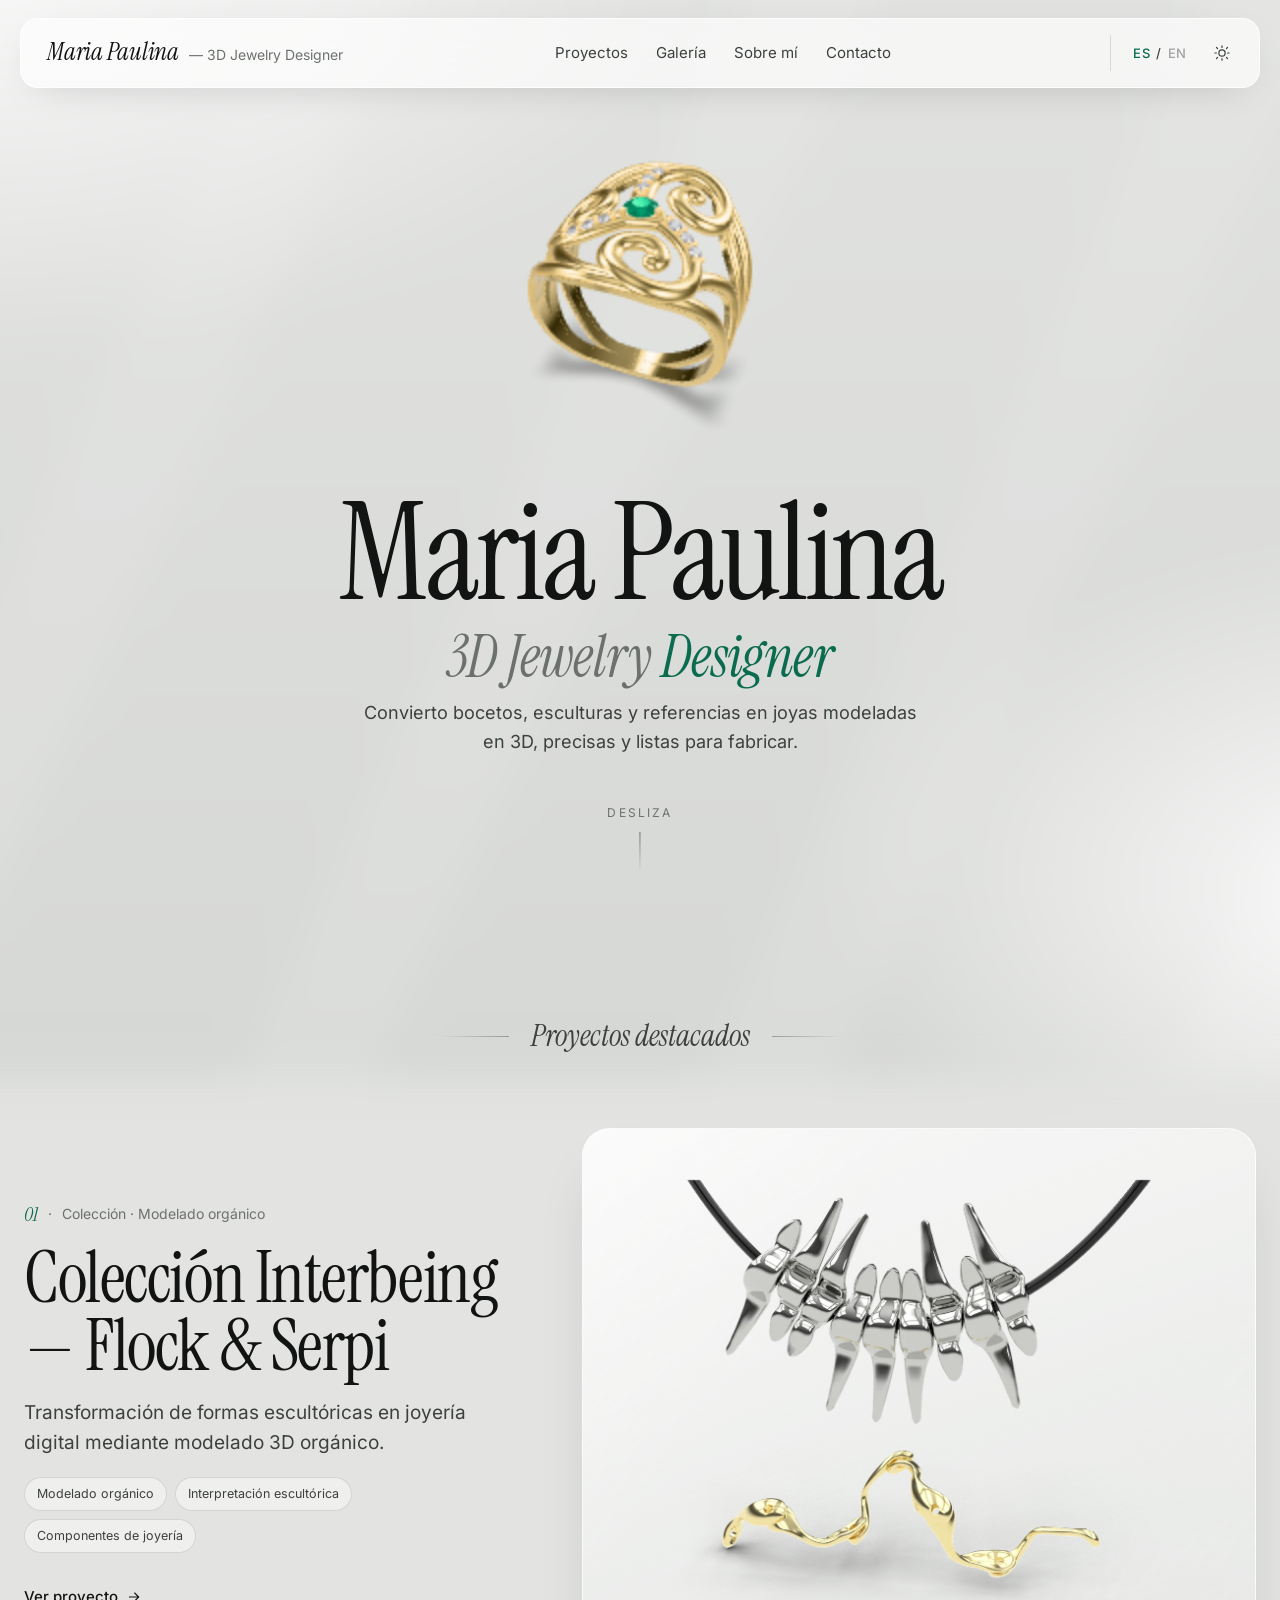
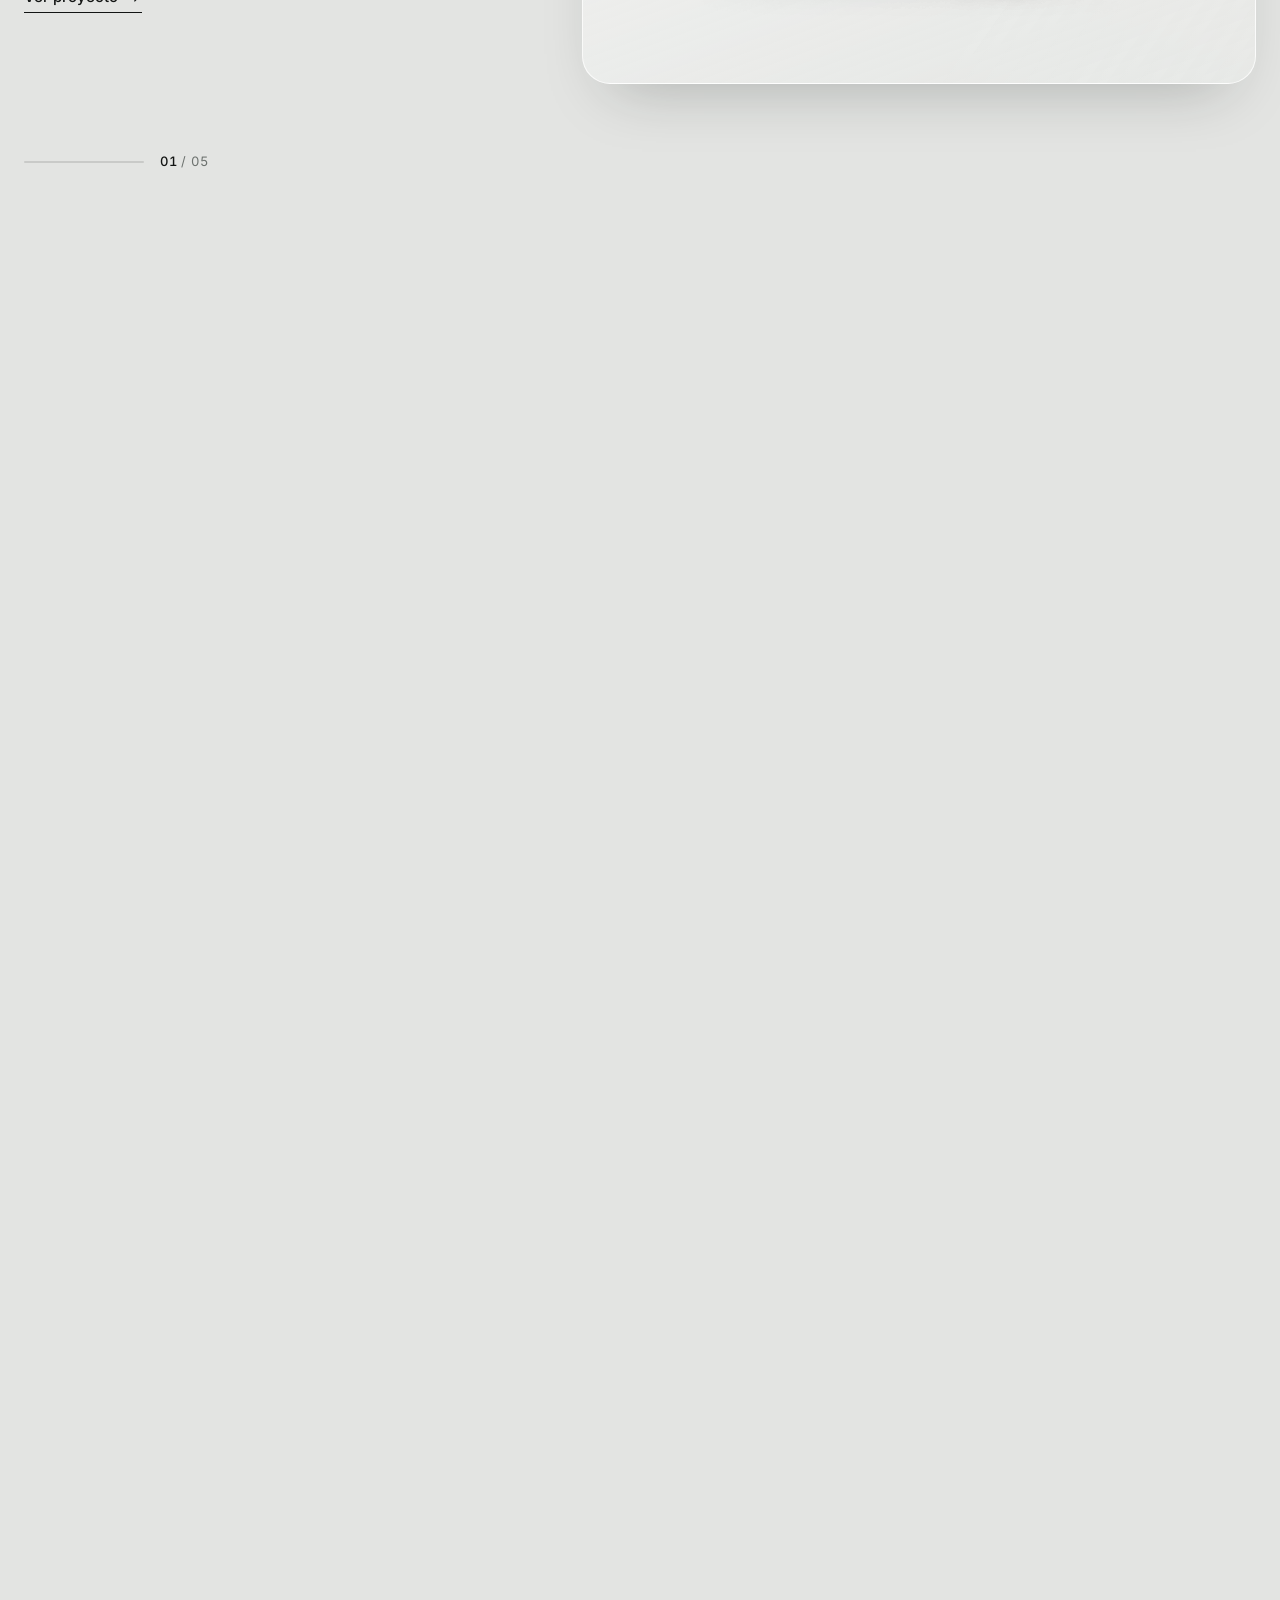
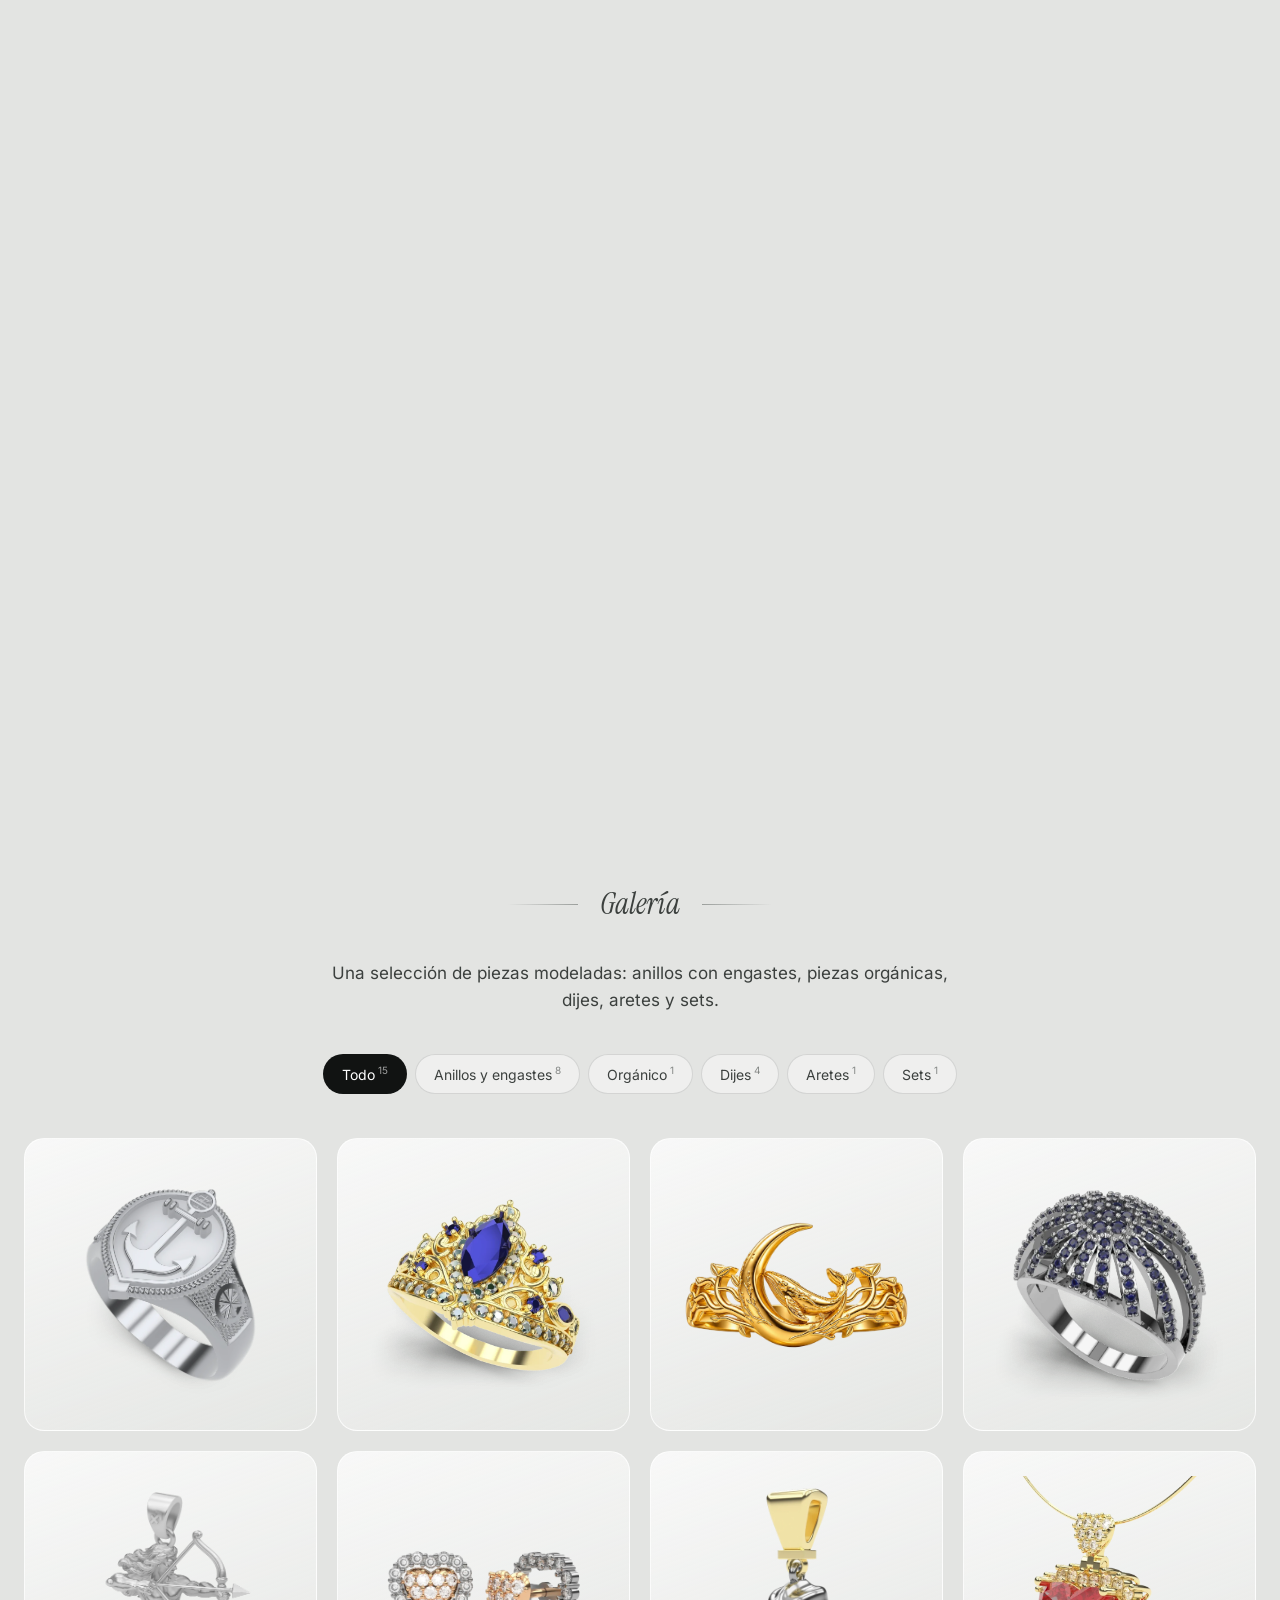
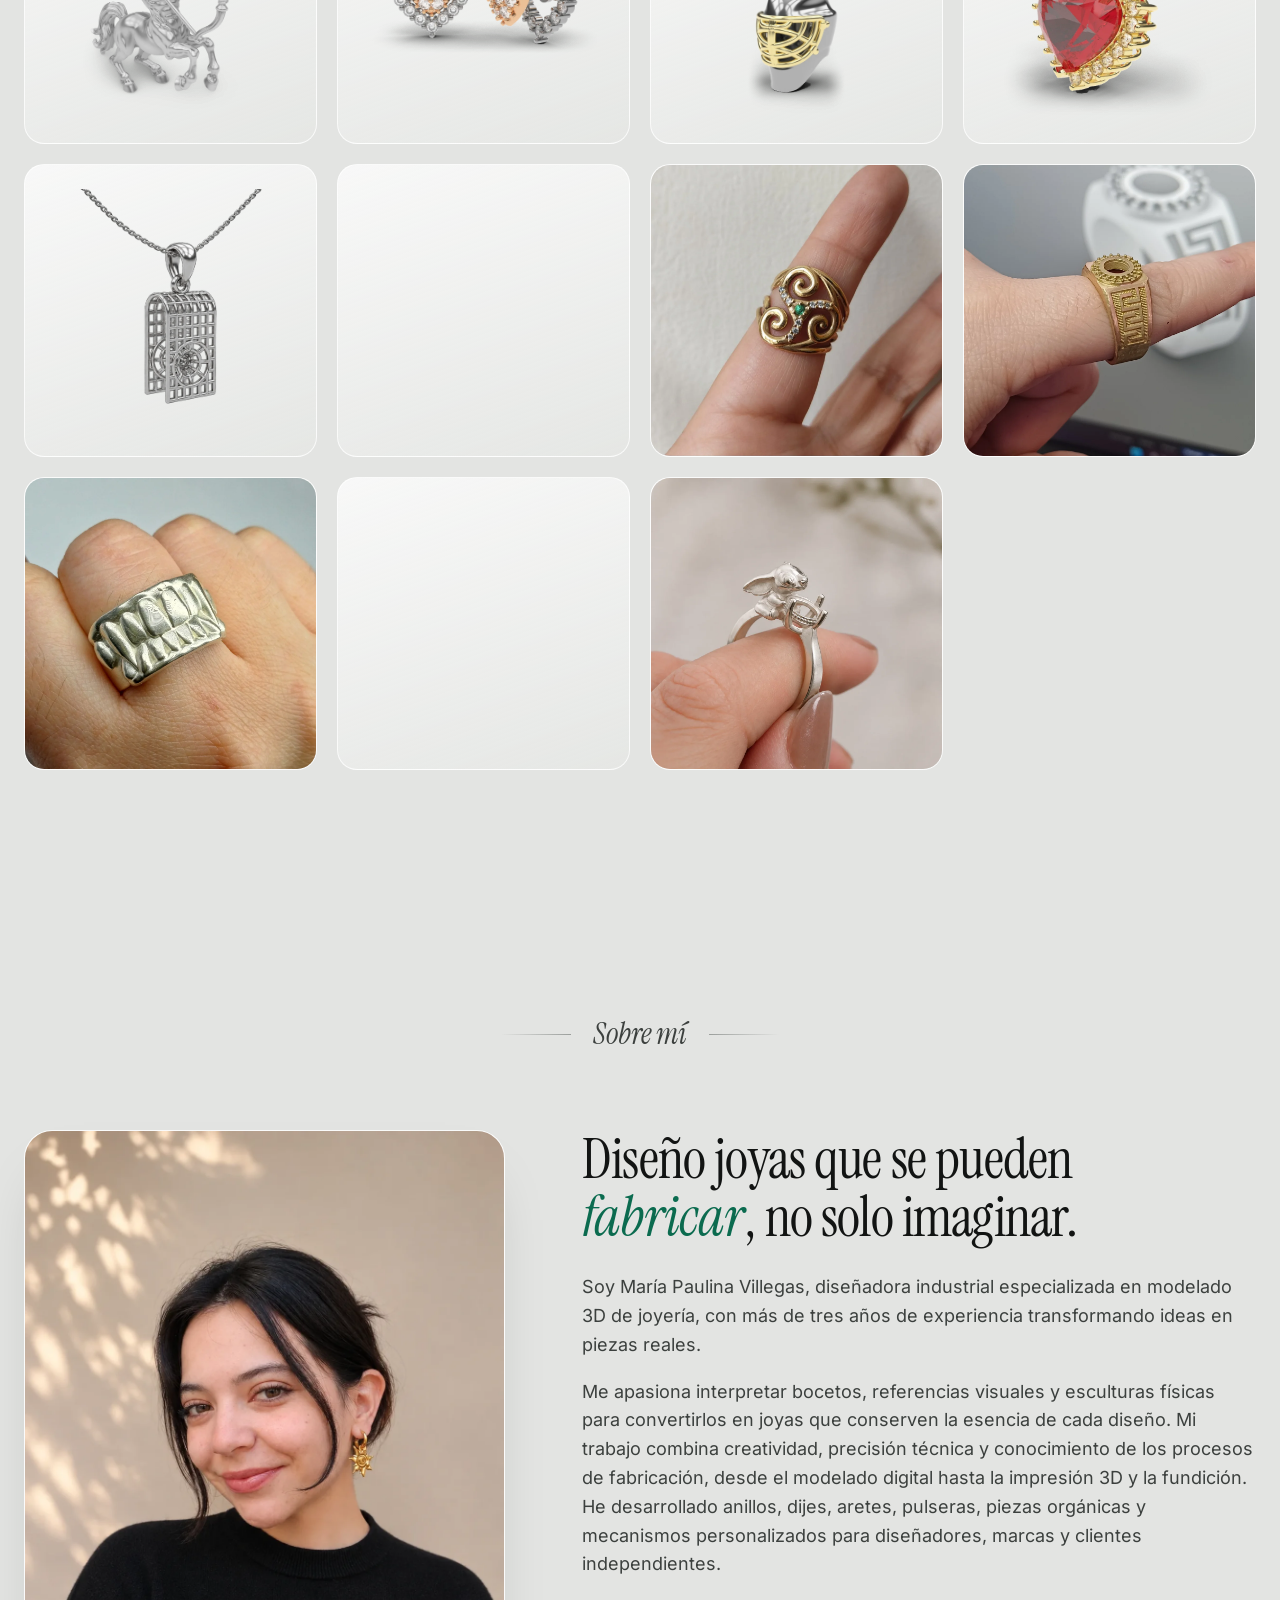
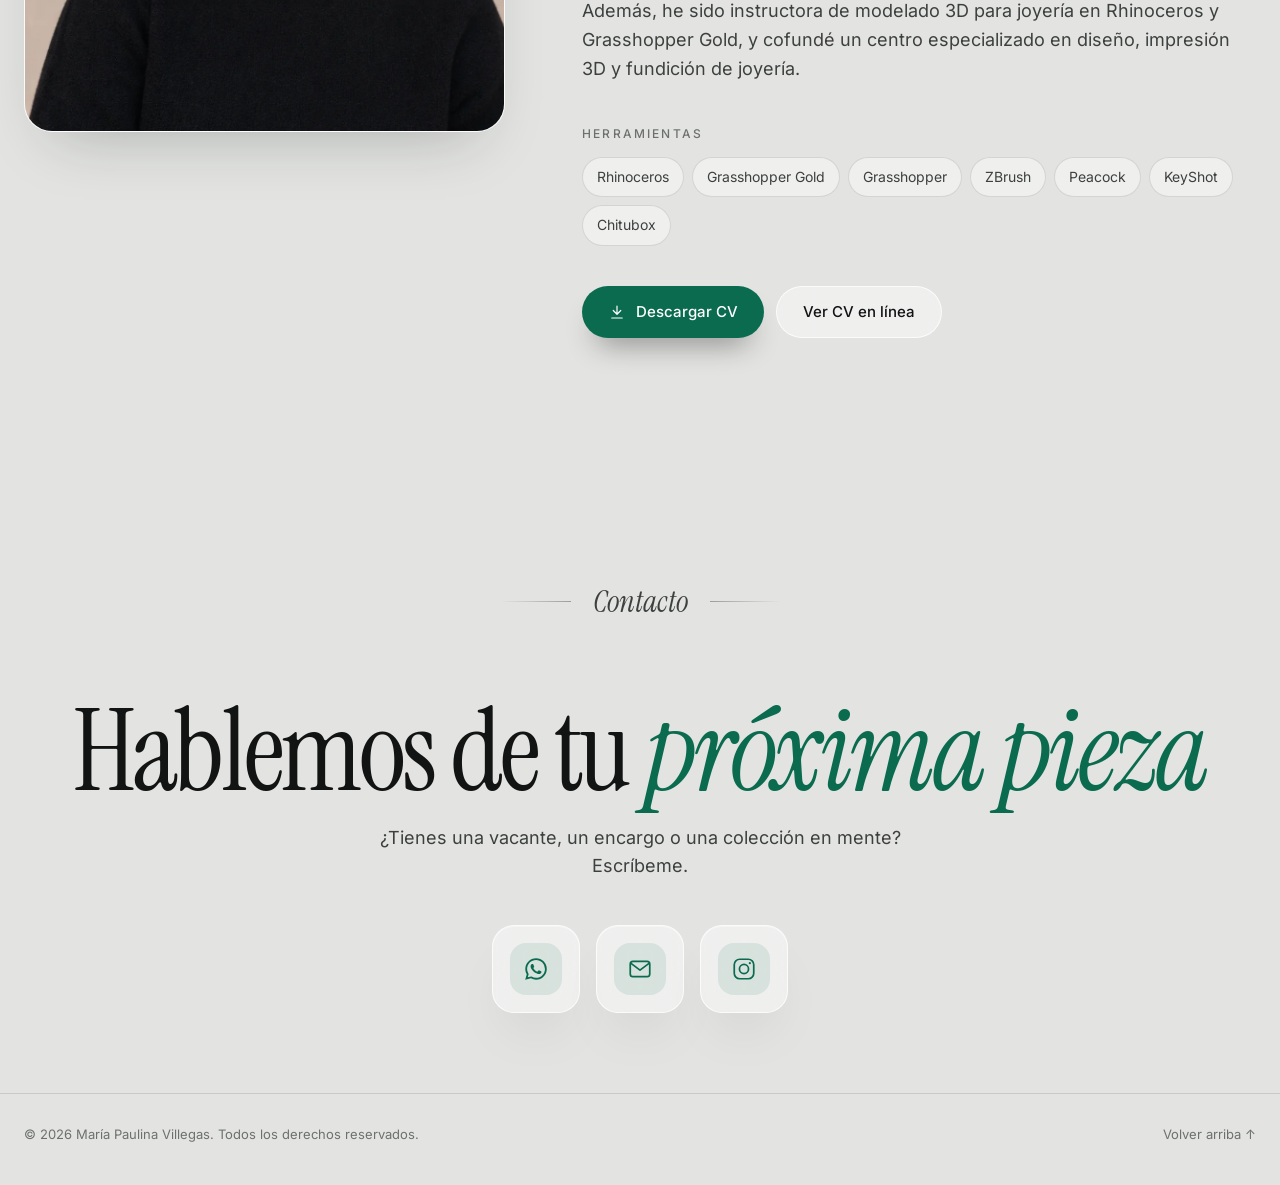
==== index.html @ 4523ab5e "Galería: 5 fotos de anillos fabricados e impresos (ocupan toda la tarjeta) Co-Authored-By: Claude Op" ====
<!doctype html>
<html lang="es" data-theme="light">
<head>
  <meta charset="utf-8">
  <meta name="viewport" content="width=device-width, initial-scale=1">
  <title>Maria Paulina — 3D Jewelry Designer</title>
  <meta name="description" content="Portafolio de Maria Paulina, diseñadora industrial y modeladora 3D de joyería.">
  <meta name="theme-color" content="#e3e4e2">
  <meta property="og:title" content="Maria Paulina — 3D Jewelry Designer">
  <meta property="og:description" content="Portafolio de modelado 3D de joyería: anillos, engastes, piezas orgánicas, pulseras y mecanismos.">
  <meta property="og:image" content="assets/img/projects/onyx-render-1.webp">
  <meta property="og:type" content="website">
  <link rel="icon" href="assets/favicon.svg" type="image/svg+xml">
  <link rel="preload" href="fonts/instrument-serif-latin-400-normal.woff2" as="font" type="font/woff2" crossorigin>
  <link rel="preload" href="fonts/inter-latin-wght-normal.woff2" as="font" type="font/woff2" crossorigin>
  <script>try{var t=localStorage.getItem("mp-theme");if(t)document.documentElement.dataset.theme=t}catch(e){}</script>
  <link rel="stylesheet" href="css/style.css?v=20261113135402">
  <script>self.ModelViewerElement = { meshoptDecoderLocation: "js/vendor/meshopt_decoder.js" };</script>
  <script type="module" src="js/vendor/model-viewer.min.js"></script>
</head>
<body data-page="home" id="top">
  <header class="nav" id="site-nav"></header>

  <main>
    <!-- HERO -->
    <section class="hero">
      <div class="hero-inner wrap">
        <model-viewer class="hero-object reveal d1" src="assets/models/hero-trisquel.glb?v=20261110170421" alt="Anillo Trisquel en oro con esmeralda central y diamantes, modelado en 3D por Maria Paulina" auto-rotate auto-rotate-delay="2500" rotation-per-second="-16deg" camera-orbit="20deg 47deg 112%" camera-target="0m -0.002m 0m" field-of-view="27deg" shadow-intensity="0.9" shadow-softness="1" exposure="1.25" environment-image="neutral" interaction-prompt="none" disable-zoom disable-pan camera-controls touch-action="pan-y"></model-viewer>
        <h1 class="reveal d2">Maria Paulina<span class="sub">3D Jewelry <em>Designer</em></span></h1>
        <p class="lead reveal d3" data-i18n="hero.lead"></p>
      </div>
      <a class="scroll-cue" href="#work"><span data-i18n="hero.scroll"></span><i></i></a>
    </section>

    <!-- PROYECTOS DESTACADOS -->
    <!-- Al hacer scroll vertical, la sección queda fija y los proyectos se desplazan en horizontal -->
    <section class="hscroll" id="work">
      <div class="hscroll-sticky">
        <div class="section-head"><h2 data-i18n="featured.title"></h2></div>
        <div class="hscroll-viewport">
          <div class="hscroll-track" id="featured-list"></div>
        </div>
        <div class="hprogress wrap" aria-hidden="true">
          <span class="hbar"><i id="h-bar"></i></span>
          <span class="hcount"><b id="h-current">01</b> / <span id="h-total">05</span></span>
          <span class="hhint" data-i18n="featured.swipe"></span>
        </div>
      </div>
    </section>

    <!-- GALERÍA -->
    <section class="section" id="gallery">
      <div class="wrap">
        <div class="section-head reveal"><h2 data-i18n="gallery.title"></h2></div>
        <p class="gallery-intro reveal" data-i18n="gallery.intro"></p>
        <div class="filters reveal" id="filters" role="group"></div>
        <div class="masonry" id="masonry"></div>
      </div>
    </section>

    <!-- SOBRE MÍ -->
    <section class="section about" id="about">
      <div class="wrap">
        <div class="section-head reveal"><h2 data-i18n="about.title"></h2></div>
        <div class="about-grid">
          <div class="portrait reveal" id="portrait"></div>
          <div>
            <h3 class="reveal" data-i18n="about.h"></h3>
            <p class="reveal" data-i18n="about.p1"></p>
            <p class="reveal" data-i18n="about.p2"></p>
            <p class="reveal" data-i18n="about.p3"></p>
            <p class="tools-title reveal" style="margin-top:40px" data-i18n="about.tools"></p>
            <div class="tools reveal">
              <span class="tag">Rhinoceros</span><span class="tag">Grasshopper Gold</span><span class="tag">Grasshopper</span>
              <span class="tag">ZBrush</span><span class="tag">Peacock</span><span class="tag">KeyShot</span><span class="tag">Chitubox</span>
            </div>
            <div class="cv-actions reveal">
              <a class="btn accent" id="cv-download" href="#"><svg viewBox="0 0 24 24" fill="none" stroke="currentColor" stroke-width="1.6" stroke-linecap="round" stroke-linejoin="round"><path d="M12 4v11M7 10l5 5 5-5M5 20h14"/></svg><span data-i18n="about.cv"></span></a>
              <a class="btn ghost" id="cv-view" href="cv.html" target="_blank" rel="noopener"><span data-i18n="about.cvView"></span></a>
            </div>
          </div>
        </div>
      </div>
    </section>

    <!-- CONTACTO -->
    <section class="section contact" id="contact">
      <div class="wrap">
        <div class="section-head reveal"><h2 data-i18n="contact.title"></h2></div>
        <h2 class="big reveal" data-i18n="contact.h"></h2>
        <p class="reveal" data-i18n="contact.p"></p>
        <div class="contact-cards">
          <a class="contact-card glass reveal" id="c-wa" href="#" target="_blank" rel="noopener">
            <span class="ic"><svg viewBox="0 0 24 24" fill="currentColor"><path d="M19.05 4.91A9.82 9.82 0 0 0 12.04 2C6.58 2 2.13 6.45 2.13 11.91c0 1.75.46 3.45 1.32 4.95L2.05 22l5.25-1.38a9.9 9.9 0 0 0 4.74 1.21c5.46 0 9.91-4.45 9.91-9.91 0-2.65-1.030-5.14-2.9-7.01Zm-7.01 15.24a8.23 8.23 0 0 1-4.19-1.15l-.3-.18-3.12.82.83-3.040-.2-.31a8.2 8.2 0 0 1-1.26-4.38c0-4.54 3.7-8.24 8.24-8.24 2.2 0 4.27.86 5.82 2.42a8.18 8.18 0 0 1 2.41 5.83c.01 4.54-3.69 8.23-8.23 8.23Zm4.52-6.16c-.25-.12-1.47-.72-1.69-.81-.23-.08-.39-.12-.56.12-.17.25-.64.81-.78.97-.14.17-.29.19-.54.06-.25-.12-1.05-.39-1.99-1.23-.74-.66-1.23-1.47-1.38-1.72-.14-.25-.02-.38.11-.51.11-.11.25-.29.37-.43.12-.14.17-.25.25-.41.08-.17.04-.31-.02-.43-.06-.12-.56-1.34-.76-1.84-.2-.48-.41-.42-.56-.43h-.48c-.17 0-.43.06-.66.31-.23.25-.86.85-.86 2.07 0 1.22.89 2.4 1.01 2.56.12.17 1.75 2.67 4.23 3.74.59.26 1.050.41 1.41.52.59.19 1.13.16 1.56.1.48-.07 1.47-.6 1.67-1.18.21-.58.21-1.07.14-1.18-.06-.11-.22-.17-.47-.29Z"/></svg></span>
            <div><b data-i18n="contact.wa"></b><span id="c-wa-num"></span></div>
          </a>
          <a class="contact-card glass reveal d1" id="c-mail" href="#">
            <span class="ic"><svg viewBox="0 0 24 24" fill="none" stroke="currentColor" stroke-width="1.6" stroke-linecap="round" stroke-linejoin="round"><rect x="3" y="5" width="18" height="14" rx="2.5"/><path d="m4 7 8 6 8-6"/></svg></span>
            <div><b data-i18n="contact.mail"></b><span id="c-mail-txt"></span></div>
          </a>
          <a class="contact-card glass reveal d2" id="c-ig" href="#" target="_blank" rel="noopener">
            <span class="ic"><svg viewBox="0 0 24 24" fill="none" stroke="currentColor" stroke-width="1.6"><rect x="3" y="3" width="18" height="18" rx="5"/><circle cx="12" cy="12" r="4.2"/><circle cx="17.4" cy="6.6" r="1" fill="currentColor" stroke="none"/></svg></span>
            <div><b data-i18n="contact.ig"></b><span id="c-ig-txt"></span></div>
          </a>
        </div>
      </div>
    </section>
  </main>

  <footer id="site-footer"></footer>

  <!-- Visor de la galería -->
  <div class="lightbox" id="lightbox" role="dialog" aria-modal="true" aria-hidden="true" aria-labelledby="lb-title">
    <div class="lb-card">
      <div class="lb-img"><img id="lb-img" alt=""></div>
      <div class="lb-bar">
        <div><h4 id="lb-title"></h4><p id="lb-cat"></p></div>
        <div class="lb-nav">
          <button class="round" id="lb-prev" data-i18n-aria="lb.prev"></button>
          <button class="round" id="lb-next" data-i18n-aria="lb.next"></button>
          <button class="round" id="lb-close" data-i18n-aria="lb.close"></button>
        </div>
      </div>
    </div>
  </div>

  <script src="js/i18n.js?v=20261113135402"></script>
  <script src="js/data.js?v=20261113135402"></script>
  <script src="js/app.js?v=20261113135402"></script>
</body>
</html>
---- css/style.css ----
/* ==========================================================================
   Maria Paulina — Portfolio
   Estética: plateado / gris claro, vidrio translúcido, acento esmeralda.
   ========================================================================== */

@font-face { font-family: "Instrument Serif"; src: url("../fonts/instrument-serif-latin-400-normal.woff2") format("woff2"); font-weight: 400; font-style: normal; font-display: swap; }
@font-face { font-family: "Instrument Serif"; src: url("../fonts/instrument-serif-latin-400-italic.woff2") format("woff2"); font-weight: 400; font-style: italic; font-display: swap; }
@font-face { font-family: "Inter"; src: url("../fonts/inter-latin-wght-normal.woff2") format("woff2"); font-weight: 100 900; font-style: normal; font-display: swap; }

:root {
  --bg: #e3e4e2;
  --bg-2: #d6d8d5;
  --light: rgba(255, 255, 255, 0.85);
  --text: #121413;
  --text-2: #3c403e;
  --muted: #6c716e;
  --line: rgba(18, 20, 19, 0.12);
  --glass: rgba(255, 255, 255, 0.42);
  --glass-strong: rgba(255, 255, 255, 0.66);
  --glass-border: rgba(255, 255, 255, 0.75);
  --shadow: 0 30px 60px -30px rgba(20, 30, 25, 0.28);
  --accent: #0b6b4f;
  --accent-2: #0f8a66;
  --accent-soft: rgba(11, 107, 79, 0.1);
  --on-accent: #ffffff;
  --btn: #111312;
  --on-btn: #ffffff;
  --card-bg: linear-gradient(160deg, rgba(255,255,255,0.75), rgba(232,234,231,0.45));

  --serif: "Instrument Serif", "Times New Roman", serif;
  --sans: "Inter", -apple-system, BlinkMacSystemFont, "Helvetica Neue", Arial, sans-serif;
  --radius: 28px;
  --radius-sm: 16px;
  --max: 1240px;
  --ease: cubic-bezier(0.22, 1, 0.36, 1);
  color-scheme: light;
}

[data-theme="dark"] {
  --bg: #0b0d0c;
  --bg-2: #121513;
  --light: rgba(120, 140, 130, 0.16);
  --text: #eceeed;
  --text-2: #c3c8c5;
  --muted: #8f9692;
  --line: rgba(255, 255, 255, 0.1);
  --glass: rgba(255, 255, 255, 0.04);
  --glass-strong: rgba(22, 26, 24, 0.72);
  --glass-border: rgba(255, 255, 255, 0.09);
  --shadow: 0 30px 70px -30px rgba(0, 0, 0, 0.7);
  --accent: #3cc293;
  --accent-2: #5fd6ab;
  --accent-soft: rgba(60, 194, 147, 0.12);
  --on-accent: #06120d;
  --btn: #eceeed;
  --on-btn: #0b0d0c;
  --card-bg: linear-gradient(160deg, rgba(255,255,255,0.07), rgba(255,255,255,0.015));
  color-scheme: dark;
}

*, *::before, *::after { box-sizing: border-box; }
html { scroll-behavior: smooth; -webkit-text-size-adjust: 100%; }
body {
  margin: 0;
  font-family: var(--sans);
  font-size: 17px;
  line-height: 1.6;
  font-weight: 400;
  color: var(--text);
  background: var(--bg);
  -webkit-font-smoothing: antialiased;
  text-rendering: optimizeLegibility;
  transition: background-color .5s var(--ease), color .5s var(--ease);
  overflow-x: hidden;
}
/* Luz ambiental: haces diagonales suaves, como luz entrando por una ventana */
body::before {
  content: "";
  position: fixed; inset: -20%;
  z-index: -1;
  pointer-events: none;
  background:
    radial-gradient(60% 50% at 12% 8%, var(--light), transparent 70%),
    radial-gradient(45% 40% at 92% 85%, var(--light), transparent 70%),
    repeating-linear-gradient(115deg, transparent 0 140px, rgba(255,255,255,0.10) 140px 260px, transparent 260px 420px),
    linear-gradient(180deg, var(--bg), var(--bg-2));
  filter: blur(18px);
  transition: opacity .5s;
}
[data-theme="dark"] body::before { opacity: .9; }

img { max-width: 100%; display: block; }
a { color: inherit; text-decoration: none; }
button { font: inherit; color: inherit; background: none; border: 0; cursor: pointer; padding: 0; }
::selection { background: var(--accent); color: var(--on-accent); }
:focus-visible { outline: 2px solid var(--accent); outline-offset: 3px; border-radius: 6px; }

.wrap { width: min(100% - 48px, var(--max)); margin-inline: auto; }
.serif { font-family: var(--serif); font-weight: 400; }
.italic { font-style: italic; }
.muted { color: var(--muted); }
.accent { color: var(--accent); }
.sr-only { position: absolute; width: 1px; height: 1px; overflow: hidden; clip: rect(0 0 0 0); white-space: nowrap; }

/* ---------- Vidrio ---------- */
.glass {
  background: var(--glass);
  border: 1px solid var(--glass-border);
  -webkit-backdrop-filter: blur(22px) saturate(140%);
  backdrop-filter: blur(22px) saturate(140%);
  box-shadow: var(--shadow), inset 0 1px 0 rgba(255,255,255,0.35);
}

/* ---------- Navegación ---------- */
.nav {
  position: fixed; top: 18px; left: 50%; transform: translateX(-50%);
  width: min(100% - 32px, var(--max));
  z-index: 50;
  display: flex; align-items: center; justify-content: space-between; gap: 16px;
  padding: 14px 18px 14px 26px;
  border-radius: 18px;
  background: var(--glass-strong);
  border: 1px solid var(--glass-border);
  -webkit-backdrop-filter: blur(24px) saturate(150%);
  backdrop-filter: blur(24px) saturate(150%);
  box-shadow: 0 10px 40px -20px rgba(0,0,0,0.25);
  transition: padding .4s var(--ease), background .5s;
}
.brand { display: flex; align-items: baseline; gap: 10px; white-space: nowrap; }
.brand-name { font-family: var(--serif); font-style: italic; font-size: 25px; line-height: 1; letter-spacing: -0.01em; }
.brand-role { font-size: 14px; color: var(--muted); }
.nav-links { display: flex; align-items: center; gap: 4px; }
.nav-links a { font-size: 15px; white-space: nowrap; color: var(--text-2); padding: 8px 12px; border-radius: 10px; transition: color .2s, background .2s; }
.nav-links a:hover, .nav-links a.active { color: var(--text); background: var(--accent-soft); }
.nav-tools { display: flex; align-items: center; gap: 6px; margin-left: 8px; padding-left: 12px; border-left: 1px solid var(--line); }
.chip-btn {
  height: 36px; min-width: 36px; padding: 0 10px; border-radius: 10px;
  display: inline-flex; align-items: center; justify-content: center; gap: 6px;
  font-size: 13px; font-weight: 500; letter-spacing: 0.04em; color: var(--text-2);
  transition: background .2s, color .2s;
}
.chip-btn:hover { background: var(--accent-soft); color: var(--text); }
.lang-toggle span { opacity: .45; transition: opacity .2s; }
.lang-toggle span.on { opacity: 1; color: var(--accent); }
.theme-toggle svg { width: 18px; height: 18px; }
.theme-toggle .moon { display: none; }
[data-theme="dark"] .theme-toggle .sun { display: none; }
[data-theme="dark"] .theme-toggle .moon { display: block; }
.menu-btn { display: none; }

/* ---------- Botones ---------- */
.btn {
  display: inline-flex; align-items: center; gap: 10px;
  height: 52px; padding: 0 26px; border-radius: 999px;
  font-size: 15px; font-weight: 500;
  background: var(--btn); color: var(--on-btn);
  box-shadow: 0 18px 30px -14px rgba(0,0,0,0.45);
  transition: transform .35s var(--ease), box-shadow .35s var(--ease), background .3s;
}
.btn:hover { transform: translateY(-2px); box-shadow: 0 24px 36px -14px rgba(0,0,0,0.5); }
.btn.ghost { background: var(--glass); color: var(--text); border: 1px solid var(--glass-border); box-shadow: none; -webkit-backdrop-filter: blur(16px); backdrop-filter: blur(16px); }
.btn.accent { background: var(--accent); color: var(--on-accent); }
.btn svg { width: 18px; height: 18px; flex: none; }
.link-arrow { display: inline-flex; align-items: center; gap: 8px; font-size: 15px; font-weight: 500; padding-bottom: 3px; border-bottom: 1px solid currentColor; transition: gap .3s var(--ease), color .2s; }
.link-arrow:hover { gap: 14px; color: var(--accent); }

/* ---------- Encabezados de sección (estilo Austin) ---------- */
.section { padding: 120px 0; position: relative; }
.eyebrow { font-size: 12px; letter-spacing: 0.18em; text-transform: uppercase; color: var(--muted); font-weight: 500; }
.section-head { display: flex; align-items: center; justify-content: center; gap: 22px; margin-bottom: 72px; }
.section-head::before, .section-head::after { content: ""; height: 1px; width: 70px; background: linear-gradient(90deg, transparent, var(--muted)); opacity: .6; }
.section-head::after { transform: scaleX(-1); }
.section-head h2 { margin: 0; font-family: var(--serif); font-style: italic; font-weight: 400; font-size: 30px; color: var(--text-2); }

/* ---------- Hero ---------- */
.hero { min-height: 100svh; display: grid; place-items: center; text-align: center; padding: 100px 0 96px; position: relative; }
.hero-inner { display: grid; justify-items: center; gap: 8px; }
.hero h1 {
  margin: 0; font-family: var(--serif); font-weight: 400;
  font-size: clamp(56px, min(11vw, 15svh), 168px); line-height: 0.9; letter-spacing: -0.025em;
}
.hero h1 .sub { display: block; font-style: italic; color: var(--muted); font-size: 0.42em; letter-spacing: -0.01em; margin-top: min(18px, 2svh); }
.hero h1 .sub em { color: var(--accent); font-style: italic; }
.hero-object {
  width: min(520px, 86vw); height: min(380px, 64vw, 36svh); margin: 0 auto min(14px, 1.5svh);
  --poster-color: transparent; background: transparent;
}
.hero-object::part(default-progress-bar) { display: none; }
.hero h1, .contact h2.big, .about h3, .feature h3, .p-title, .p-sub { text-wrap: balance; }
.hero p.lead { max-width: 560px; margin: 8px auto 0; font-size: 18px; color: var(--text-2); }
.scroll-cue { position: absolute; bottom: 28px; left: 50%; transform: translateX(-50%); font-size: 12px; letter-spacing: .18em; text-transform: uppercase; color: var(--muted); display: grid; justify-items: center; gap: 10px; }
.scroll-cue i { width: 1px; height: 40px; background: linear-gradient(var(--muted), transparent); animation: cue 2.4s var(--ease) infinite; transform-origin: top; }
@keyframes cue { 0% { transform: scaleY(0); } 50% { transform: scaleY(1); } 100% { transform: scaleY(1); opacity: 0; } }

/* Pantallas de poca altura (portátiles con escalado de Windows al 125–150%) */
@media (max-height: 780px) and (min-width: 600px) {
  .hero { padding: 96px 0 70px; }
  .hero-object { height: min(380px, 64vw, 31svh); }
  .hero h1 { font-size: clamp(52px, min(11vw, 14svh), 168px); }
  .hero p.lead { font-size: 16px; max-width: 520px; margin-top: 4px; }
  .scroll-cue { bottom: 16px; gap: 6px; }
  .scroll-cue i { height: 28px; }
}

/* ---------- Proyectos destacados: scroll horizontal (estructura tipo theeugene) ---------- */
/* La altura de .hscroll la define el JS (una pantalla por proyecto). */
.hscroll { position: relative; height: 500svh; }
.hscroll-sticky {
  position: sticky; top: 0; height: 100svh; overflow: hidden;
  display: flex; flex-direction: column; padding: 112px 0 28px;
}
.hscroll .section-head { margin: 0; flex: none; }
.hscroll-viewport { flex: 1; min-height: 0; position: relative; }
.hscroll-track { display: flex; height: 100%; will-change: transform; transition: transform 1s cubic-bezier(0.65, 0, 0.35, 1); }
.slide { flex: 0 0 100vw; width: 100vw; height: 100%; display: flex; align-items: center; justify-content: center; }
/* El texto y la imagen del proyecto que entra aparecen con un leve desfase */
.slide .feature-text, .slide .feature-media { transition: opacity .7s var(--ease) .35s, transform .9s var(--ease) .3s; }
.slide:not(.on) .feature-text { opacity: 0; transform: translateX(40px); }
.slide:not(.on) .feature-media { opacity: .4; transform: scale(.96); }
.hbar i { transition: transform .8s var(--ease); }
.slide .feature { width: min(100% - 48px, var(--max)); }
.hscroll .feature { min-height: 0; padding: 0; }
.hscroll .feature-media { max-height: calc(100svh - 250px); width: 100%; margin-left: auto; }
.hscroll .feature-media img.main { transition: opacity .8s var(--ease); }
.hprogress { flex: none; display: flex; align-items: center; gap: 16px; font-size: 13px; color: var(--muted); }
.hbar { position: relative; width: 120px; height: 2px; border-radius: 2px; background: var(--line); overflow: hidden; }
.hbar i { position: absolute; inset: 0; background: var(--text); transform-origin: left; transform: scaleX(0); }
.hcount { font-variant-numeric: tabular-nums; letter-spacing: .06em; }
.hcount b { color: var(--text); font-weight: 500; }

/* Celular / tablet táctil: carrusel que se desliza con el dedo, con imán en cada proyecto */
.hscroll.swipe { height: auto; }
.hscroll.swipe .hscroll-sticky { position: relative; height: auto; overflow: visible; padding: 84px 0 36px; }
.hscroll.swipe .section-head { margin-bottom: 8px; }
.hscroll.swipe .hscroll-viewport {
  overflow-x: auto; overflow-y: hidden; scroll-snap-type: x mandatory; overscroll-behavior-x: contain;
  -webkit-overflow-scrolling: touch; scrollbar-width: none;
}
.hscroll.swipe .hscroll-viewport::-webkit-scrollbar { display: none; }
.hscroll.swipe .hscroll-track { transform: none !important; transition: none; height: auto; }
.hscroll.swipe .slide { flex: 0 0 100%; width: 100%; height: auto; padding: 24px 0 18px; scroll-snap-align: center; scroll-snap-stop: always; }
.hscroll.swipe .slide .feature-text, .hscroll.swipe .slide .feature-media { opacity: 1; transform: none; }
.hscroll.swipe .feature-media { max-height: none; }
.hscroll.swipe .feature-media img.main { transform: none; }
.hhint { display: none; margin-left: auto; font-size: 12px; letter-spacing: .14em; text-transform: uppercase; }
.hscroll.swipe .hhint { display: inline; }
.hscroll.swipe .hprogress { margin-top: 22px; }

/* Sin animación (o si el usuario la reduce): vuelve a lista vertical */
.hscroll.static { height: auto; }
.hscroll.static .hscroll-sticky { position: relative; height: auto; overflow: visible; padding: 120px 0; }
.hscroll.static .section-head { margin-bottom: 40px; }
.hscroll.static .hscroll-track { flex-direction: column; transform: none !important; }
.hscroll.static .slide { width: 100%; flex: none; height: auto; padding: 30px 0; }
.hscroll.static .hprogress { display: none; }
.hscroll.static .feature-media { max-height: none; }

.featured-list { display: grid; gap: 40px; }
.feature {
  display: grid; grid-template-columns: 5fr 7fr; align-items: center; gap: clamp(32px, 6vw, 96px);
  min-height: 80vh; padding: 40px 0;
}
.feature-meta { font-size: 14px; color: var(--muted); display: flex; gap: 10px; align-items: center; flex-wrap: wrap; }
.feature-meta .num { font-family: var(--serif); font-style: italic; font-size: 20px; color: var(--accent); }
.feature h3 { margin: 14px 0 18px; font-family: var(--serif); font-weight: 400; font-size: clamp(48px, 5.6vw, 84px); line-height: .95; letter-spacing: -0.02em; }
.feature p { margin: 0 0 30px; font-size: 19px; line-height: 1.55; color: var(--text-2); max-width: 470px; }
.feature-tags { display: flex; gap: 8px; flex-wrap: wrap; margin: -10px 0 30px; }
.tag { font-size: 12.5px; padding: 6px 12px; border-radius: 999px; border: 1px solid var(--line); color: var(--text-2); background: var(--glass); }
.feature-media {
  position: relative; display: block; aspect-ratio: 4 / 3.3; border-radius: var(--radius); overflow: hidden;
  background: var(--card-bg); border: 1px solid var(--glass-border); box-shadow: var(--shadow);
  isolation: isolate;
}
.feature-media::after { /* reflejo de vidrio */
  content: ""; position: absolute; inset: 0; z-index: 2; pointer-events: none;
  background: linear-gradient(125deg, rgba(255,255,255,0.35) 0%, transparent 32%, transparent 70%, rgba(255,255,255,0.12) 100%);
  mix-blend-mode: soft-light;
}
.feature-media img { position: absolute; inset: 0; width: 100%; height: 100%; object-fit: contain; padding: 6%; transition: transform 1.2s var(--ease), opacity .8s var(--ease); will-change: transform; }
.feature-media img.alt { opacity: 0; }
.feature-media:hover img.main { transform: scale(1.05); opacity: 0; }
.feature-media:hover img.alt { opacity: 1; transform: scale(1.03); }
.feature-media .open {
  position: absolute; z-index: 3; right: 20px; bottom: 20px; height: 44px; padding: 0 18px; border-radius: 999px;
  display: inline-flex; align-items: center; gap: 8px; font-size: 14px; font-weight: 500;
  background: var(--glass-strong); border: 1px solid var(--glass-border); -webkit-backdrop-filter: blur(14px); backdrop-filter: blur(14px);
  transform: translateY(10px); opacity: 0; transition: all .5s var(--ease);
}
.feature-media:hover .open { transform: none; opacity: 1; }

/* ---------- Galería ---------- */
.gallery-intro { text-align: center; max-width: 620px; margin: -40px auto 40px; color: var(--text-2); }
.filters { display: flex; justify-content: center; flex-wrap: wrap; gap: 8px; margin-bottom: 44px; }
.filter { height: 40px; padding: 0 18px; border-radius: 999px; font-size: 14px; color: var(--text-2); border: 1px solid var(--line); background: var(--glass); transition: all .25s; }
.filter:hover { color: var(--text); border-color: var(--muted); }
.filter.on { background: var(--btn); color: var(--on-btn); border-color: transparent; }
.filter sup { font-size: 10px; margin-left: 3px; opacity: .6; }
.masonry { display: grid; grid-template-columns: repeat(auto-fill, minmax(240px, 1fr)); gap: 20px; }
.tile {
  display: block; width: 100%; margin: 0; text-align: left; aspect-ratio: 1 / 1;
  border-radius: 20px; overflow: hidden; position: relative;
  background: var(--card-bg); border: 1px solid var(--glass-border);
  transition: transform .5s var(--ease), box-shadow .5s var(--ease), opacity .4s;
}
.tile img { width: 100%; height: 100%; object-fit: contain; padding: 8%; transition: transform 1s var(--ease); }
.tile:hover { transform: translateY(-4px); box-shadow: var(--shadow); }
.tile:hover img { transform: scale(1.04); }
.tile figcaption { position: absolute; left: 12px; right: 12px; bottom: 12px; display: flex; justify-content: space-between; align-items: center; gap: 8px; padding: 10px 14px; border-radius: 12px; font-size: 13px; background: var(--glass-strong); border: 1px solid var(--glass-border); -webkit-backdrop-filter: blur(14px); backdrop-filter: blur(14px); opacity: 0; transform: translateY(8px); transition: all .4s var(--ease); }
.tile:hover figcaption, .tile:focus-visible figcaption { opacity: 1; transform: none; }
.tile figcaption span { color: var(--muted); }
.tile.hide { display: none; }

/* Lightbox */
.lightbox { position: fixed; inset: 0; z-index: 100; display: grid; place-items: center; padding: 24px; background: rgba(10, 12, 11, 0.55); -webkit-backdrop-filter: blur(18px); backdrop-filter: blur(18px); opacity: 0; pointer-events: none; transition: opacity .4s var(--ease); }
.lightbox.open { opacity: 1; pointer-events: auto; }
.lb-card { width: min(980px, 100%); max-height: calc(100svh - 48px); display: grid; grid-template-rows: 1fr auto; border-radius: var(--radius); overflow: hidden; background: var(--bg); border: 1px solid var(--glass-border); transform: scale(.97); transition: transform .5s var(--ease); }
.lightbox.open .lb-card { transform: none; }
.lb-img { min-height: 0; display: grid; place-items: center; background: var(--card-bg); }
.lb-img img { max-height: calc(100svh - 160px); width: auto; object-fit: contain; }
.lb-bar { display: flex; align-items: center; justify-content: space-between; gap: 16px; padding: 16px 22px; border-top: 1px solid var(--line); }
.lb-bar h4 { margin: 0; font-family: var(--serif); font-weight: 400; font-size: 24px; }
.lb-bar p { margin: 0; font-size: 13px; color: var(--muted); }
.lb-nav { display: flex; gap: 6px; }
.round { width: 42px; height: 42px; border-radius: 50%; display: grid; place-items: center; border: 1px solid var(--line); transition: background .2s; }
.round:hover { background: var(--accent-soft); }
.round svg { width: 18px; height: 18px; }

/* ---------- Sobre mí ---------- */
.about-grid { display: grid; grid-template-columns: 5fr 7fr; gap: clamp(32px, 6vw, 96px); align-items: start; }
.portrait { position: sticky; top: 120px; aspect-ratio: 4 / 5; max-height: calc(100svh - 150px); min-height: 240px; border-radius: var(--radius); overflow: hidden; background: var(--card-bg); border: 1px solid var(--glass-border); box-shadow: var(--shadow); display: grid; place-items: center; }
.portrait img { width: 100%; height: 100%; object-fit: cover; object-position: 50% 35%; }
.portrait .initials { font-family: var(--serif); font-style: italic; font-size: 140px; color: var(--muted); opacity: .5; }
.portrait .note { position: absolute; bottom: 16px; left: 16px; right: 16px; font-size: 12px; color: var(--muted); text-align: center; }
.about h3 { margin: 0 0 28px; font-family: var(--serif); font-weight: 400; font-size: clamp(38px, 4.4vw, 60px); line-height: 1.02; letter-spacing: -0.015em; }
.about h3 em { color: var(--accent); }
.about p { color: var(--text-2); font-size: 18px; margin: 0 0 18px; }
.stats { display: grid; grid-template-columns: repeat(3, 1fr); gap: 14px; margin: 40px 0; }
.stat { padding: 22px; border-radius: var(--radius-sm); }
.stat b { display: block; font-family: var(--serif); font-weight: 400; font-size: 44px; line-height: 1; margin-bottom: 8px; }
.stat span { font-size: 13px; color: var(--muted); line-height: 1.4; display: block; }
.about .tools-title, .tools-title { font-size: 12px; letter-spacing: .18em; text-transform: uppercase; color: var(--muted); margin: 0 0 14px; font-weight: 500; }
.tools { display: flex; flex-wrap: wrap; gap: 8px; margin-bottom: 40px; }
.tools .tag { font-size: 14px; padding: 8px 14px; }
.cv-actions { display: flex; gap: 12px; flex-wrap: wrap; }

/* ---------- Contacto ---------- */
.contact { text-align: center; padding-bottom: 80px; }
.contact h2.big { margin: 0 auto 20px; font-family: var(--serif); font-weight: 400; font-size: clamp(44px, min(9vw, 17svh), 140px); line-height: .92; letter-spacing: -0.03em; }
.contact h2.big em { color: var(--accent); }
.contact p { max-width: 540px; margin: 0 auto 44px; color: var(--text-2); font-size: 18px; }
.contact-cards { display: grid; grid-template-columns: repeat(3, 1fr); gap: 16px; max-width: 980px; margin: 0 auto; }
.contact-card { padding: 28px; border-radius: var(--radius-sm); text-align: left; display: grid; gap: 22px; transition: transform .4s var(--ease), border-color .3s; }
.contact-card:hover { transform: translateY(-4px); border-color: var(--accent); }
.contact-card .ic { width: 46px; height: 46px; border-radius: 14px; display: grid; place-items: center; background: var(--accent-soft); color: var(--accent); }
.contact-card .ic svg { width: 22px; height: 22px; }
.contact-card b { display: block; font-family: var(--serif); font-weight: 400; font-size: 28px; line-height: 1.1; }
.contact-card span { font-size: 14px; color: var(--muted); word-break: break-word; }

footer { padding: 30px 0 40px; border-top: 1px solid var(--line); font-size: 13px; color: var(--muted); }
footer .wrap { display: flex; justify-content: space-between; gap: 16px; flex-wrap: wrap; }

/* ---------- Página de proyecto ---------- */
.p-hero { padding: clamp(100px, 18svh, 150px) 0 40px; display: grid; grid-template-columns: 7fr 5fr; gap: clamp(24px, 4vw, 64px); align-items: center; }
.back { display: inline-flex; align-items: center; gap: 8px; font-size: 14px; color: var(--text-2); margin-bottom: 40px; padding: 8px 14px 8px 10px; border-radius: 999px; border: 1px solid var(--line); background: var(--glass); transition: all .25s; }
.back:hover { color: var(--text); border-color: var(--muted); gap: 12px; }
.back svg { width: 16px; height: 16px; }
.p-title { margin: 14px 0 0; font-family: var(--serif); font-weight: 400; font-size: clamp(44px, min(9vw, 15svh), 132px); line-height: .9; letter-spacing: -0.03em; }
.p-sub { font-family: var(--serif); font-style: italic; font-size: clamp(22px, 2.4vw, 32px); color: var(--muted); margin: 18px 0 0; max-width: 780px; line-height: 1.25; }
/* Imagen principal: sin tarjeta de fondo, flotando junto al texto (como el anillo del inicio) */
.p-cover { width: 100%; aspect-ratio: 16 / 11; max-height: min(520px, calc(100svh - 220px)); display: grid; place-items: center; }
.p-cover img { width: 100%; height: 100%; object-fit: contain; transform: scale(1.45); filter: drop-shadow(0 30px 30px rgba(0,0,0,.12)); }
.p-overview { display: grid; grid-template-columns: minmax(0, 820px); gap: clamp(32px, 6vw, 96px); padding: 80px 0 40px; }
.p-overview p { font-size: 20px; line-height: 1.6; color: var(--text-2); margin: 0 0 18px; }
.p-facts { display: grid; gap: 0; border-top: 1px solid var(--line); align-self: start; }
.p-facts div { display: grid; grid-template-columns: 130px 1fr; gap: 16px; padding: 16px 0; border-bottom: 1px solid var(--line); font-size: 15px; }
.p-facts dt { color: var(--muted); }
.p-facts dd { margin: 0; }
.p-block { padding: 70px 0; border-top: 1px solid var(--line); }
.p-block-head { display: grid; grid-template-columns: 5fr 7fr; gap: clamp(32px, 6vw, 96px); margin-bottom: 44px; }
.p-block-head .eyebrow { display: block; margin-bottom: 12px; color: var(--accent); }
.p-block-head h2 { margin: 0; font-family: var(--serif); font-weight: 400; font-size: clamp(38px, 4.4vw, 60px); line-height: 1; letter-spacing: -0.015em; }
.p-block-head p { margin: 0; font-size: 18px; color: var(--text-2); align-self: end; }
.p-grid { display: grid; grid-template-columns: 1fr 1fr; gap: 16px; max-width: 820px; }
.p-grid figure, .p-wide { margin: 0; border-radius: var(--radius); overflow: hidden; background: var(--card-bg); border: 1px solid var(--glass-border); }
.p-grid img { width: 100%; aspect-ratio: 1 / 1; object-fit: contain; padding: 6%; }
.p-wide { max-width: 820px; }
.p-wide img { width: 100%; aspect-ratio: 4 / 3; object-fit: cover; }
figcaption.cap { padding: 12px 16px; font-size: 13px; color: var(--muted); border-top: 1px solid var(--line); }
.viewer { position: relative; height: min(680px, 75svh); border-radius: var(--radius); overflow: hidden; background: var(--card-bg); border: 1px solid var(--glass-border); box-shadow: var(--shadow); }
.viewer model-viewer { width: 100%; height: 100%; --poster-color: transparent; background: transparent; }
.viewer .hint { position: absolute; left: 50%; bottom: 18px; transform: translateX(-50%); display: inline-flex; align-items: center; gap: 8px; padding: 8px 14px; border-radius: 999px; font-size: 13px; color: var(--text-2); background: var(--glass-strong); border: 1px solid var(--glass-border); -webkit-backdrop-filter: blur(12px); backdrop-filter: blur(12px); pointer-events: none; }
.viewer .finishes { position: absolute; top: 18px; right: 18px; display: flex; gap: 8px; padding: 6px; border-radius: 999px; background: var(--glass-strong); border: 1px solid var(--glass-border); -webkit-backdrop-filter: blur(12px); backdrop-filter: blur(12px); }
.finish { width: 28px; height: 28px; border-radius: 50%; border: 2px solid transparent; transition: transform .2s, border-color .2s; }
.finish:hover { transform: scale(1.1); }
.finish.on { border-color: var(--accent); }
.p-next { display: grid; grid-template-columns: 5fr 7fr; gap: clamp(32px, 6vw, 96px); align-items: center; padding: 90px 0 120px; border-top: 1px solid var(--line); }
.p-next h3 { margin: 10px 0 24px; font-family: var(--serif); font-weight: 400; font-size: clamp(44px, 5vw, 72px); line-height: .95; }

/* Celulares muy angostos (≤ 380 px): menú más compacto para que todo quepa */
@media (max-width: 380px) {
  .nav.nav { padding: 8px 6px 8px 14px; }
  .nav .brand-name { font-size: 20px; }
  .nav .nav-tools { gap: 2px; margin-left: 6px; padding-left: 6px; }
  .nav .chip-btn { min-width: 32px; padding: 0 6px; }
}

/* En celular no se muestra la foto de "Sobre mí" */
@media (max-width: 760px), (max-height: 520px) and (orientation: landscape) { .portrait { display: none; } }

/* ---------- Pantallas muy bajitas (celular horizontal) ---------- */
@media (max-height: 520px) and (orientation: landscape) {
  .nav { top: 8px; padding-top: 8px; padding-bottom: 8px; }
  .hero { min-height: 0; padding: 76px 0 28px; }
  .hero-object { height: 30svh; margin-bottom: 4px; }
  .hero h1 { font-size: clamp(36px, 13svh, 64px); }
  .hero h1 .sub { margin-top: 6px; }
  .hero p.lead { font-size: 14px; max-width: 520px; }
  .scroll-cue { position: static; transform: none; margin: 14px auto 0; }
  .scroll-cue i { display: none; }

  .hscroll-sticky { padding: 66px 0 8px; }
  .hscroll .section-head h2 { font-size: 18px; }
  .hscroll .feature { grid-template-columns: 1fr 1fr; gap: 24px; align-items: center; }
  .hscroll .feature-text { order: 0; }
  .hscroll .feature-media { aspect-ratio: auto; height: calc(100svh - 140px); max-height: none; }
  .hscroll .feature-meta { font-size: 12px; }
  .hscroll .feature h3 { font-size: clamp(26px, 8svh, 36px); margin: 2px 0 6px; }
  .hscroll .feature p { font-size: 13.5px; line-height: 1.4; margin-bottom: 8px; display: -webkit-box; -webkit-line-clamp: 2; -webkit-box-orient: vertical; overflow: hidden; }
  .hscroll .link-arrow { font-size: 14px; }
  .hscroll .feature-tags { display: none; }
  .hprogress { font-size: 12px; }

  .section { padding: 64px 0; }
  .section-head { margin-bottom: 36px; }
  .portrait { max-height: calc(100svh - 100px); }
  .viewer { height: calc(100svh - 90px); }
}


/* Proyectos reales */
.p-cover { position: relative; }
.p-cover img { position: absolute; inset: 0; }
.p-cover.is-real { aspect-ratio: 1 / 1; max-height: min(560px, calc(100svh - 170px)); }
.p-cover.is-real img { transform: none; }
.p-wide img { object-fit: contain; padding: 4%; }
.p-wide.is-photo img { object-fit: cover; padding: 0; aspect-ratio: auto; height: auto; }
.p-overview { align-items: start; }
.p-meta { margin: 8px 0 0; padding-top: 18px; border-top: 1px solid var(--line); display: grid; gap: 10px; max-width: 820px; }
.p-meta div { display: grid; grid-template-columns: 150px 1fr; gap: 16px; font-size: 15px; }
.p-meta dt { color: var(--muted); }
.p-meta dd { margin: 0; color: var(--text-2); }
@media (max-width: 600px) { .p-meta div { grid-template-columns: 1fr; gap: 2px; } }

/* ---------- Animaciones de entrada ---------- */
.reveal { opacity: 0; transform: translateY(36px); transition: opacity 1.1s var(--ease), transform 1.1s var(--ease); }
.reveal.in { opacity: 1; transform: none; }
.reveal.d1 { transition-delay: .1s; } .reveal.d2 { transition-delay: .2s; } .reveal.d3 { transition-delay: .3s; }

@media (prefers-reduced-motion: reduce) {
  html { scroll-behavior: auto; }
  .reveal { opacity: 1; transform: none; transition: none; }
  * { animation: none !important; }
}

/* ---------- Responsive ---------- */
@media (max-width: 980px) {
  .feature, .about-grid, .p-overview, .p-block-head, .p-next, .p-hero { grid-template-columns: 1fr; }
  .p-cover { max-height: 42svh; margin-top: 28px; }
  .p-cover img { transform: scale(1.15); }
  .feature { min-height: 0; padding: 30px 0 50px; }
  .feature-text { order: 2; }
  .hscroll-sticky { padding: 92px 0 22px; }
  .hscroll .feature { gap: 22px; }
  .hscroll .feature-media { aspect-ratio: 4 / 3; max-height: 38svh; }
  .hscroll .feature h3 { font-size: clamp(38px, 10vw, 56px); margin: 8px 0 10px; }
  .hscroll .feature p { font-size: 16px; margin-bottom: 16px; }
  .hscroll .feature-tags { display: none; }
  .portrait { position: relative; top: 0; max-width: 420px; }
  .contact-cards { max-width: 760px; }
}
@media (max-width: 1100px) { .brand-role { display: none; } }
@media (max-width: 900px) {
  .brand-role { display: none; }
  .menu-btn { display: inline-flex; }
  .nav-links { position: absolute; top: calc(100% + 8px); left: 0; right: 0; flex-direction: column; align-items: stretch; padding: 10px; border-radius: 18px; background: var(--glass-strong); border: 1px solid var(--glass-border); -webkit-backdrop-filter: blur(24px); backdrop-filter: blur(24px); opacity: 0; transform: translateY(-6px); pointer-events: none; transition: all .3s var(--ease); }
  .nav.open .nav-links { opacity: 1; transform: none; pointer-events: auto; }
  .nav-links a { padding: 14px 16px; font-size: 17px; }
  .nav-tools { margin-left: auto; }
}
@media (max-width: 600px) {
  body { font-size: 16px; }
  .wrap { width: min(100% - 32px, var(--max)); }
  .section { padding: 44px 0; }
  .section-head { margin-bottom: 32px; }
  .hscroll.swipe .hscroll-sticky { padding: 44px 0 28px; }
  .hscroll.swipe .section-head { margin-bottom: 0; }
  .gallery-intro { margin: -8px auto 24px; }
  .filters { margin-bottom: 28px; }
  .contact { padding-bottom: 56px; }
  /* Contacto en celular: las 3 opciones en una fila, compactas */
  .contact-cards { grid-template-columns: repeat(3, 1fr); gap: 10px; }
  .contact-card { padding: 16px 8px 14px; gap: 10px; justify-items: center; text-align: center; border-radius: 14px; }
  .contact-card .ic { width: 40px; height: 40px; border-radius: 12px; }
  .contact-card .ic svg { width: 20px; height: 20px; }
  .contact-card b { font-size: 19px; }
  .contact-card div span { display: none; }
  .nav { padding: 10px 10px 10px 18px; top: 12px; }
  .brand-name { font-size: 22px; }
  .stats { grid-template-columns: 1fr 1fr 1fr; gap: 8px; }
  .stat { padding: 14px; } .stat b { font-size: 32px; }
  .masonry { grid-template-columns: 1fr 1fr; gap: 12px; } .tile { border-radius: 14px; }
  .p-grid { grid-template-columns: 1fr; }
  .p-facts div { grid-template-columns: 110px 1fr; }
  .section-head::before, .section-head::after { width: 36px; }
}

/* ---------- Proyectos reales: fotos, videos y textos ---------- */
.p-cover.is-photo { aspect-ratio: 4 / 5; border-radius: var(--radius); overflow: hidden; box-shadow: var(--shadow); border: 1px solid var(--glass-border); }
.p-cover.is-photo img { object-fit: cover; width: 100%; height: 100%; filter: none; }
.feature-media.is-photo img { object-fit: cover; padding: 0; }
.p-grid figure.is-photo img, .p-grid figure.is-video video { width: 100%; aspect-ratio: 1 / 1; display: block; }
.p-grid figure.is-photo img { object-fit: contain; padding: 0; background: #ebe8e3; }
.p-grid figure.is-video video { object-fit: cover; background: #6a6a6a; }
.p-wide video { width: 100%; display: block; }
.p-wide.is-wide { max-width: none; }
.p-wide.is-wide img { aspect-ratio: auto; height: auto; }
.p-text { padding-bottom: 0; }
.p-text > * { max-width: 820px; }
.p-text .eyebrow { display: block; margin-bottom: 12px; color: var(--accent); }
.p-text h2 { margin: 0 0 18px; font-family: var(--serif); font-weight: 400; font-size: clamp(36px, 4.2vw, 56px); line-height: 1; letter-spacing: -0.015em; }
.p-text p { margin: 0; font-size: 19px; line-height: 1.6; color: var(--text-2); }
.p-text + .p-block { border-top: 0; padding-top: 36px; }
@media (max-width: 980px) { .p-cover.is-photo { max-width: 460px; aspect-ratio: 4 / 5; max-height: none; } }
.finish-orig { position: relative; }
.finish-orig::after { content: ""; position: absolute; inset: 9px; border-radius: 50%; background: rgba(255,255,255,.9); box-shadow: 0 0 0 1px rgba(0,0,0,.15); }
.finishes { gap: 6px; }

.feature-media img.alt.is-photo { object-fit: cover; padding: 0; }
.finish[hidden] { display: none; }
.finish { flex: none; width: 26px; height: 26px; padding: 0; border: 0 !important; border-radius: 50%; background-clip: border-box; margin: 2px; }
.finish.on { box-shadow: 0 0 0 2px var(--glass-strong), 0 0 0 4px var(--accent); }
.p-tags { display: flex; flex-wrap: wrap; gap: 8px; margin-top: 22px; }
.p-tags .tag { font-size: 13.5px; padding: 7px 14px; }
.p-grid.is-fill figure.is-photo img { aspect-ratio: 4 / 3; object-fit: cover; }
.p-wide.is-narrow { max-width: 520px; }
/* Encabezado de proyecto: la pieza alineada con el título y los chips, menos espacio debajo */
.p-hero { align-items: end; padding-bottom: 0; }
.p-hero .p-cover.is-real { margin-bottom: -40px; }
.p-overview { padding-top: 56px; }
@media (max-width: 980px) { .p-hero { align-items: start; } .p-hero .p-cover.is-real { margin-bottom: 0; } .p-overview { padding-top: 40px; } }
@media (min-width: 981px) { .p-hero .p-cover.is-real img { top: var(--shift, 0px); } }
.p-grid.is-row { max-width: none; }
.p-grid.is-row figure.is-photo img { aspect-ratio: auto; height: auto; object-fit: initial; }
@media (max-width: 600px) { .p-grid.is-row { grid-template-columns: 1fr !important; } }
/* Encabezado de proyecto: mismo espacio entre la barra superior y el contenido en todos los proyectos */
@media (min-width: 981px) {
  .p-hero { align-items: start; padding-top: 128px; }
  .p-hero-text { align-self: start; }
  .p-hero .p-cover.is-real { align-self: center; margin-bottom: 0; max-height: min(460px, calc(100svh - 240px)); }
  .p-hero .p-cover.is-real img { top: 0; }
}
/* Contacto: tarjetas compactas (ícono + nombre) también en computador y tablet, igual que en celular */
.contact-cards { grid-template-columns: repeat(3, 1fr); gap: 14px; max-width: 560px; }
.contact-card { padding: 22px 12px 18px; gap: 12px; justify-items: center; text-align: center; border-radius: 16px; }
.contact-card .ic { width: 46px; height: 46px; }
.contact-card b { font-size: 22px; }
.contact-card div span { display: none; }
/* Contacto: solo íconos en todos los dispositivos (el nombre queda oculto pero disponible para lectores de pantalla) */
.contact-cards { display: flex; justify-content: center; gap: 16px; max-width: none; }
.contact-card { width: 88px; height: 88px; padding: 0; display: grid; place-items: center; gap: 0; border-radius: 22px; }
.contact-card > div { position: absolute; width: 1px; height: 1px; overflow: hidden; clip: rect(0 0 0 0); white-space: nowrap; }
.contact-card .ic { width: 52px; height: 52px; border-radius: 16px; }
.contact-card .ic svg { width: 26px; height: 26px; }
@media (max-width: 600px) { .contact-cards { gap: 12px; } .contact-card { width: 76px; height: 76px; border-radius: 20px; } .contact-card .ic { width: 46px; height: 46px; } }
.tile.is-photo img { object-fit: cover; padding: 0; }
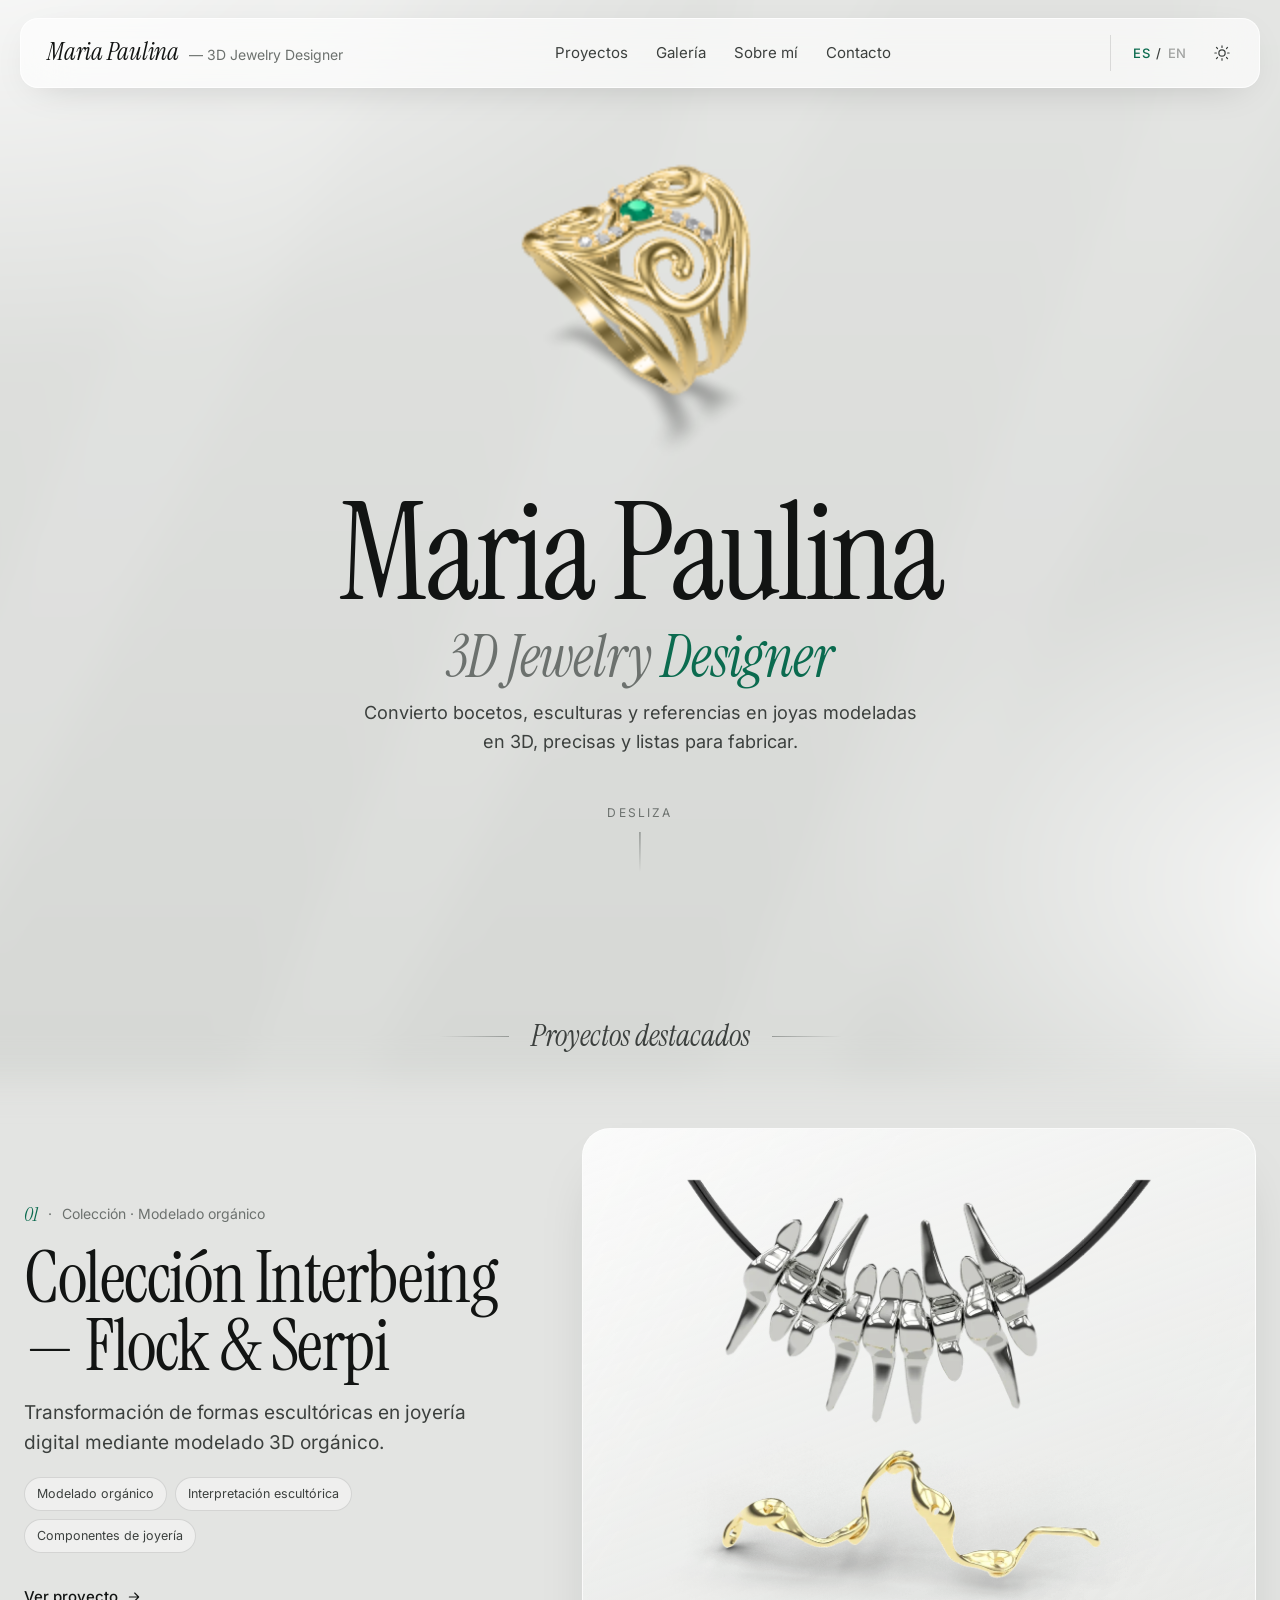
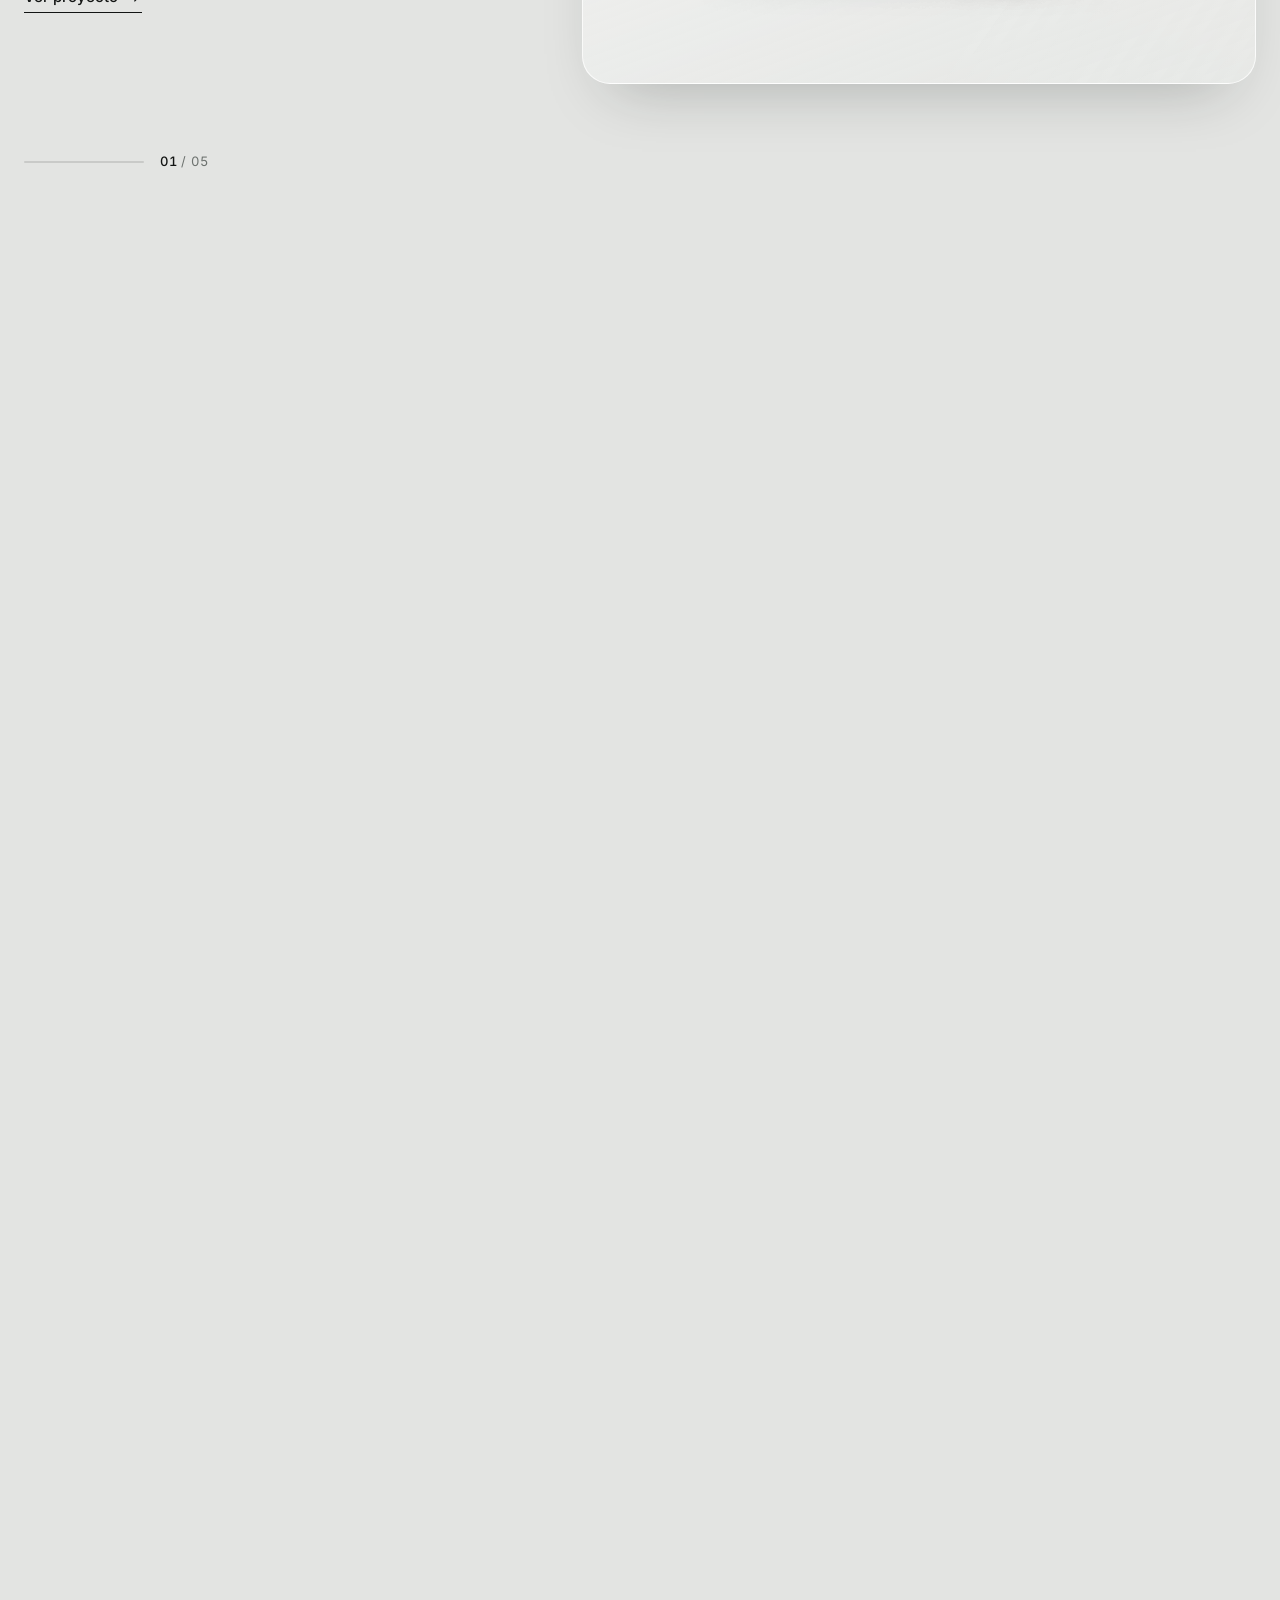
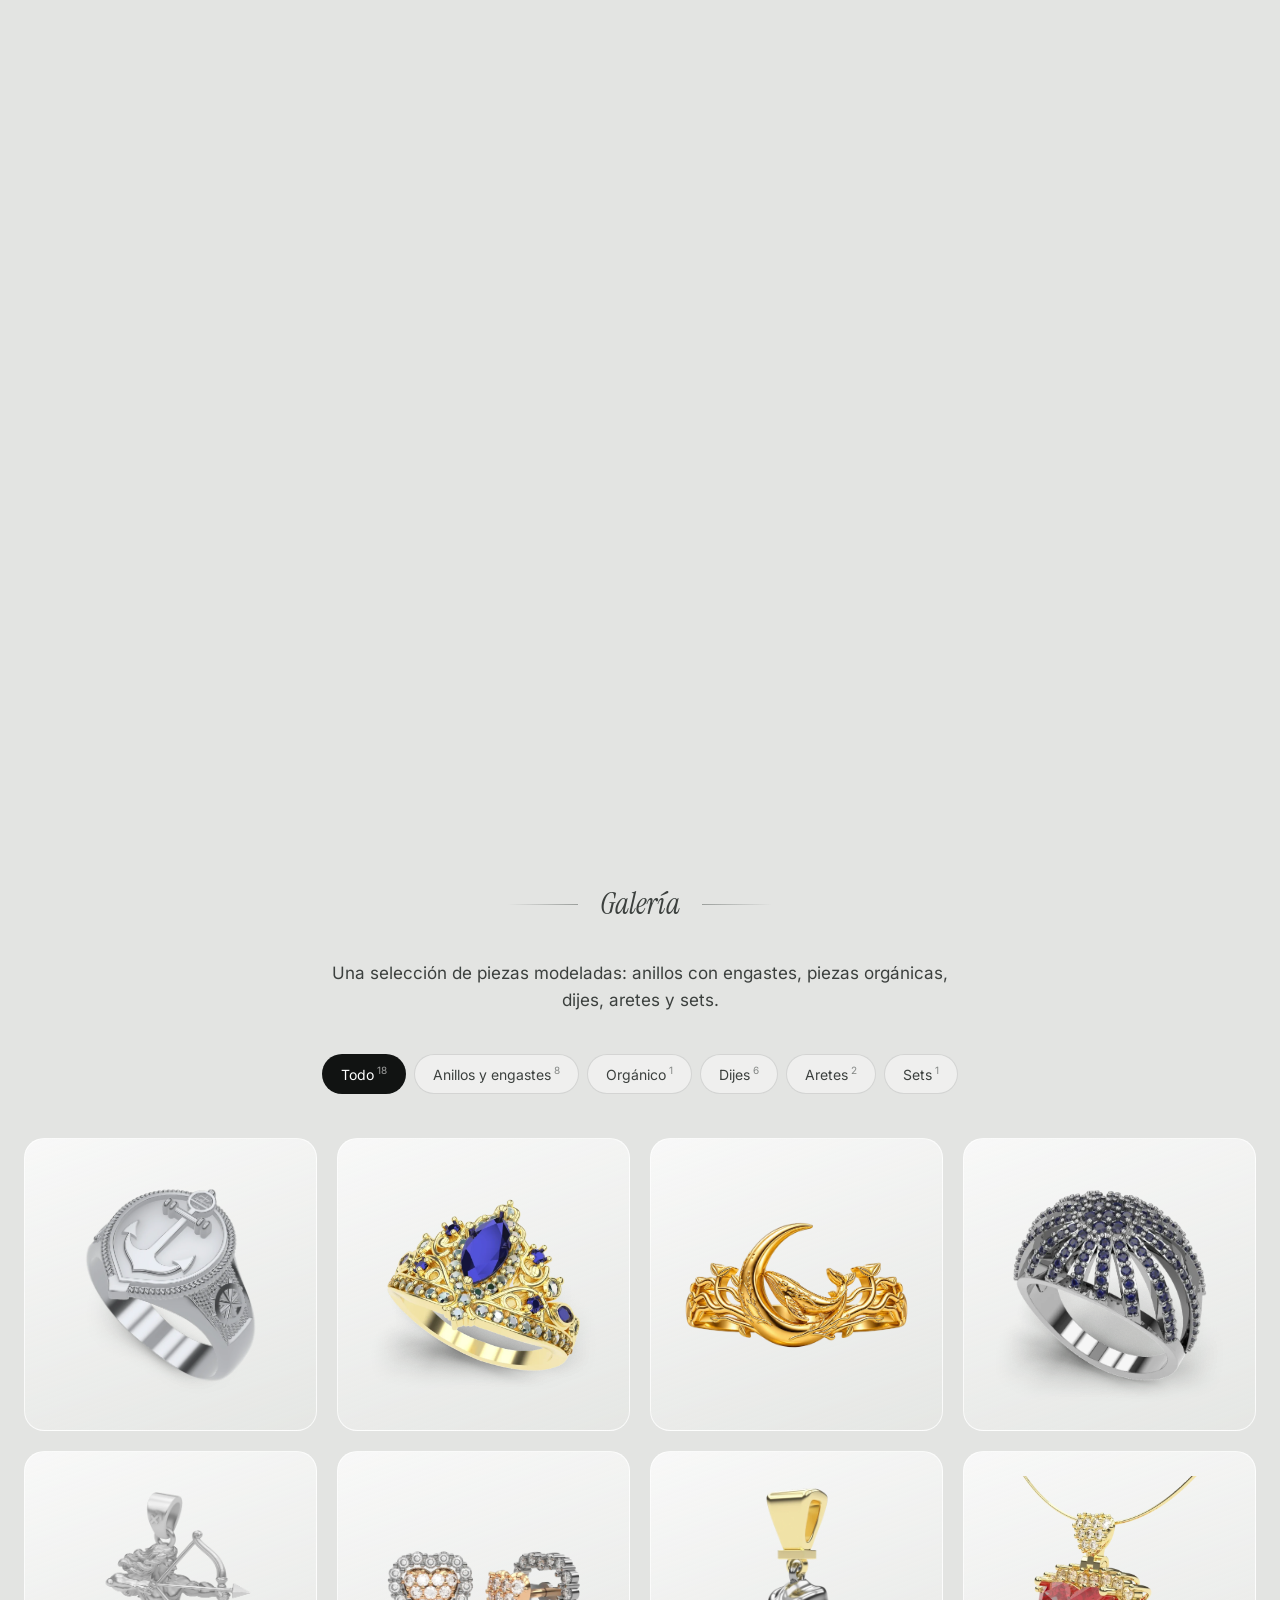
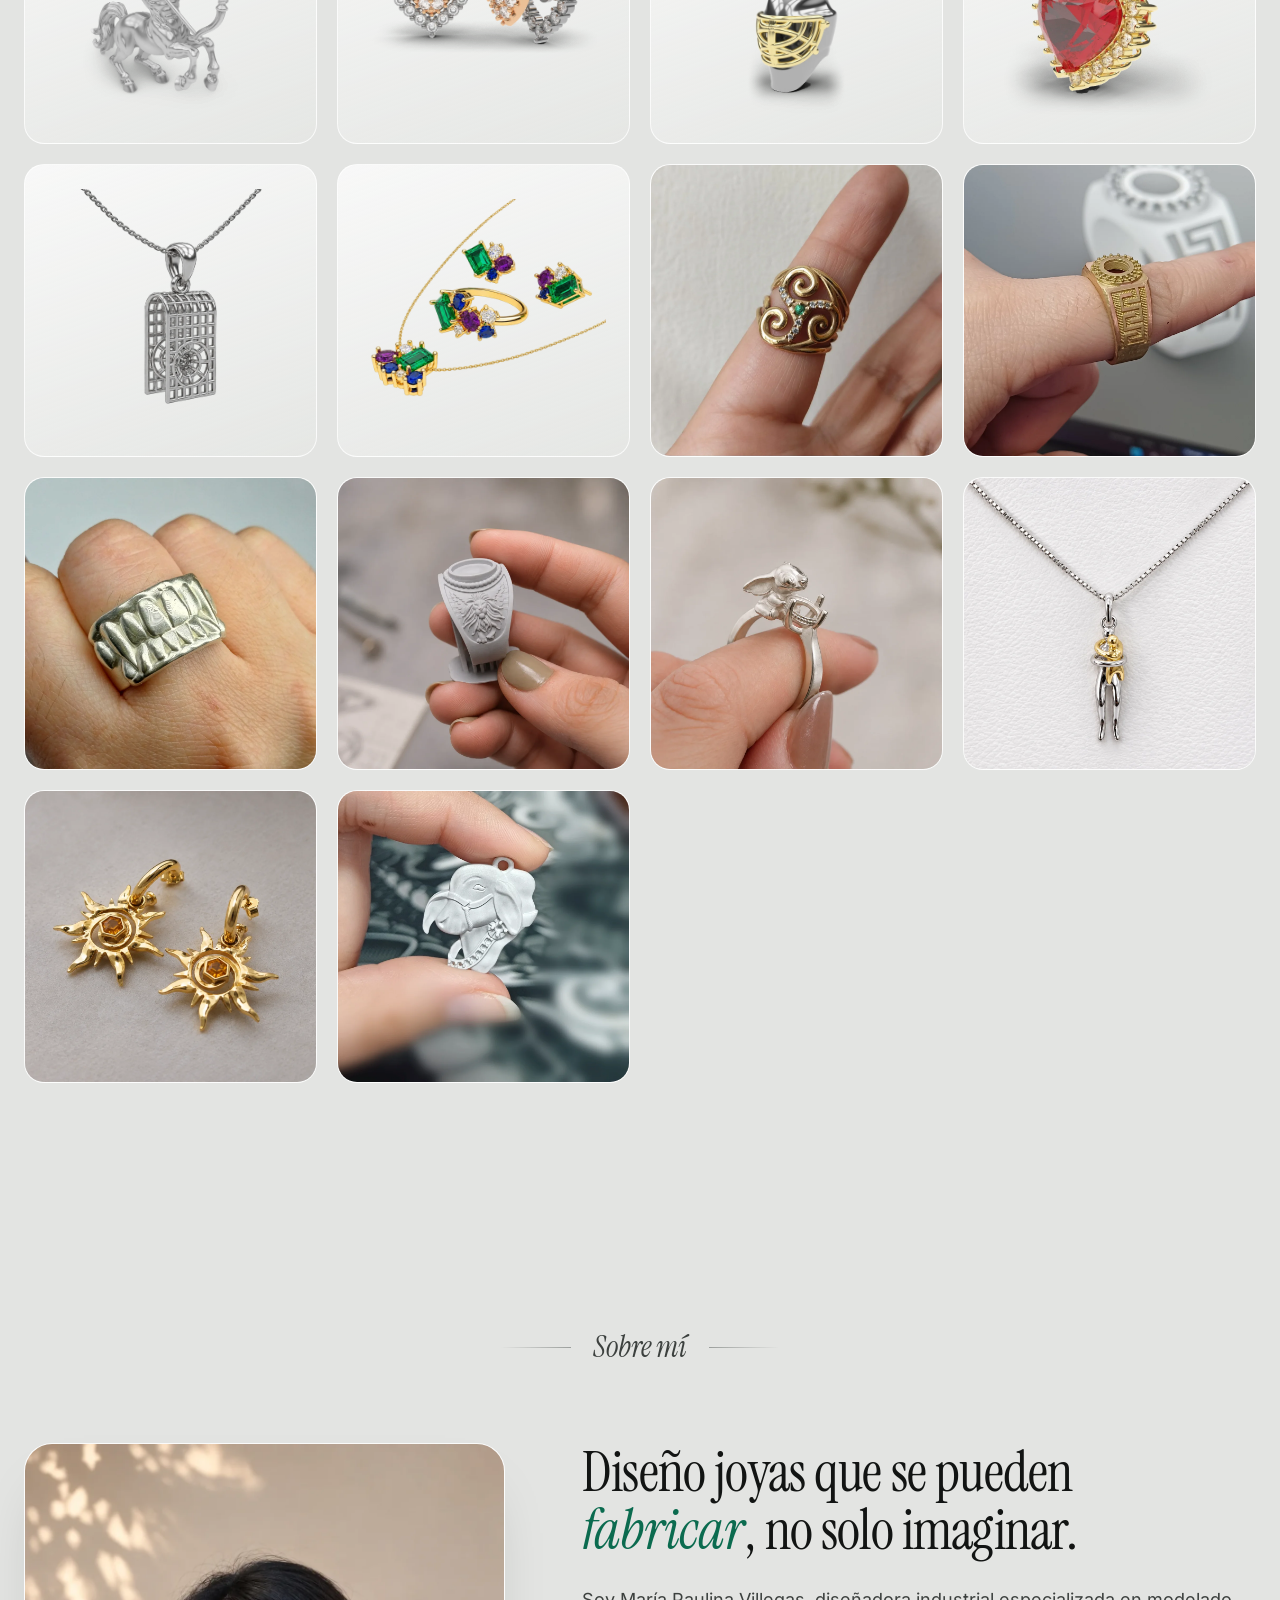
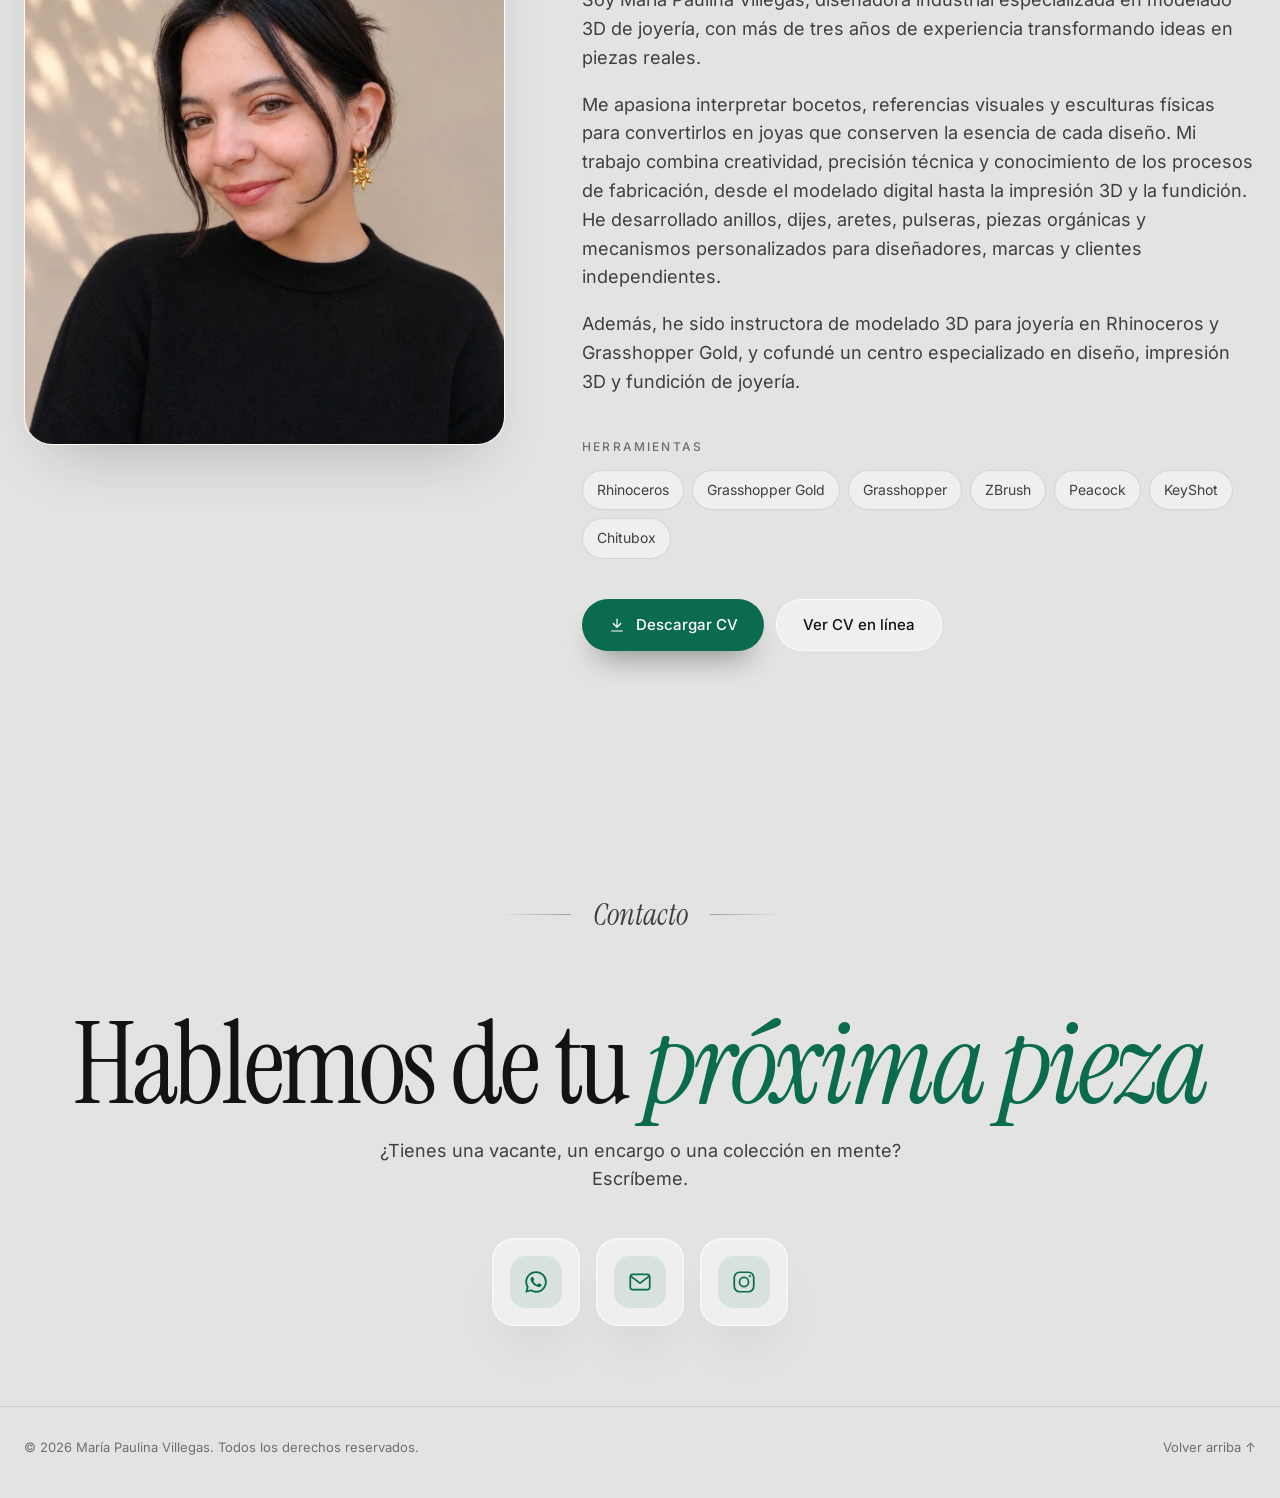
==== commit edd2fd29: "Galería: dije mamá y bebé, aretes soles citrinos y dije caballo en resina Co-Authored-By: Claude Opu" ====
--- a/index.html
+++ b/index.html
@@ -14,7 +14,7 @@
   <link rel="preload" href="fonts/instrument-serif-latin-400-normal.woff2" as="font" type="font/woff2" crossorigin>
   <link rel="preload" href="fonts/inter-latin-wght-normal.woff2" as="font" type="font/woff2" crossorigin>
   <script>try{var t=localStorage.getItem("mp-theme");if(t)document.documentElement.dataset.theme=t}catch(e){}</script>
-  <link rel="stylesheet" href="css/style.css?v=20261113135402">
+  <link rel="stylesheet" href="css/style.css?v=20261113135547">
   <script>self.ModelViewerElement = { meshoptDecoderLocation: "js/vendor/meshopt_decoder.js" };</script>
   <script type="module" src="js/vendor/model-viewer.min.js"></script>
 </head>
@@ -124,8 +124,8 @@
     </div>
   </div>
 
-  <script src="js/i18n.js?v=20261113135402"></script>
-  <script src="js/data.js?v=20261113135402"></script>
-  <script src="js/app.js?v=20261113135402"></script>
+  <script src="js/i18n.js?v=20261113135547"></script>
+  <script src="js/data.js?v=20261113135547"></script>
+  <script src="js/app.js?v=20261113135547"></script>
 </body>
 </html>
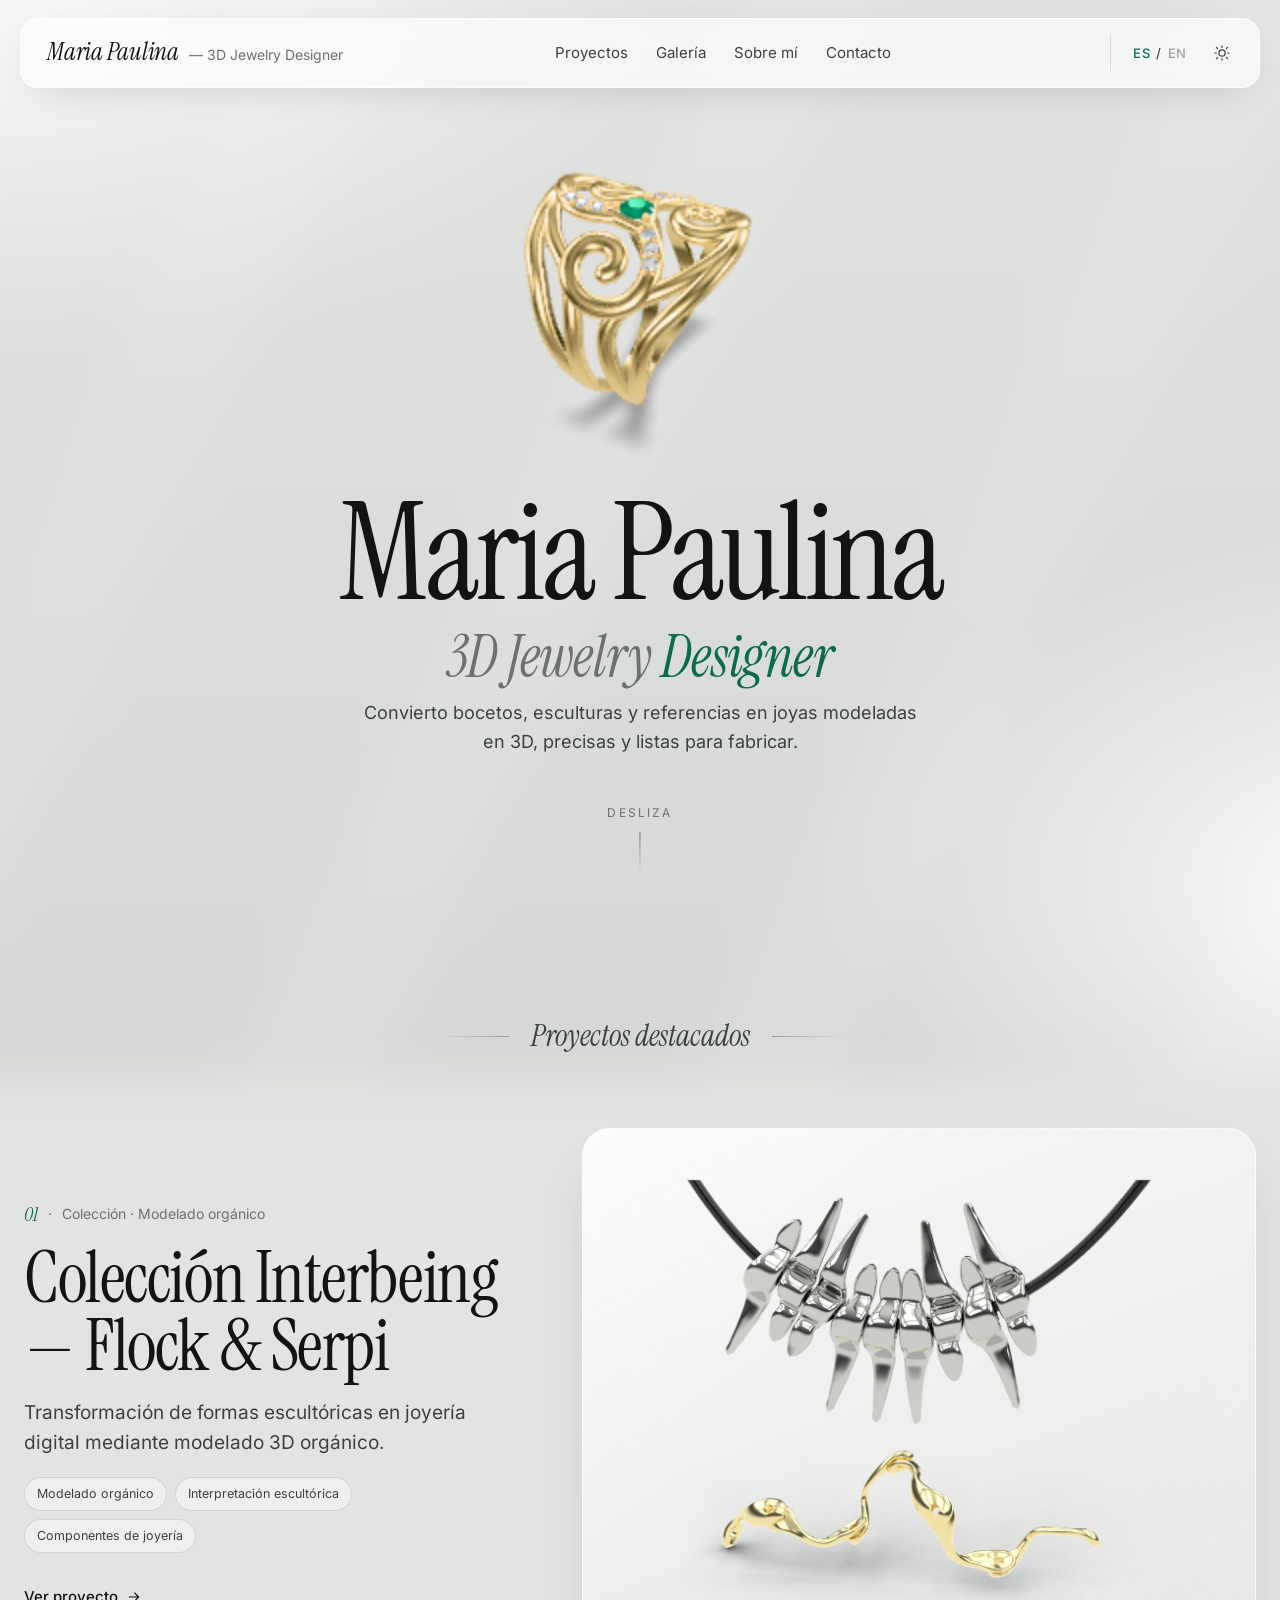
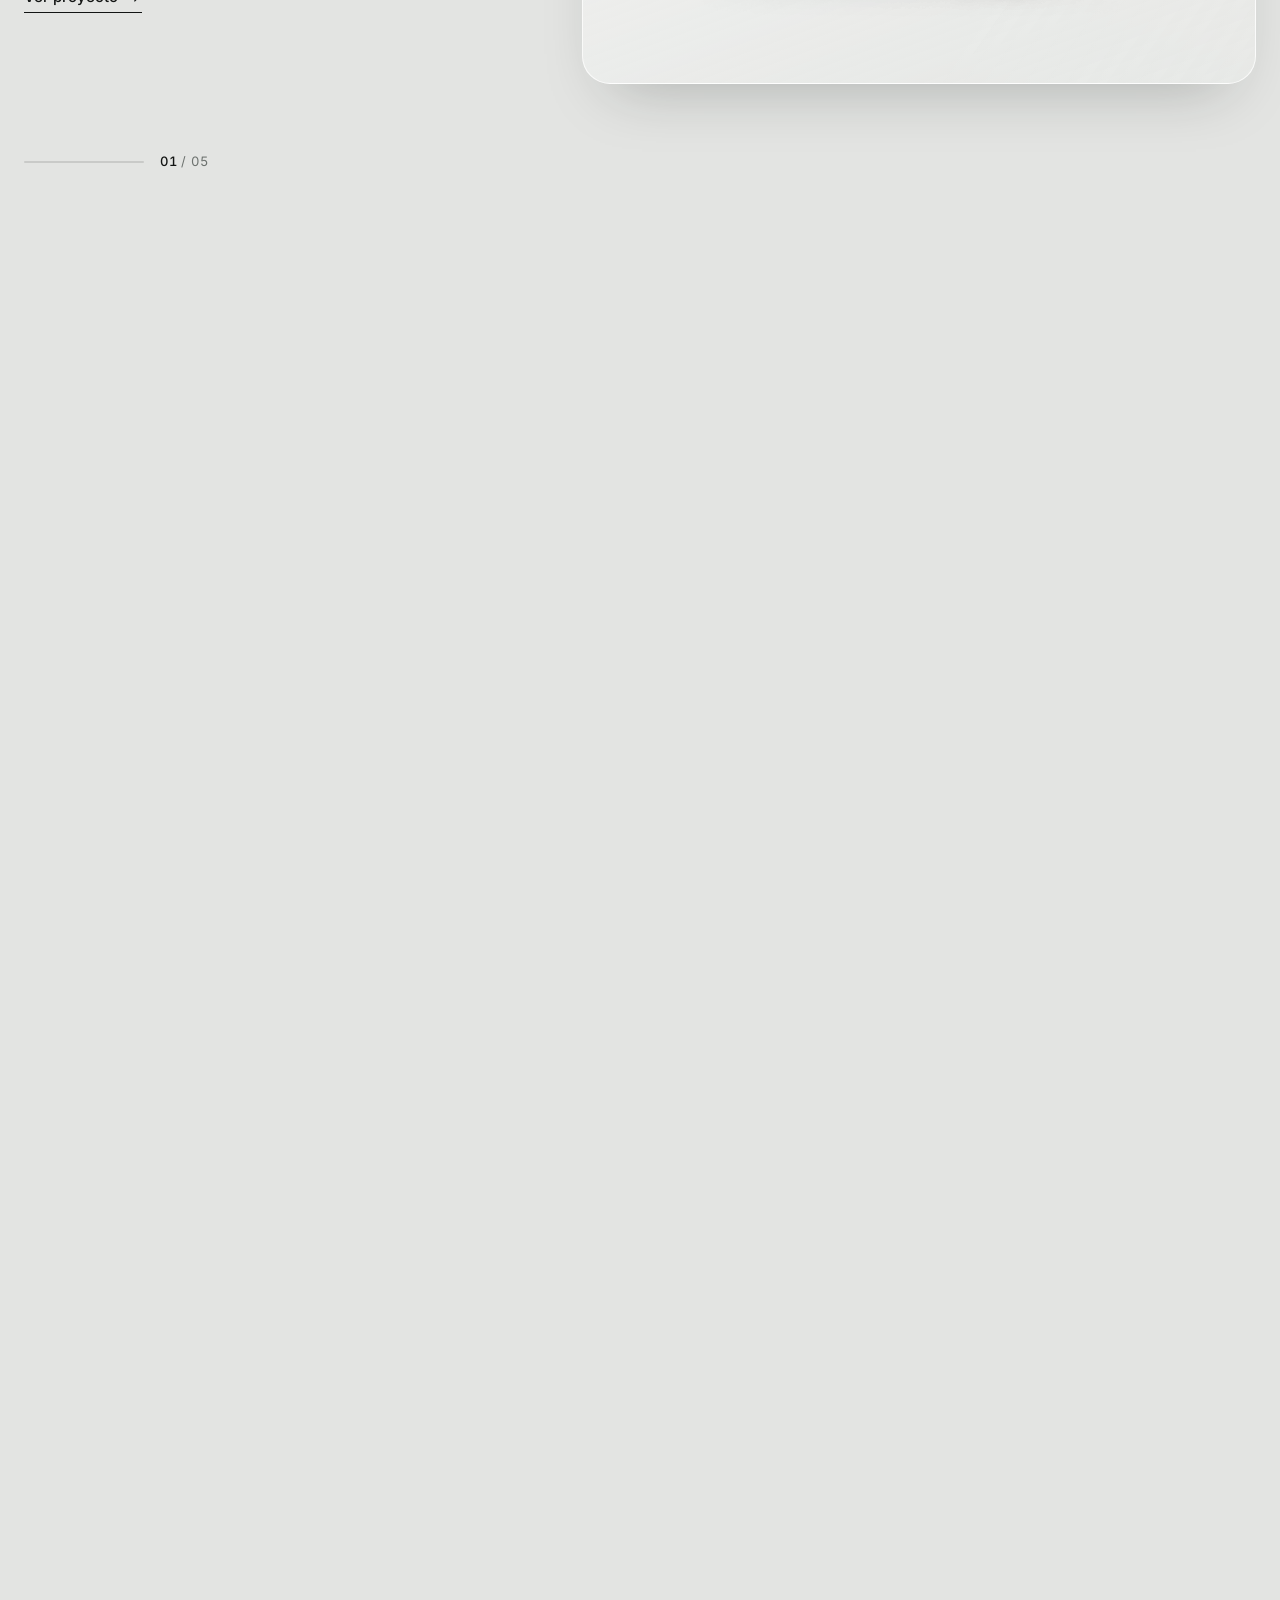
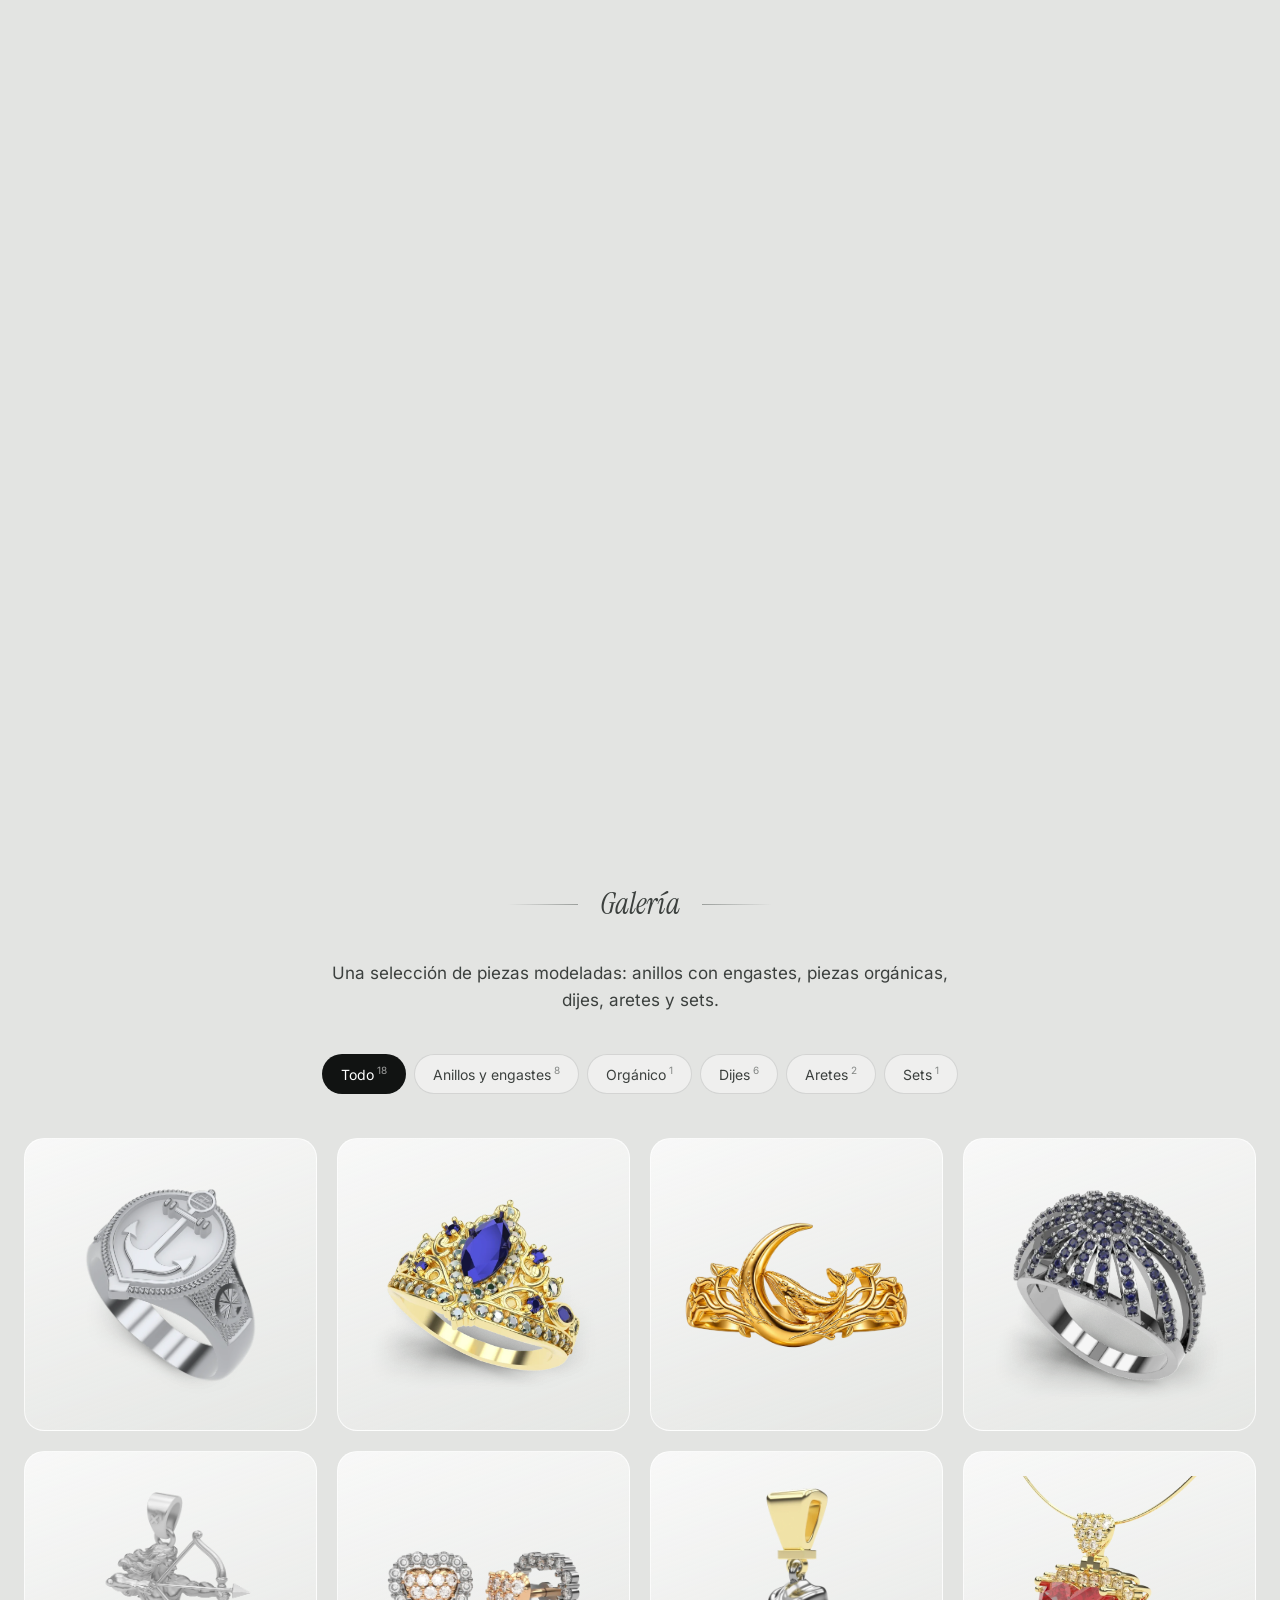
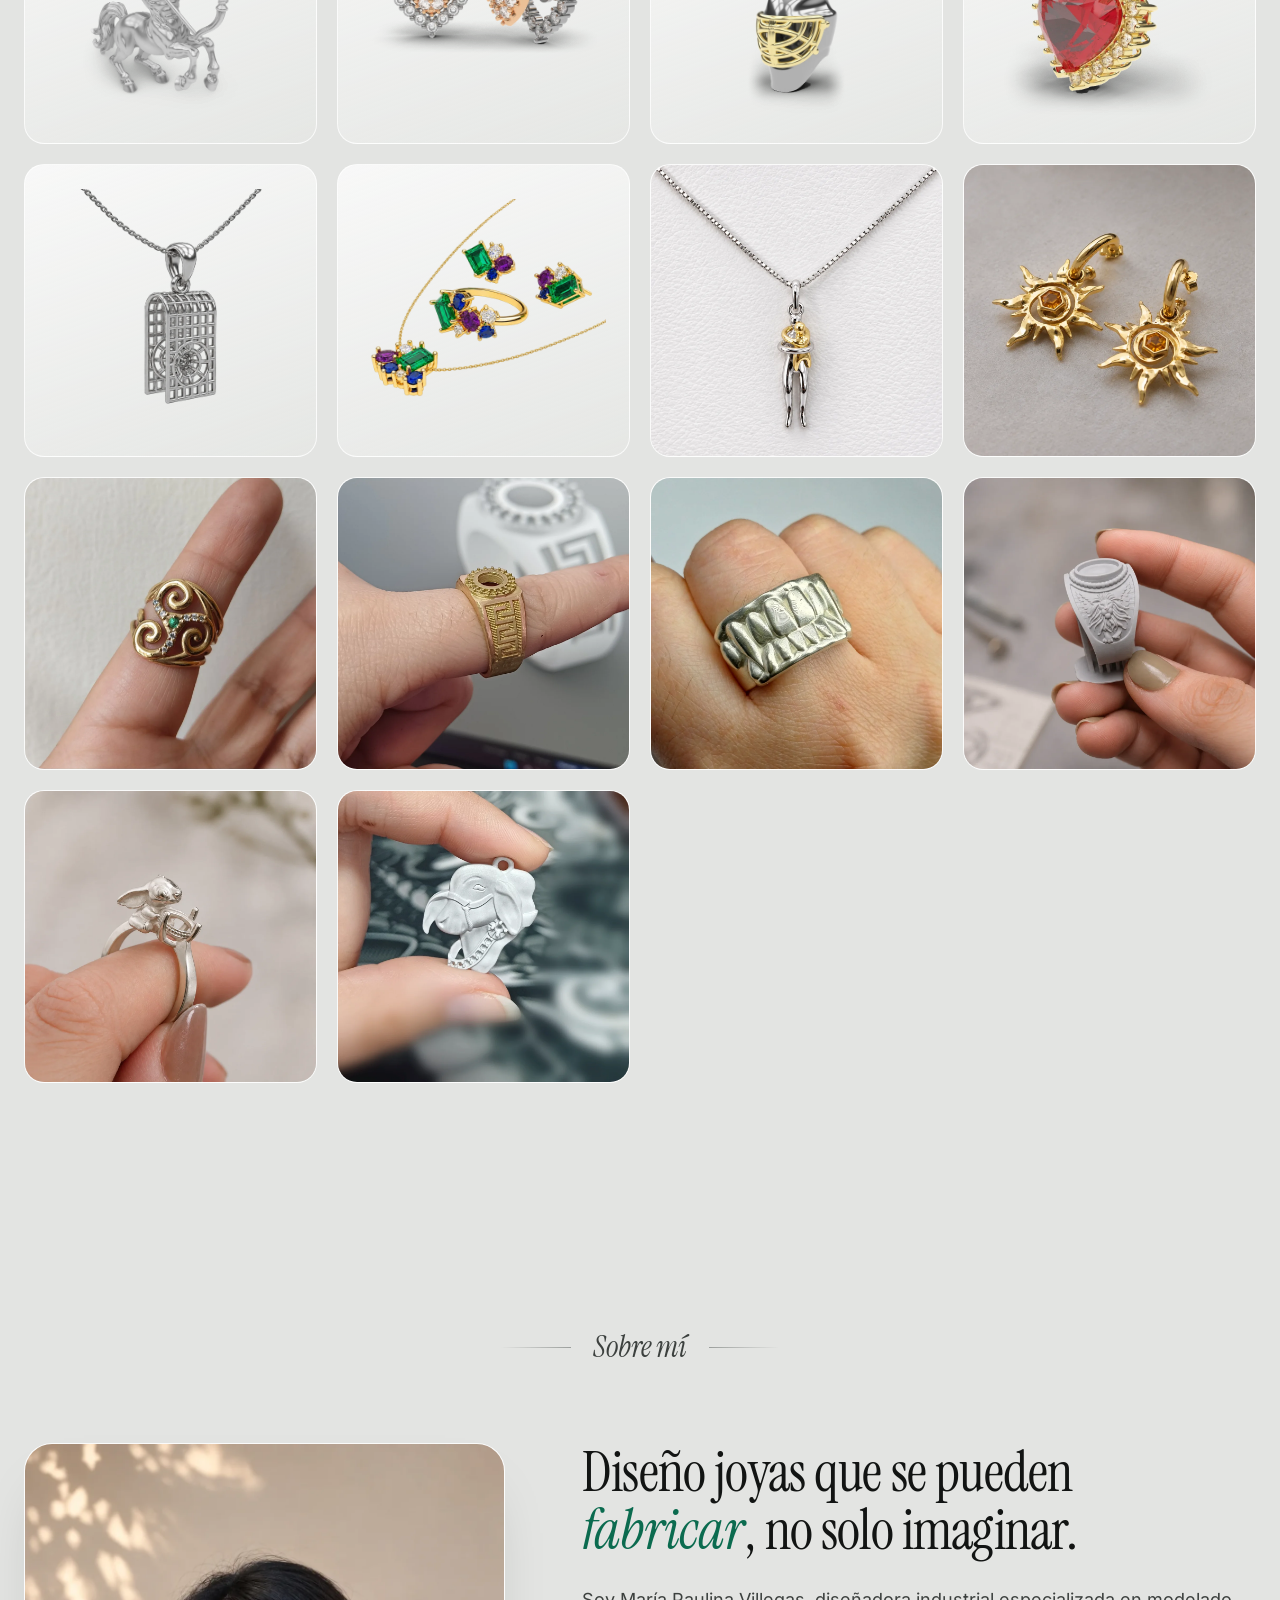
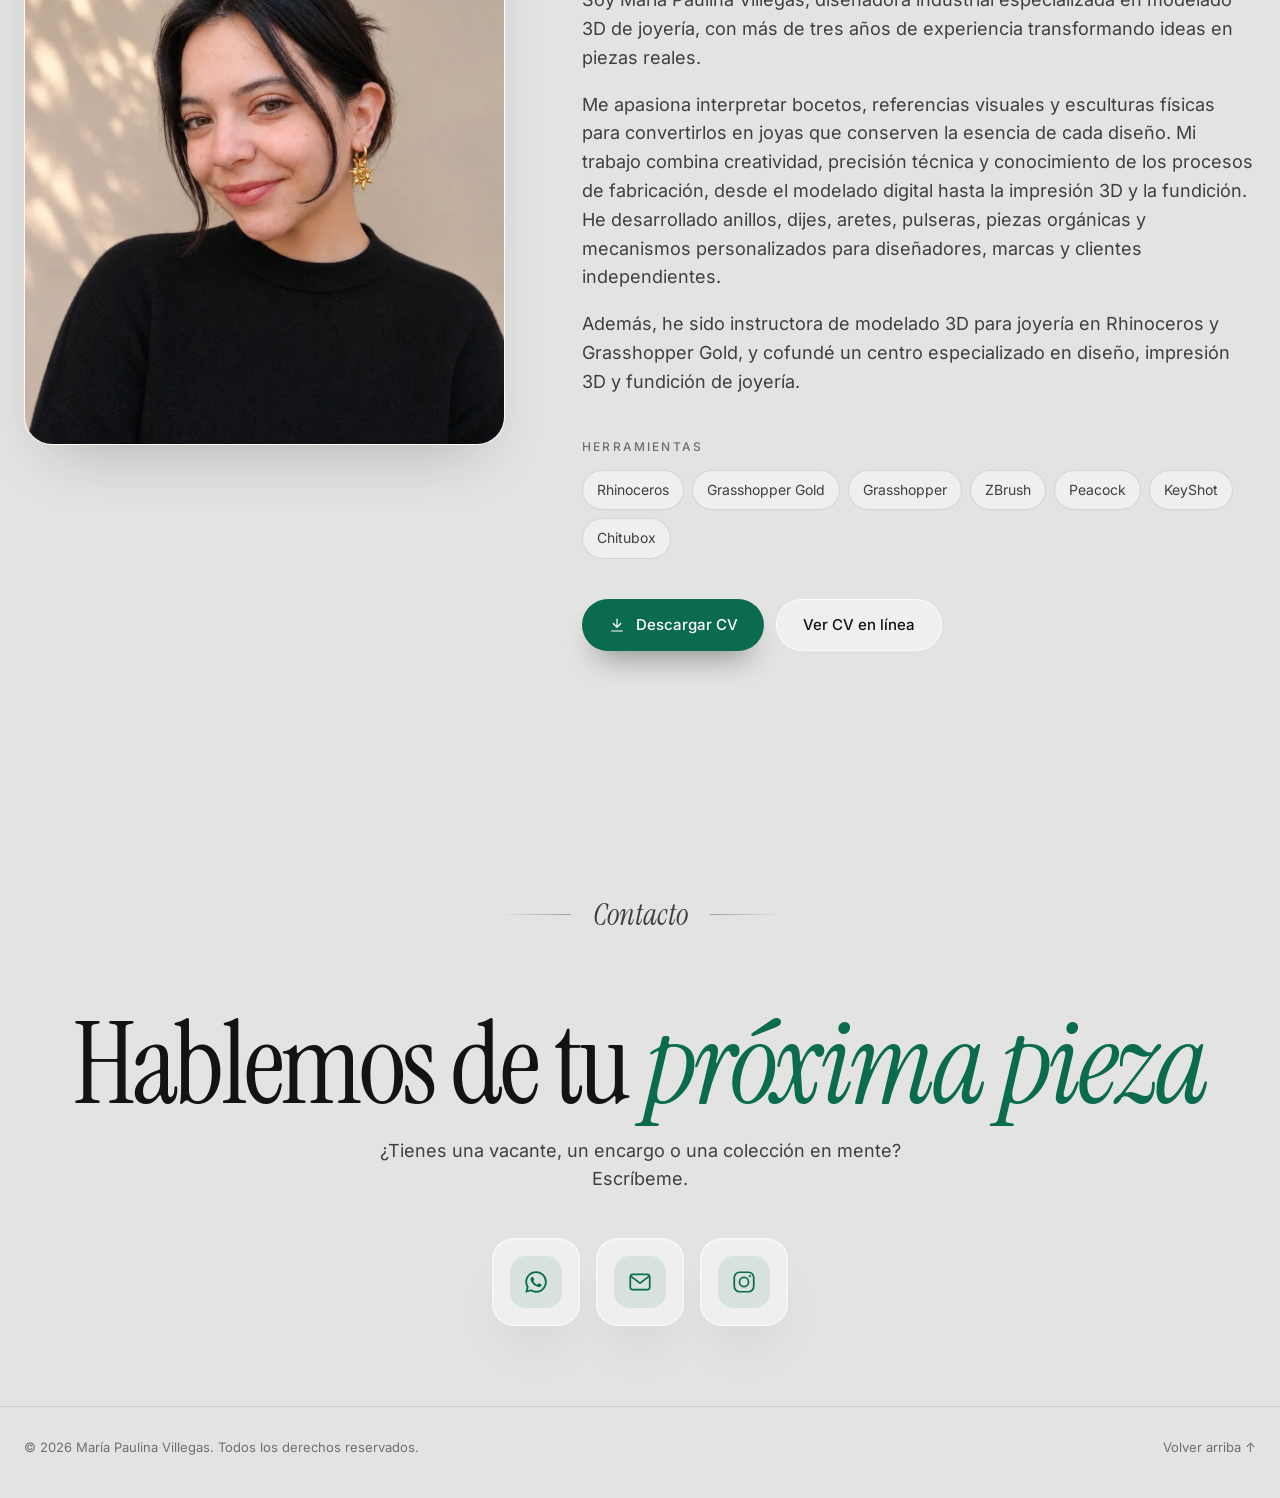
==== commit 112dd9ec: "Galería: dije mamá y bebé y aretes de sol junto a los renders Co-Authored-By: Claude Opus 5.5 <norep" ====
--- a/index.html
+++ b/index.html
@@ -14,7 +14,7 @@
   <link rel="preload" href="fonts/instrument-serif-latin-400-normal.woff2" as="font" type="font/woff2" crossorigin>
   <link rel="preload" href="fonts/inter-latin-wght-normal.woff2" as="font" type="font/woff2" crossorigin>
   <script>try{var t=localStorage.getItem("mp-theme");if(t)document.documentElement.dataset.theme=t}catch(e){}</script>
-  <link rel="stylesheet" href="css/style.css?v=20261113135547">
+  <link rel="stylesheet" href="css/style.css?v=20261113135934">
   <script>self.ModelViewerElement = { meshoptDecoderLocation: "js/vendor/meshopt_decoder.js" };</script>
   <script type="module" src="js/vendor/model-viewer.min.js"></script>
 </head>
@@ -124,8 +124,8 @@
     </div>
   </div>
 
-  <script src="js/i18n.js?v=20261113135547"></script>
-  <script src="js/data.js?v=20261113135547"></script>
-  <script src="js/app.js?v=20261113135547"></script>
+  <script src="js/i18n.js?v=20261113135934"></script>
+  <script src="js/data.js?v=20261113135934"></script>
+  <script src="js/app.js?v=20261113135934"></script>
 </body>
 </html>
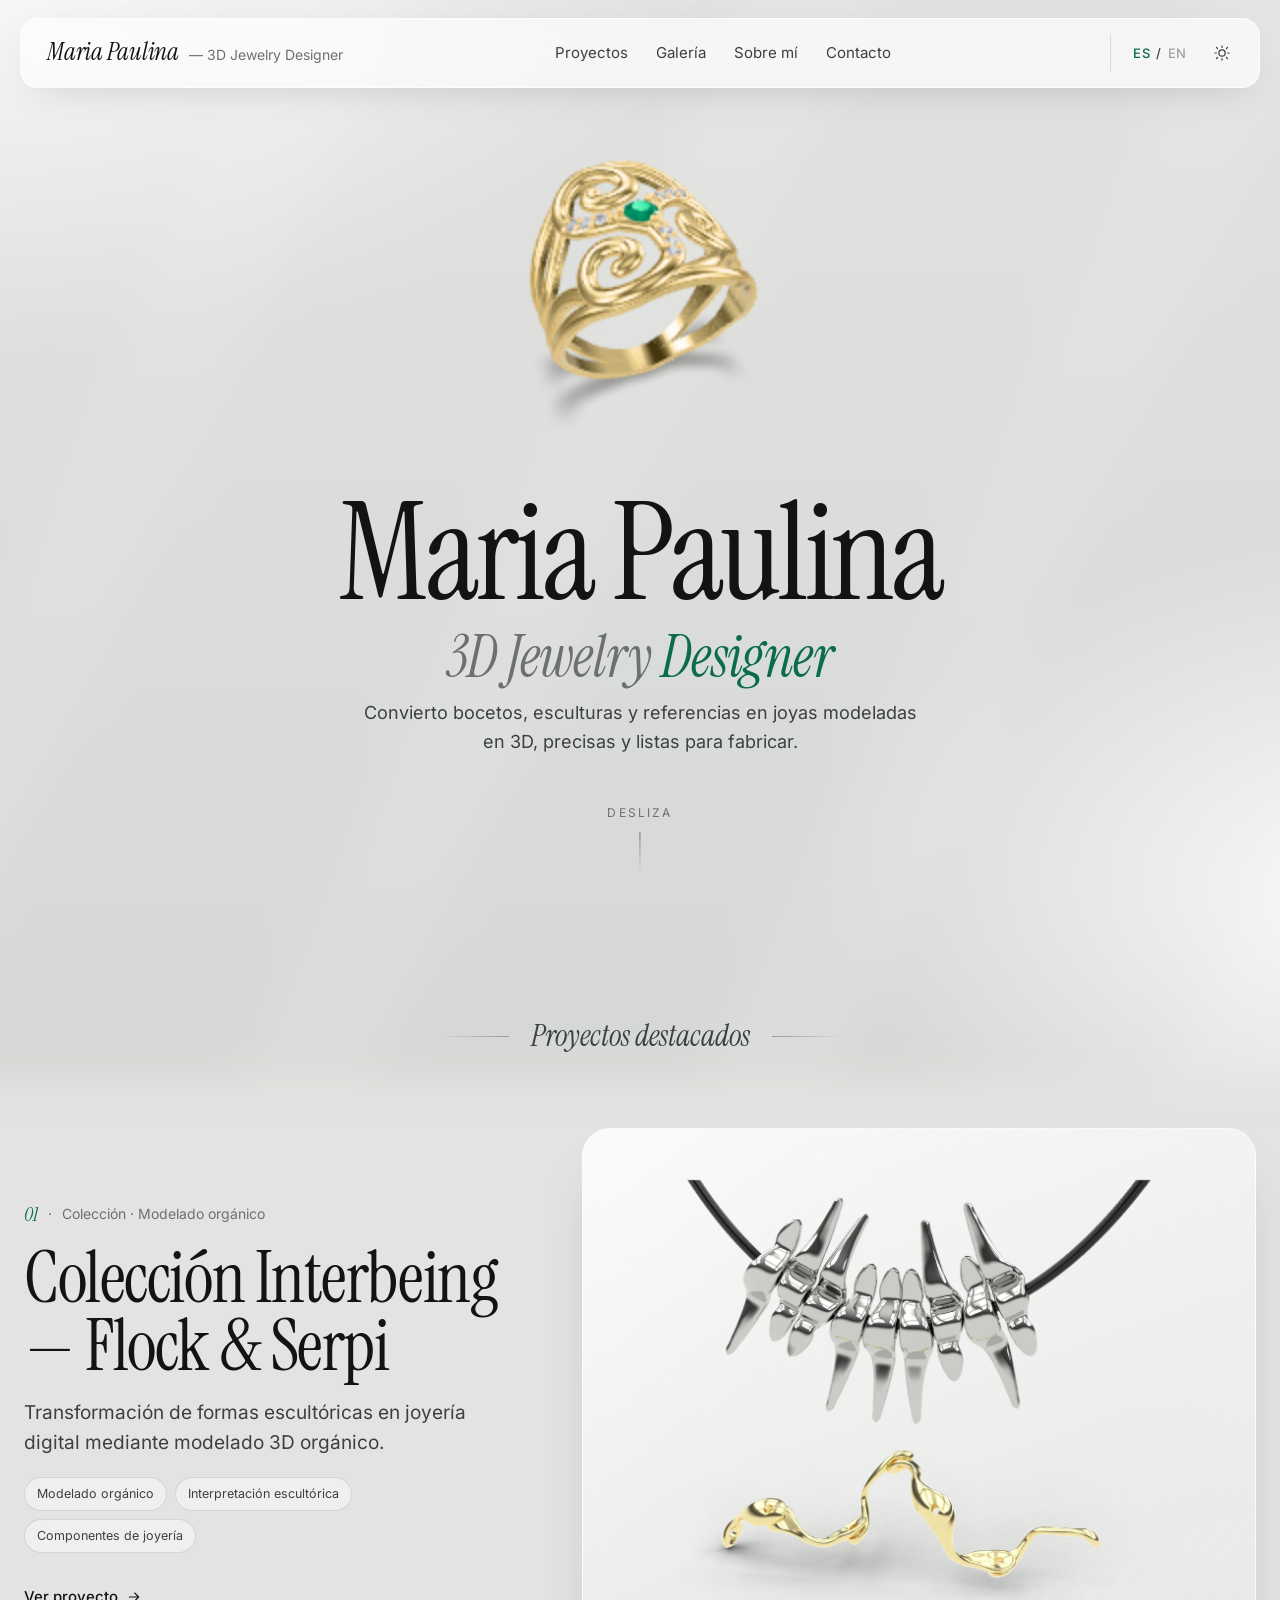
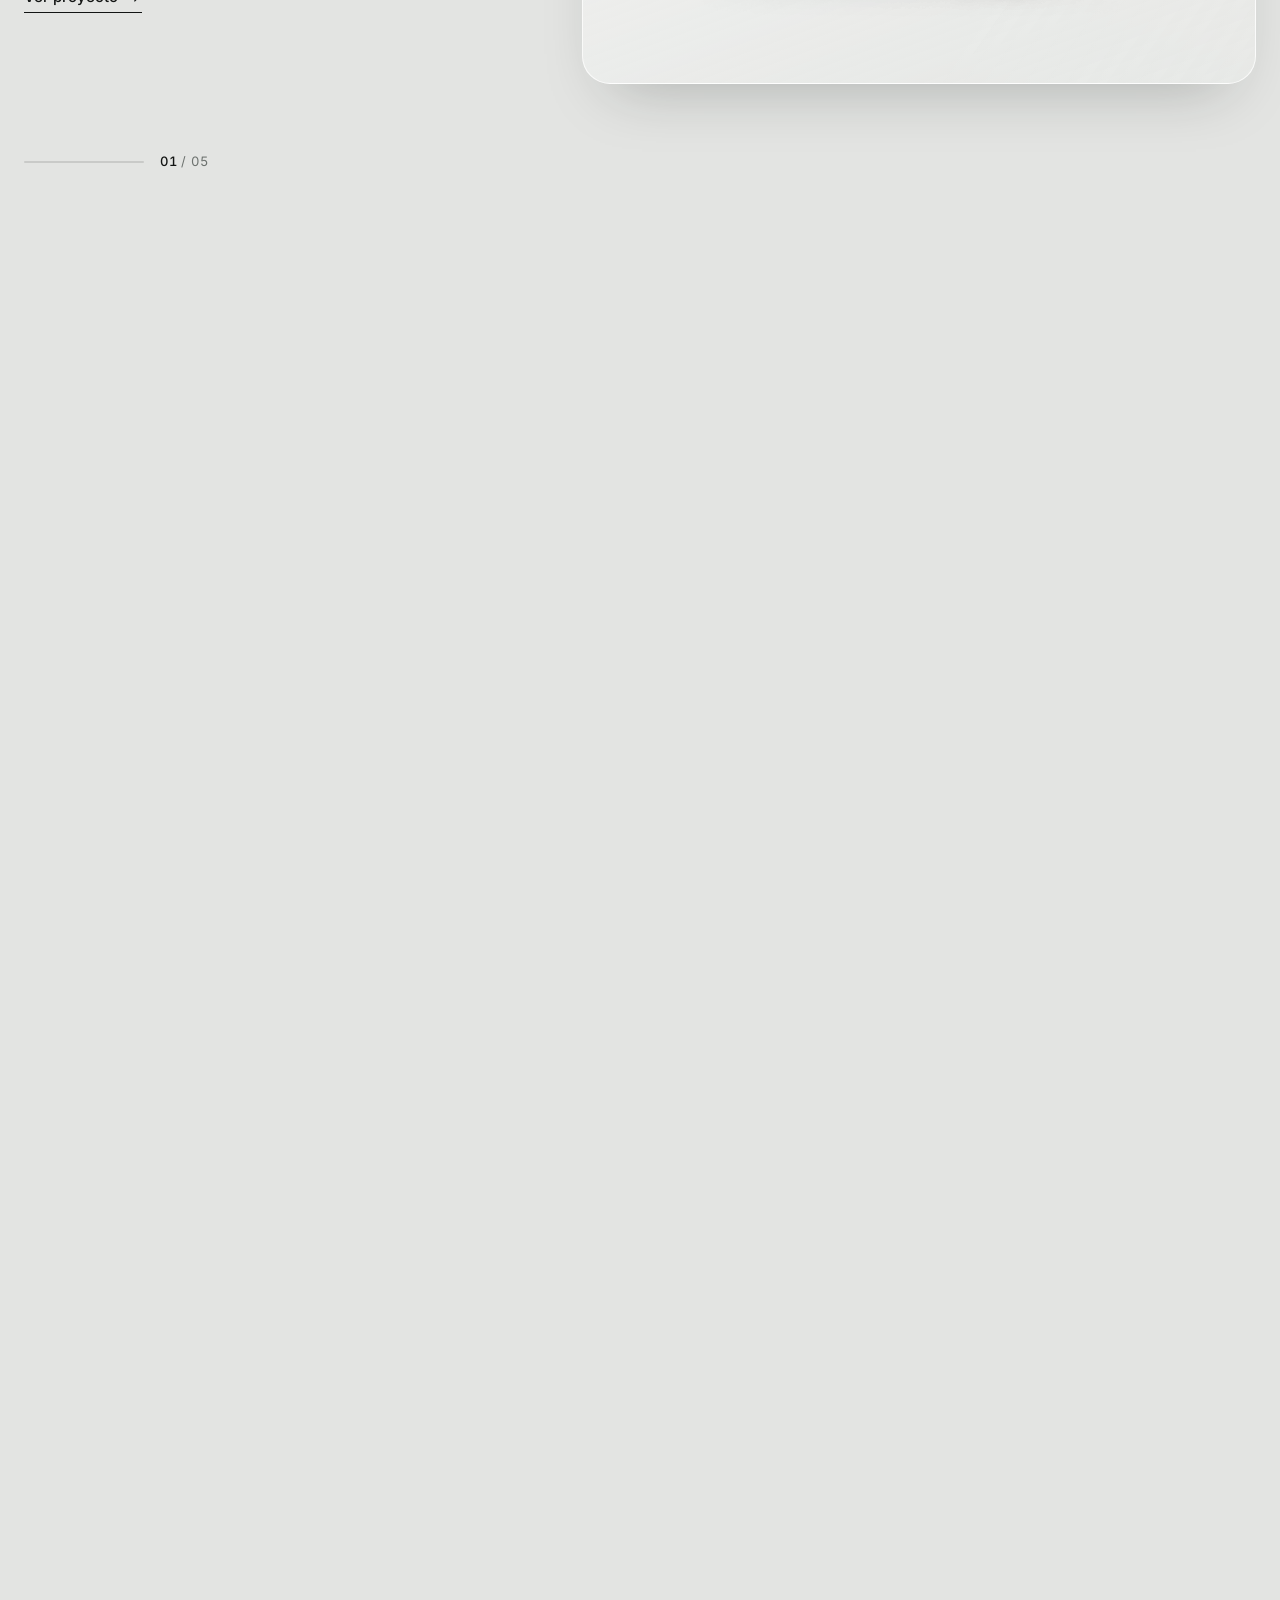
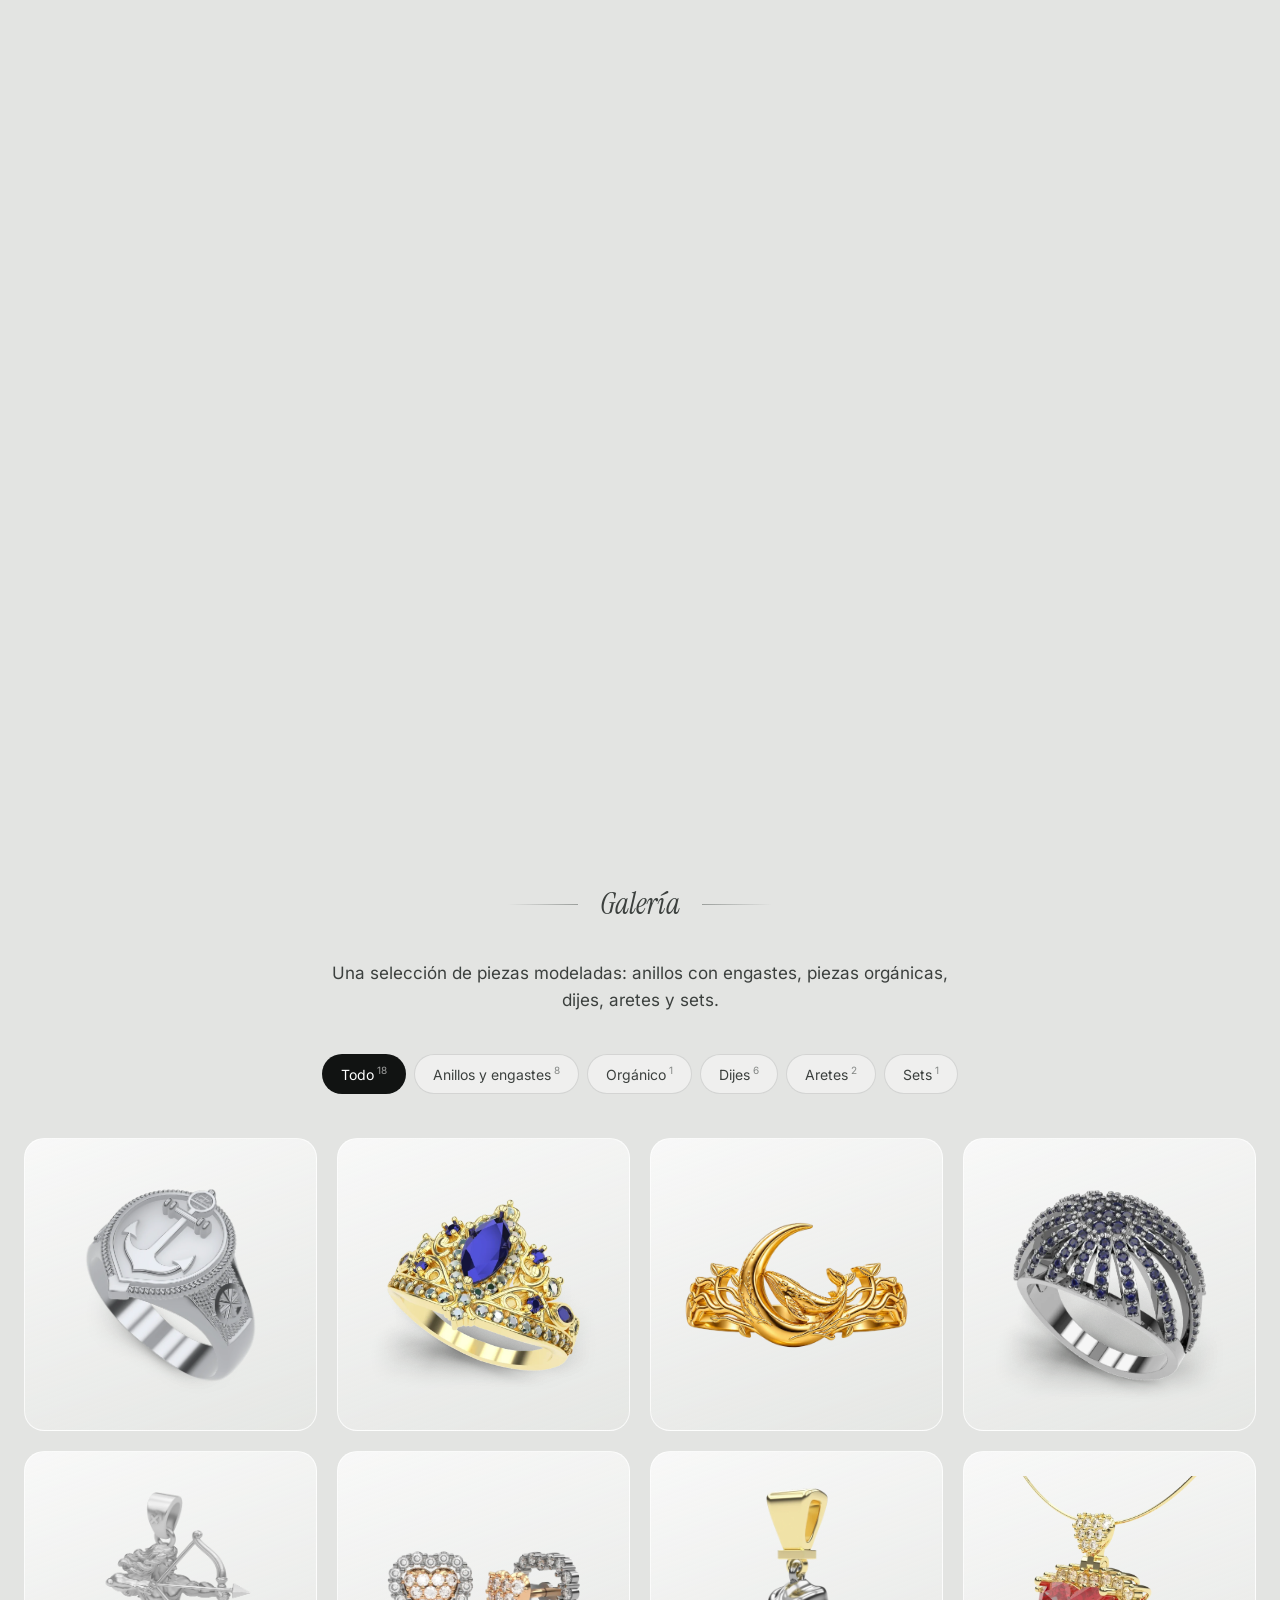
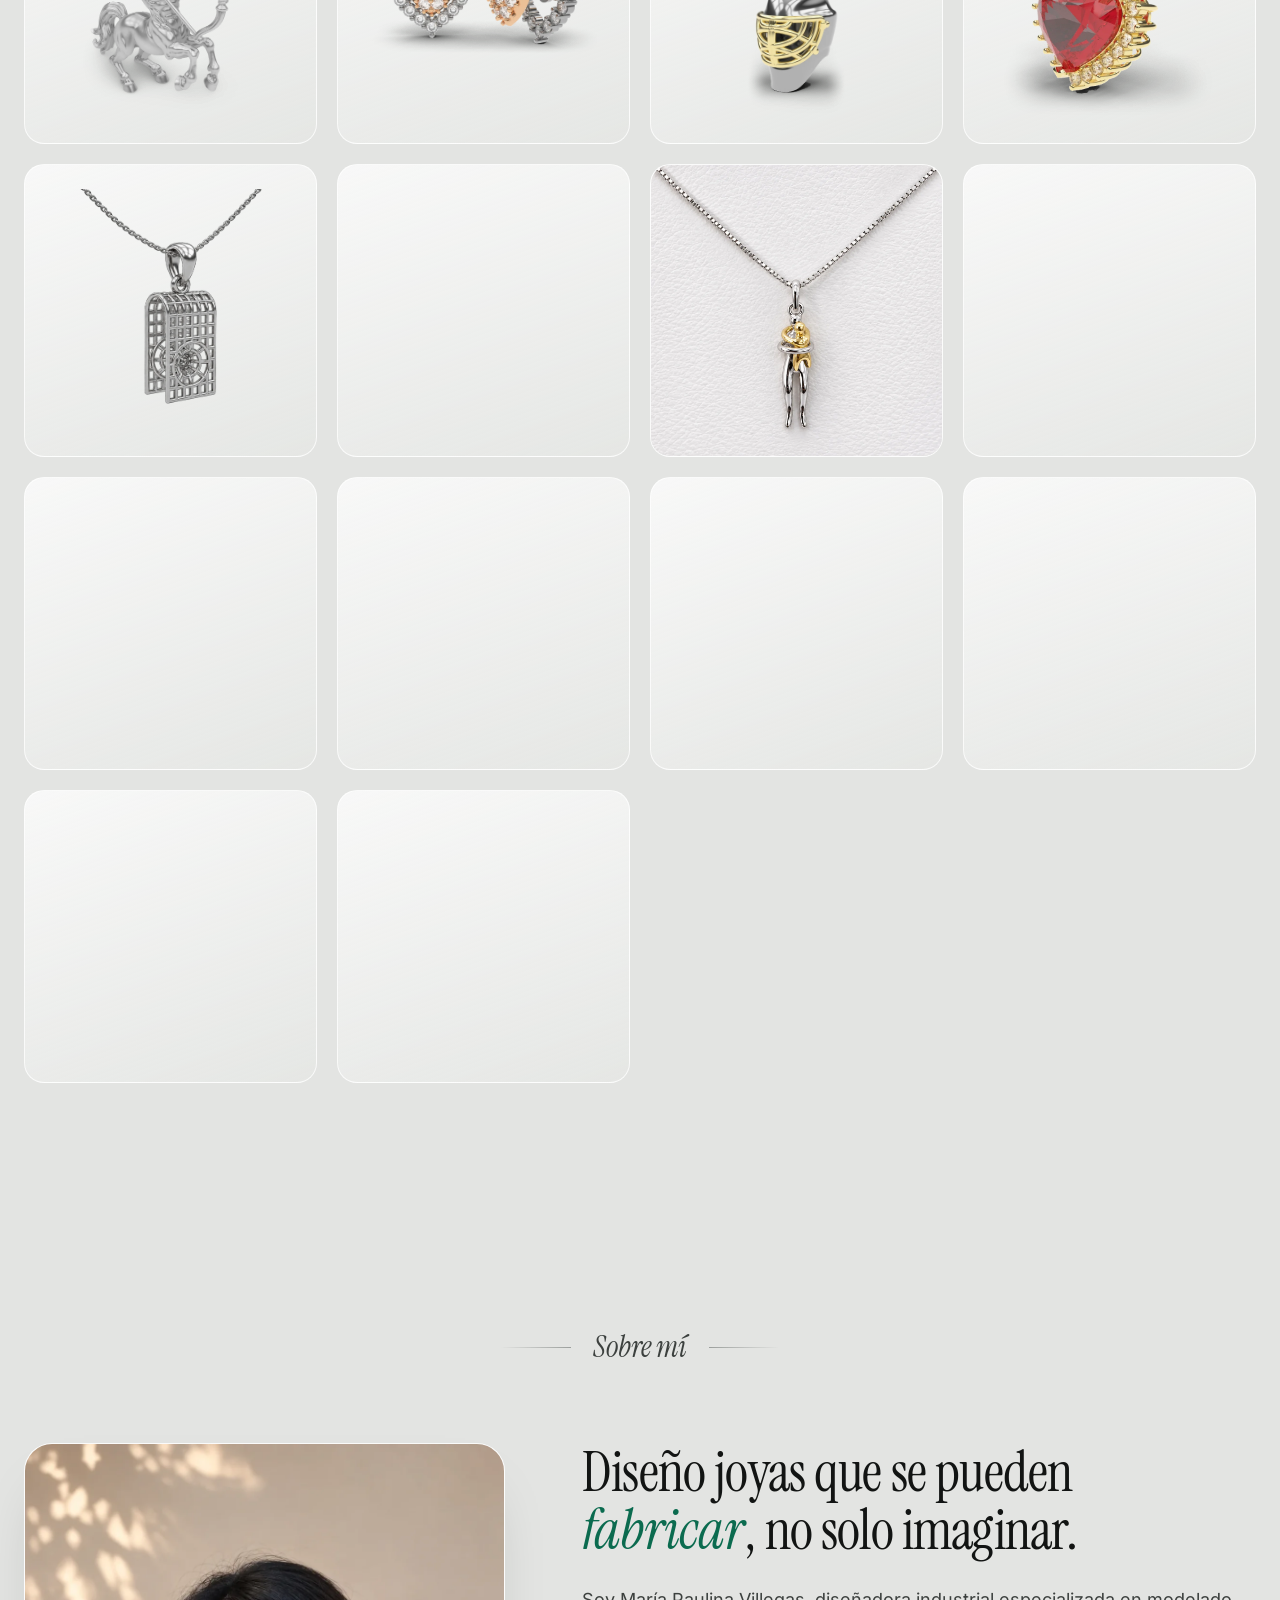
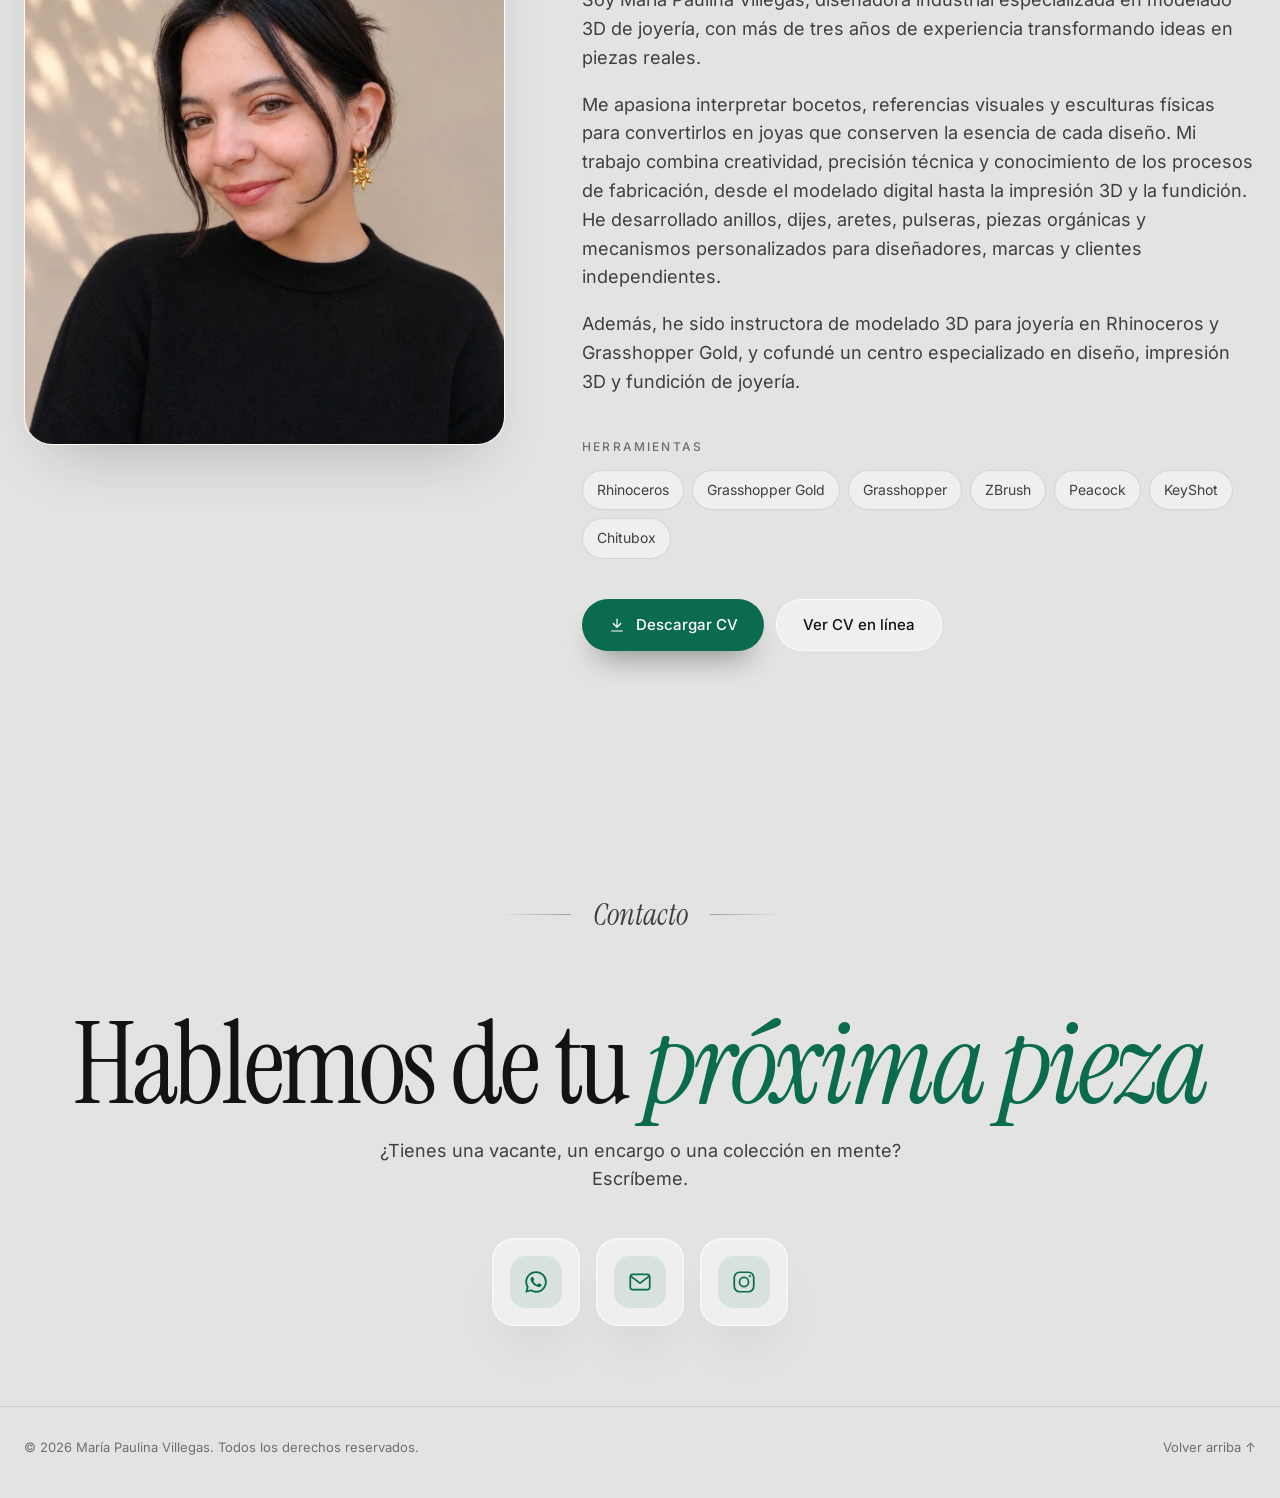
==== commit 53035882: "Galería: nombres reales de las fotos nuevas (según Drive) Co-Authored-By: Claude Opus 5.5 <noreply@a" ====
--- a/index.html
+++ b/index.html
@@ -14,7 +14,7 @@
   <link rel="preload" href="fonts/instrument-serif-latin-400-normal.woff2" as="font" type="font/woff2" crossorigin>
   <link rel="preload" href="fonts/inter-latin-wght-normal.woff2" as="font" type="font/woff2" crossorigin>
   <script>try{var t=localStorage.getItem("mp-theme");if(t)document.documentElement.dataset.theme=t}catch(e){}</script>
-  <link rel="stylesheet" href="css/style.css?v=20261113135934">
+  <link rel="stylesheet" href="css/style.css?v=20261113161238">
   <script>self.ModelViewerElement = { meshoptDecoderLocation: "js/vendor/meshopt_decoder.js" };</script>
   <script type="module" src="js/vendor/model-viewer.min.js"></script>
 </head>
@@ -124,8 +124,8 @@
     </div>
   </div>
 
-  <script src="js/i18n.js?v=20261113135934"></script>
-  <script src="js/data.js?v=20261113135934"></script>
-  <script src="js/app.js?v=20261113135934"></script>
+  <script src="js/i18n.js?v=20261113161238"></script>
+  <script src="js/data.js?v=20261113161238"></script>
+  <script src="js/app.js?v=20261113161238"></script>
 </body>
 </html>
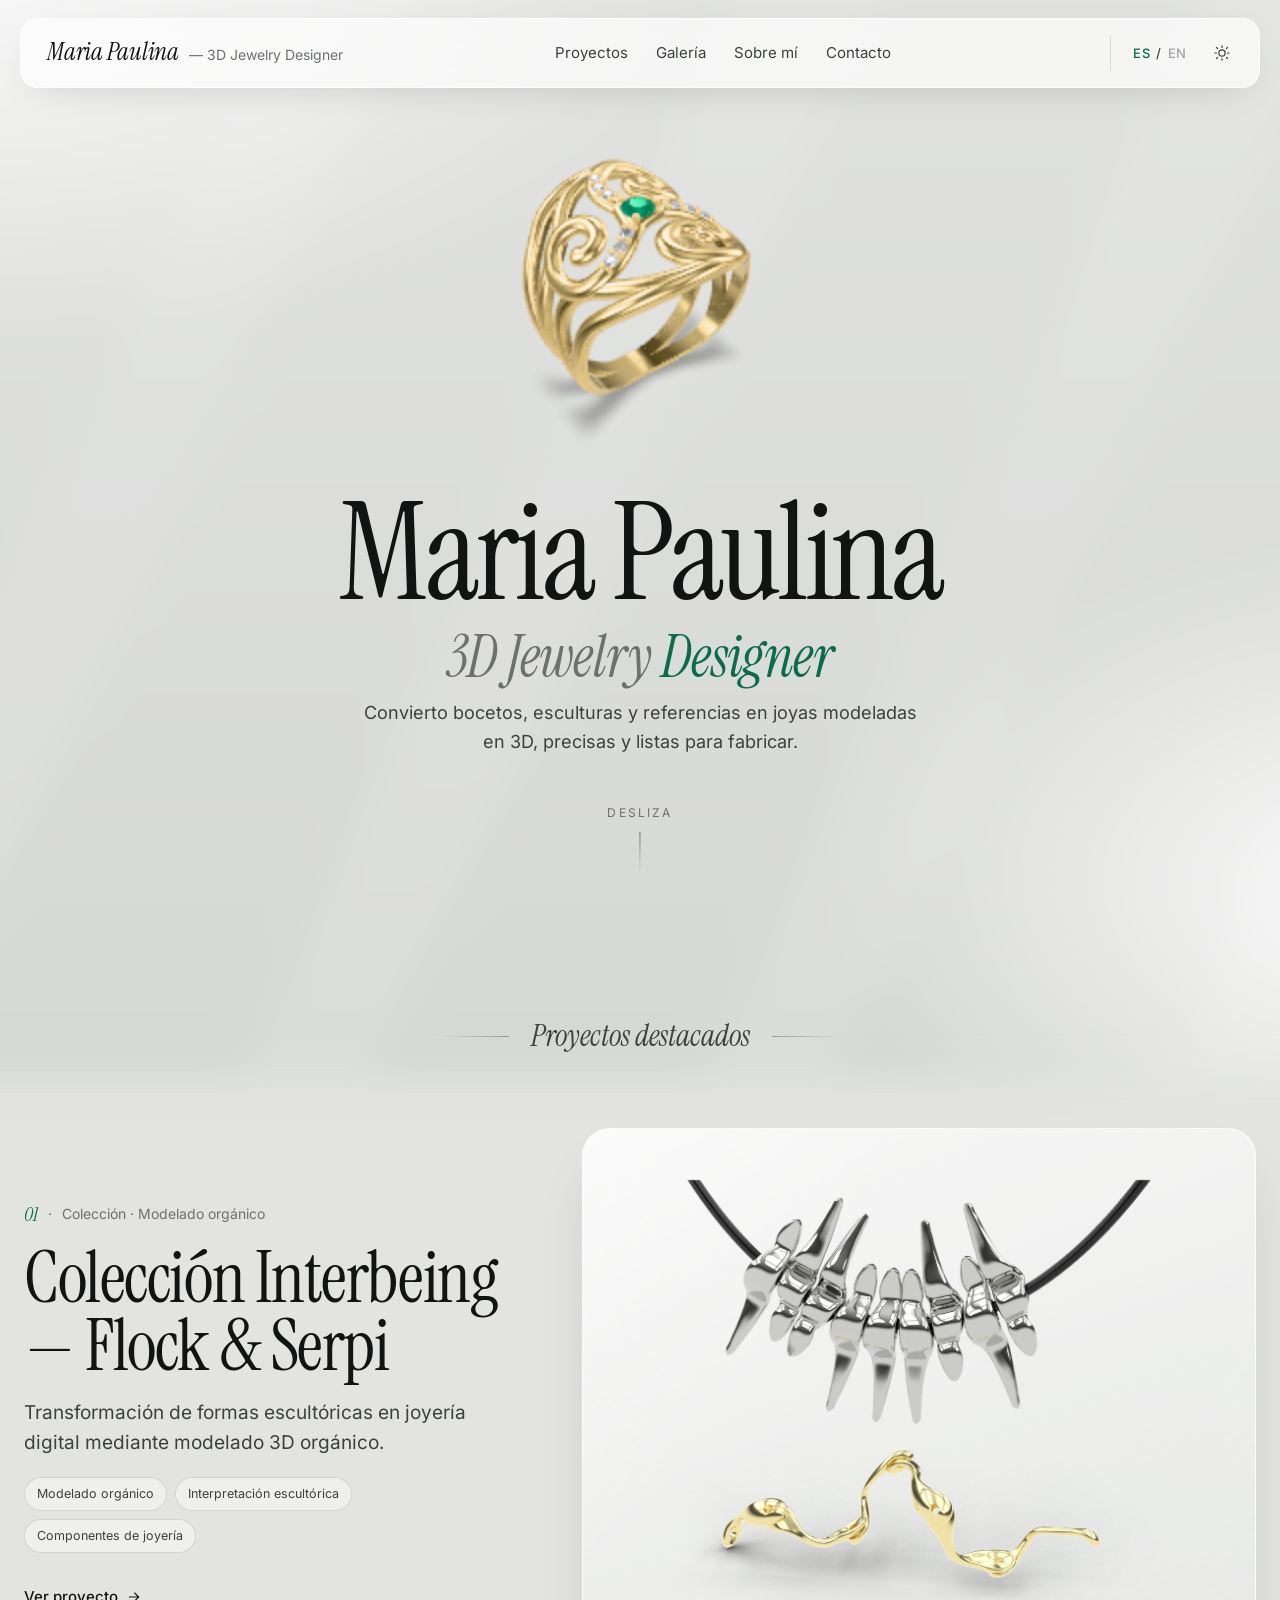
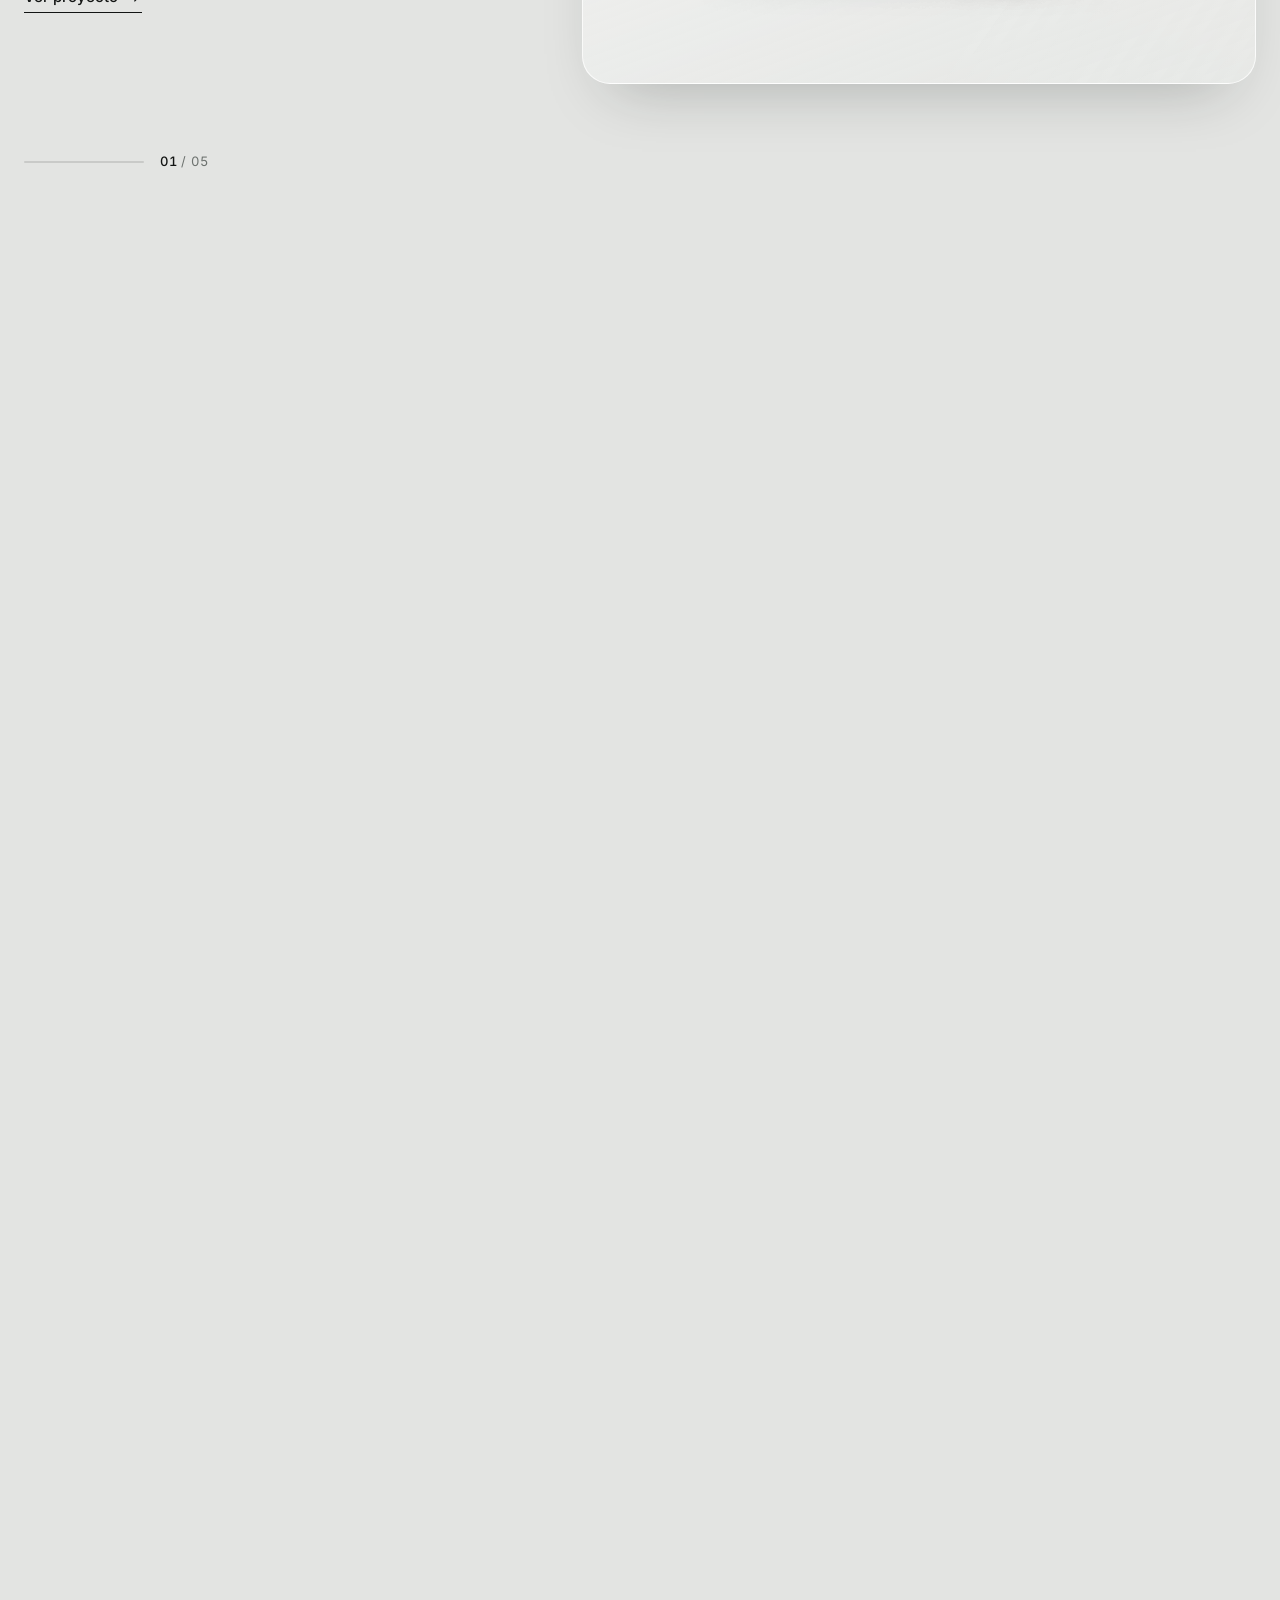
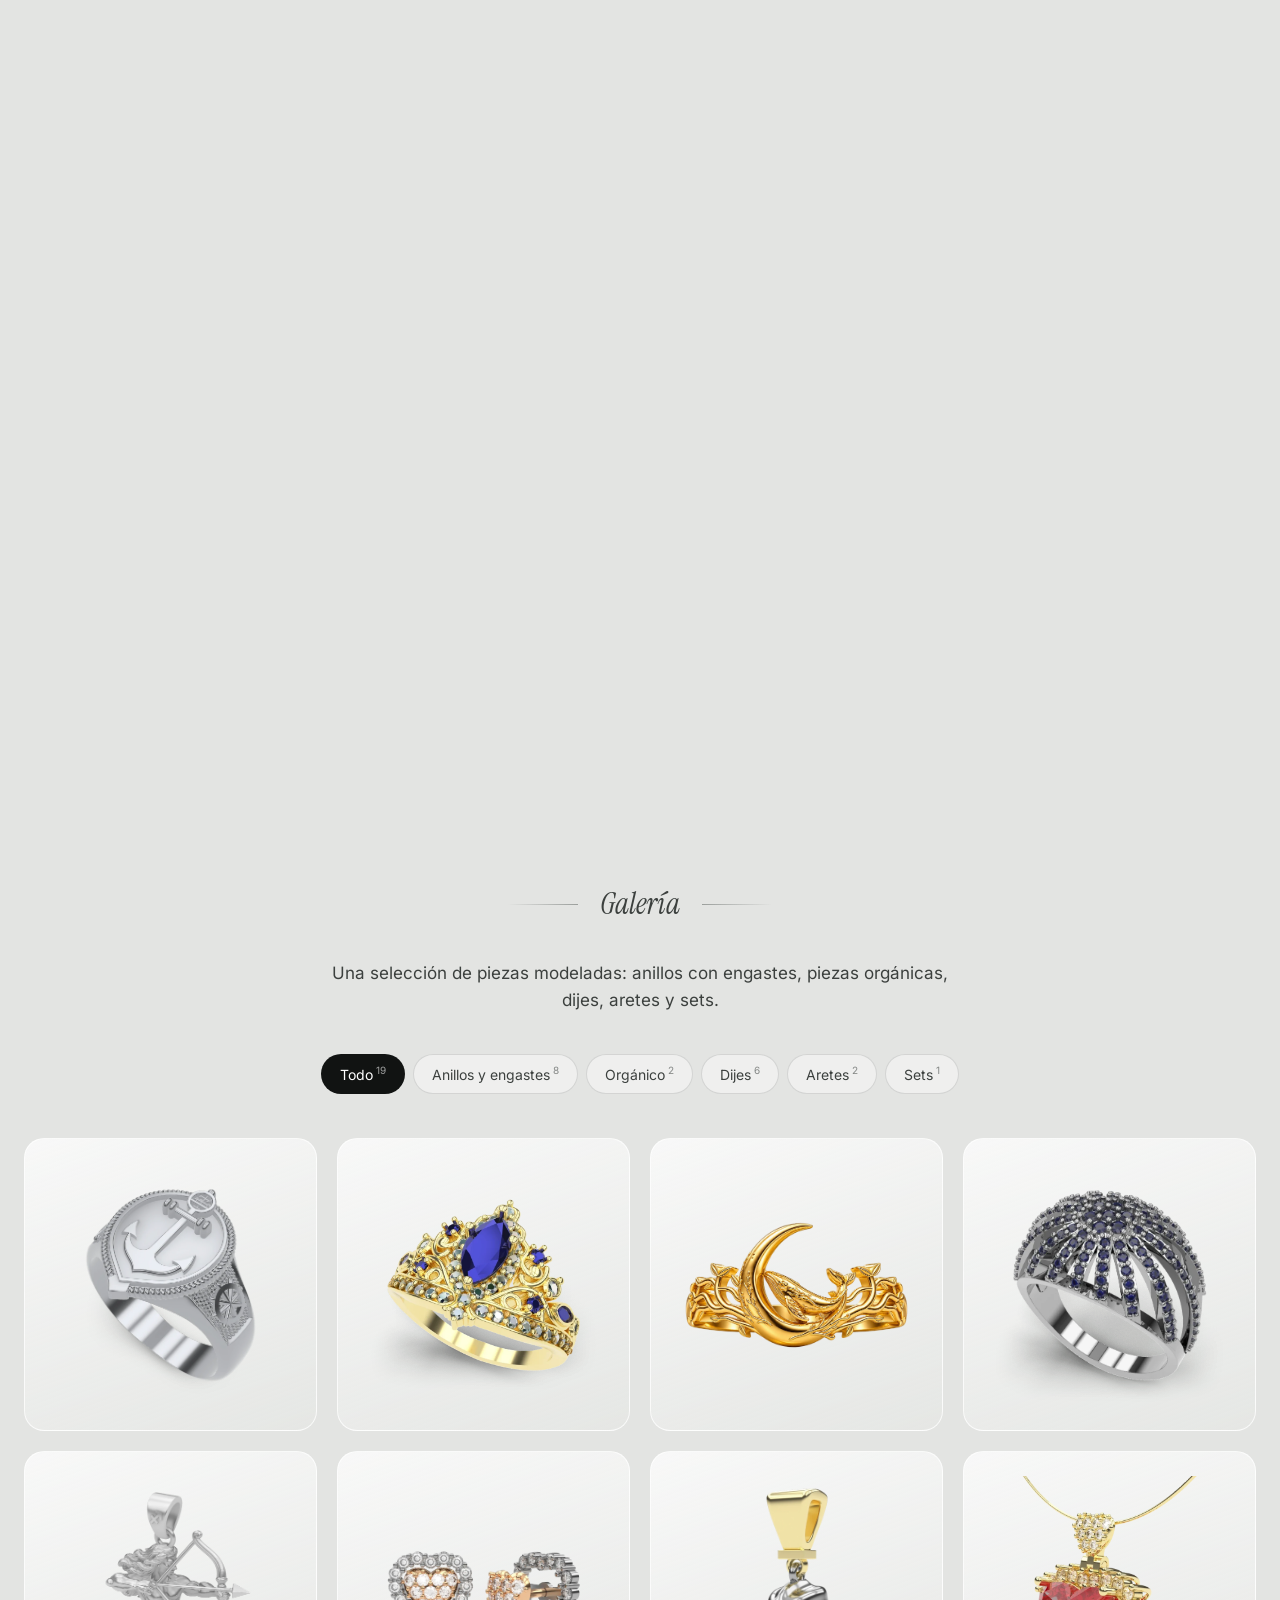
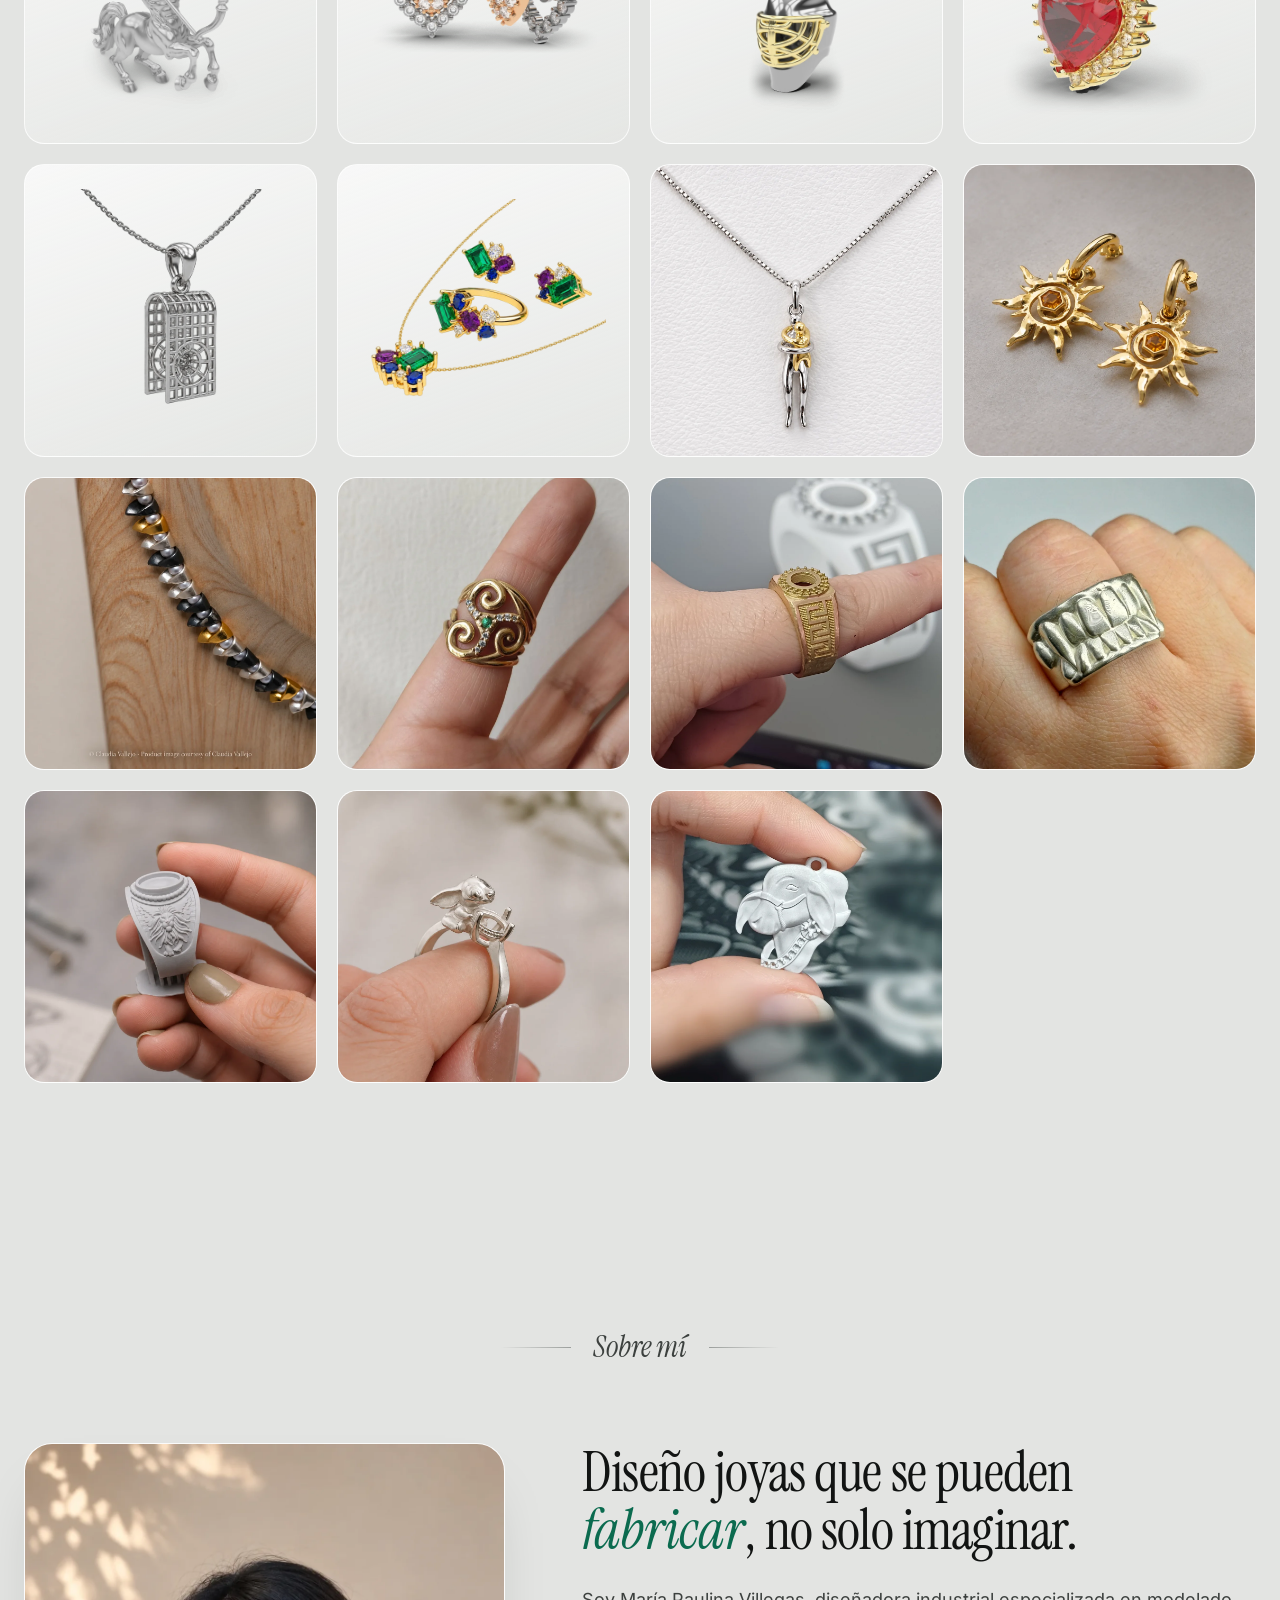
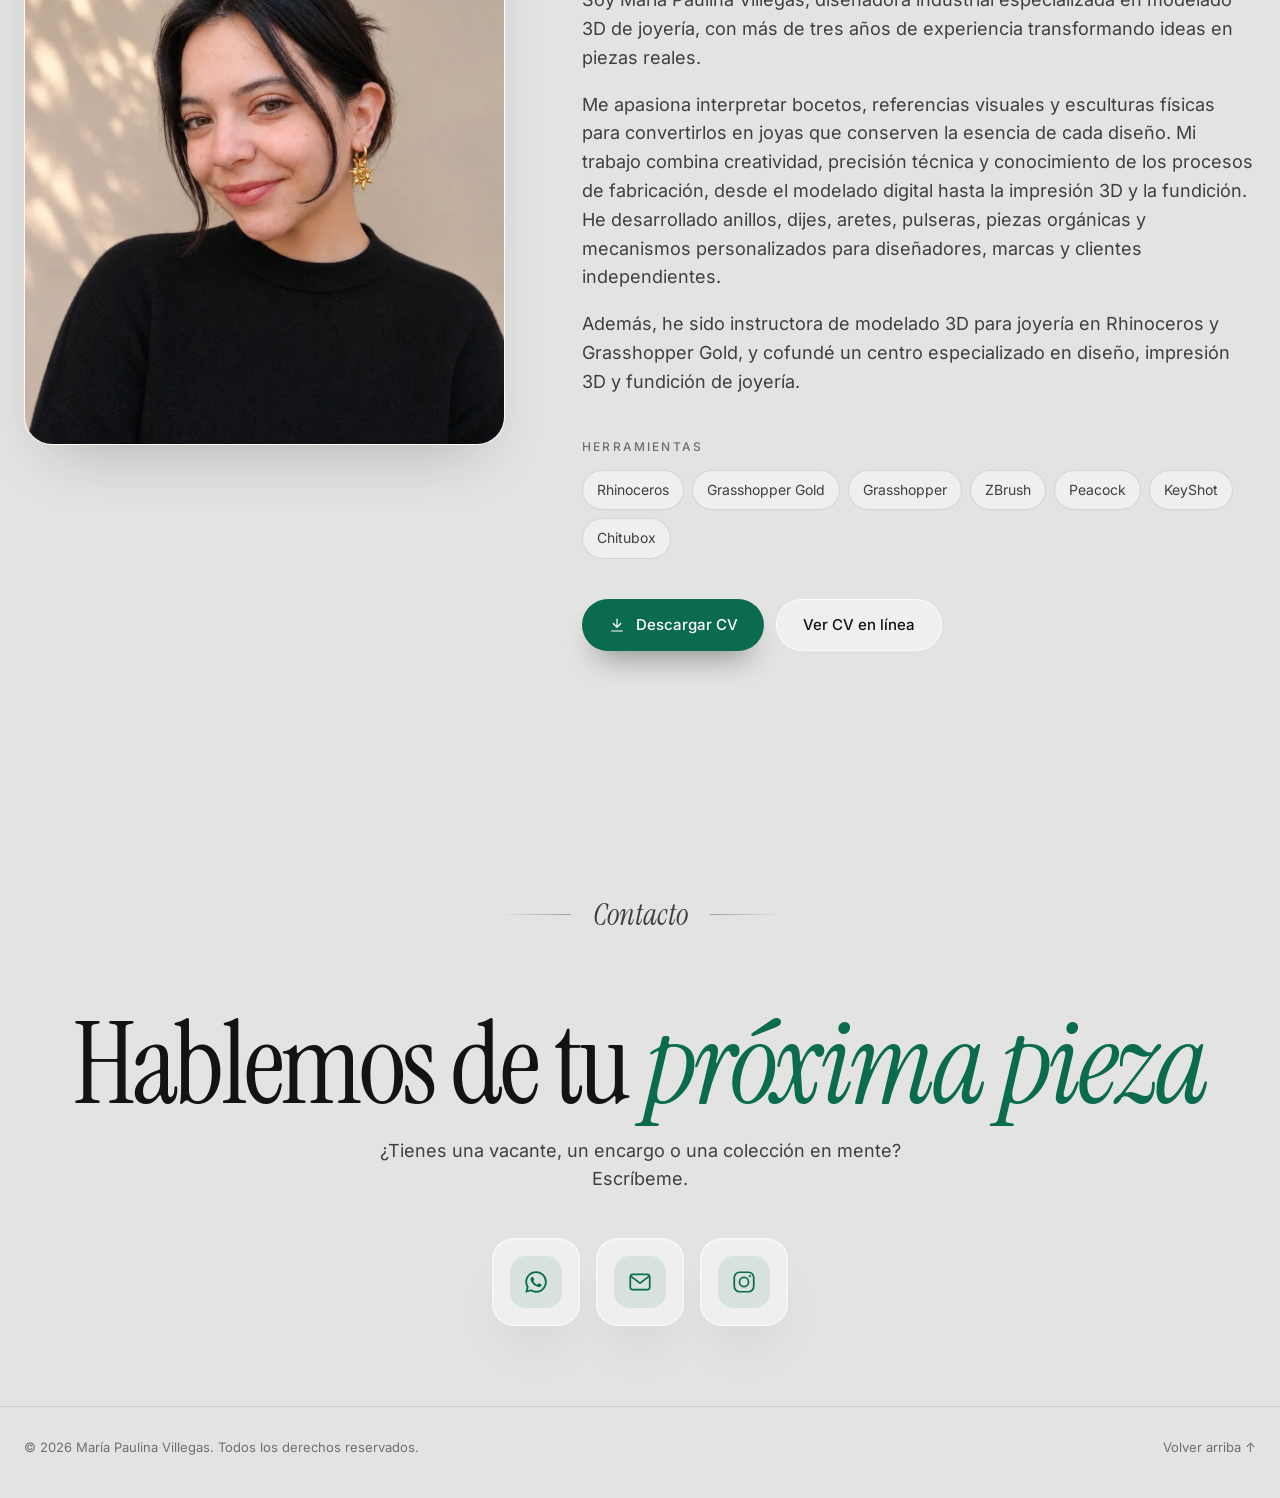
==== commit 344f1bca: "Galería: Leaf Necklace (con el crédito de Claudia Vallejo) Co-Authored-By: Claude Opus 5.5 <noreply@" ====
--- a/index.html
+++ b/index.html
@@ -14,7 +14,7 @@
   <link rel="preload" href="fonts/instrument-serif-latin-400-normal.woff2" as="font" type="font/woff2" crossorigin>
   <link rel="preload" href="fonts/inter-latin-wght-normal.woff2" as="font" type="font/woff2" crossorigin>
   <script>try{var t=localStorage.getItem("mp-theme");if(t)document.documentElement.dataset.theme=t}catch(e){}</script>
-  <link rel="stylesheet" href="css/style.css?v=20261113161238">
+  <link rel="stylesheet" href="css/style.css?v=20261113161801">
   <script>self.ModelViewerElement = { meshoptDecoderLocation: "js/vendor/meshopt_decoder.js" };</script>
   <script type="module" src="js/vendor/model-viewer.min.js"></script>
 </head>
@@ -124,8 +124,8 @@
     </div>
   </div>
 
-  <script src="js/i18n.js?v=20261113161238"></script>
-  <script src="js/data.js?v=20261113161238"></script>
-  <script src="js/app.js?v=20261113161238"></script>
+  <script src="js/i18n.js?v=20261113161801"></script>
+  <script src="js/data.js?v=20261113161801"></script>
+  <script src="js/app.js?v=20261113161801"></script>
 </body>
 </html>
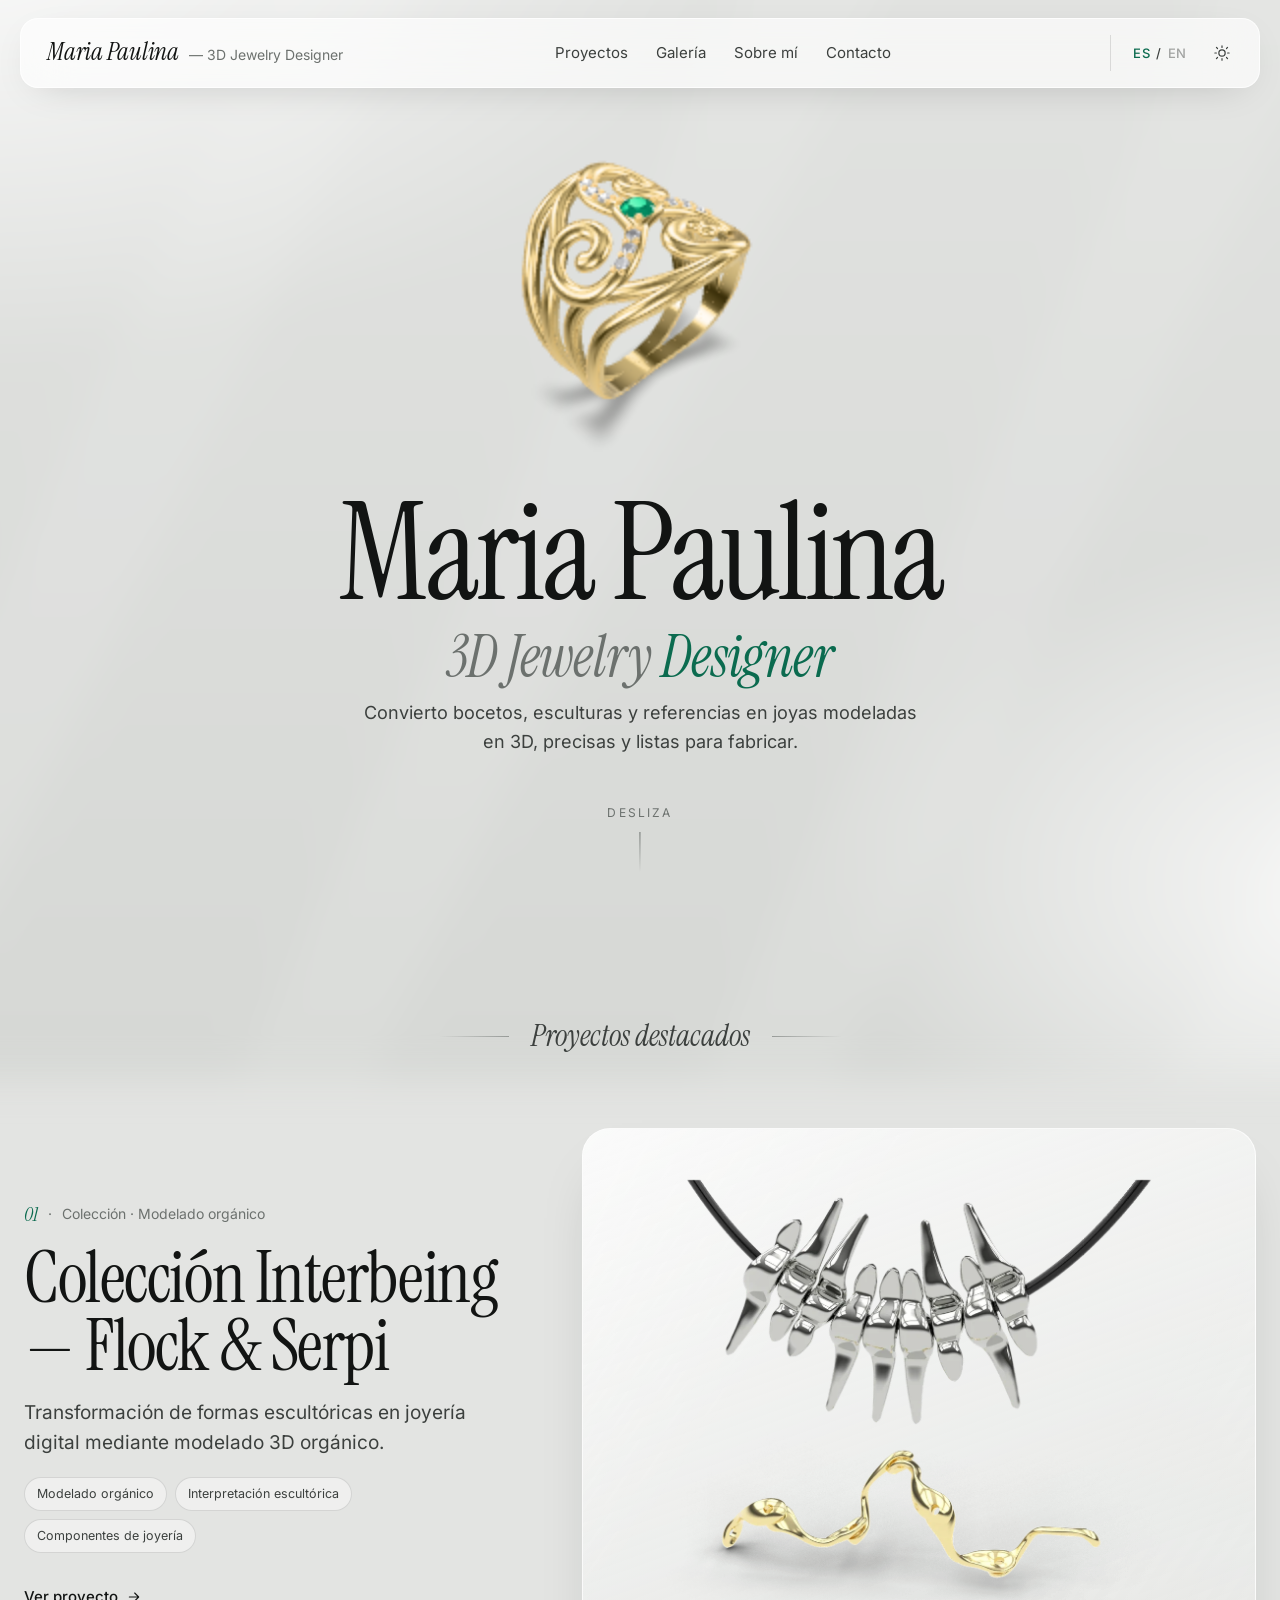
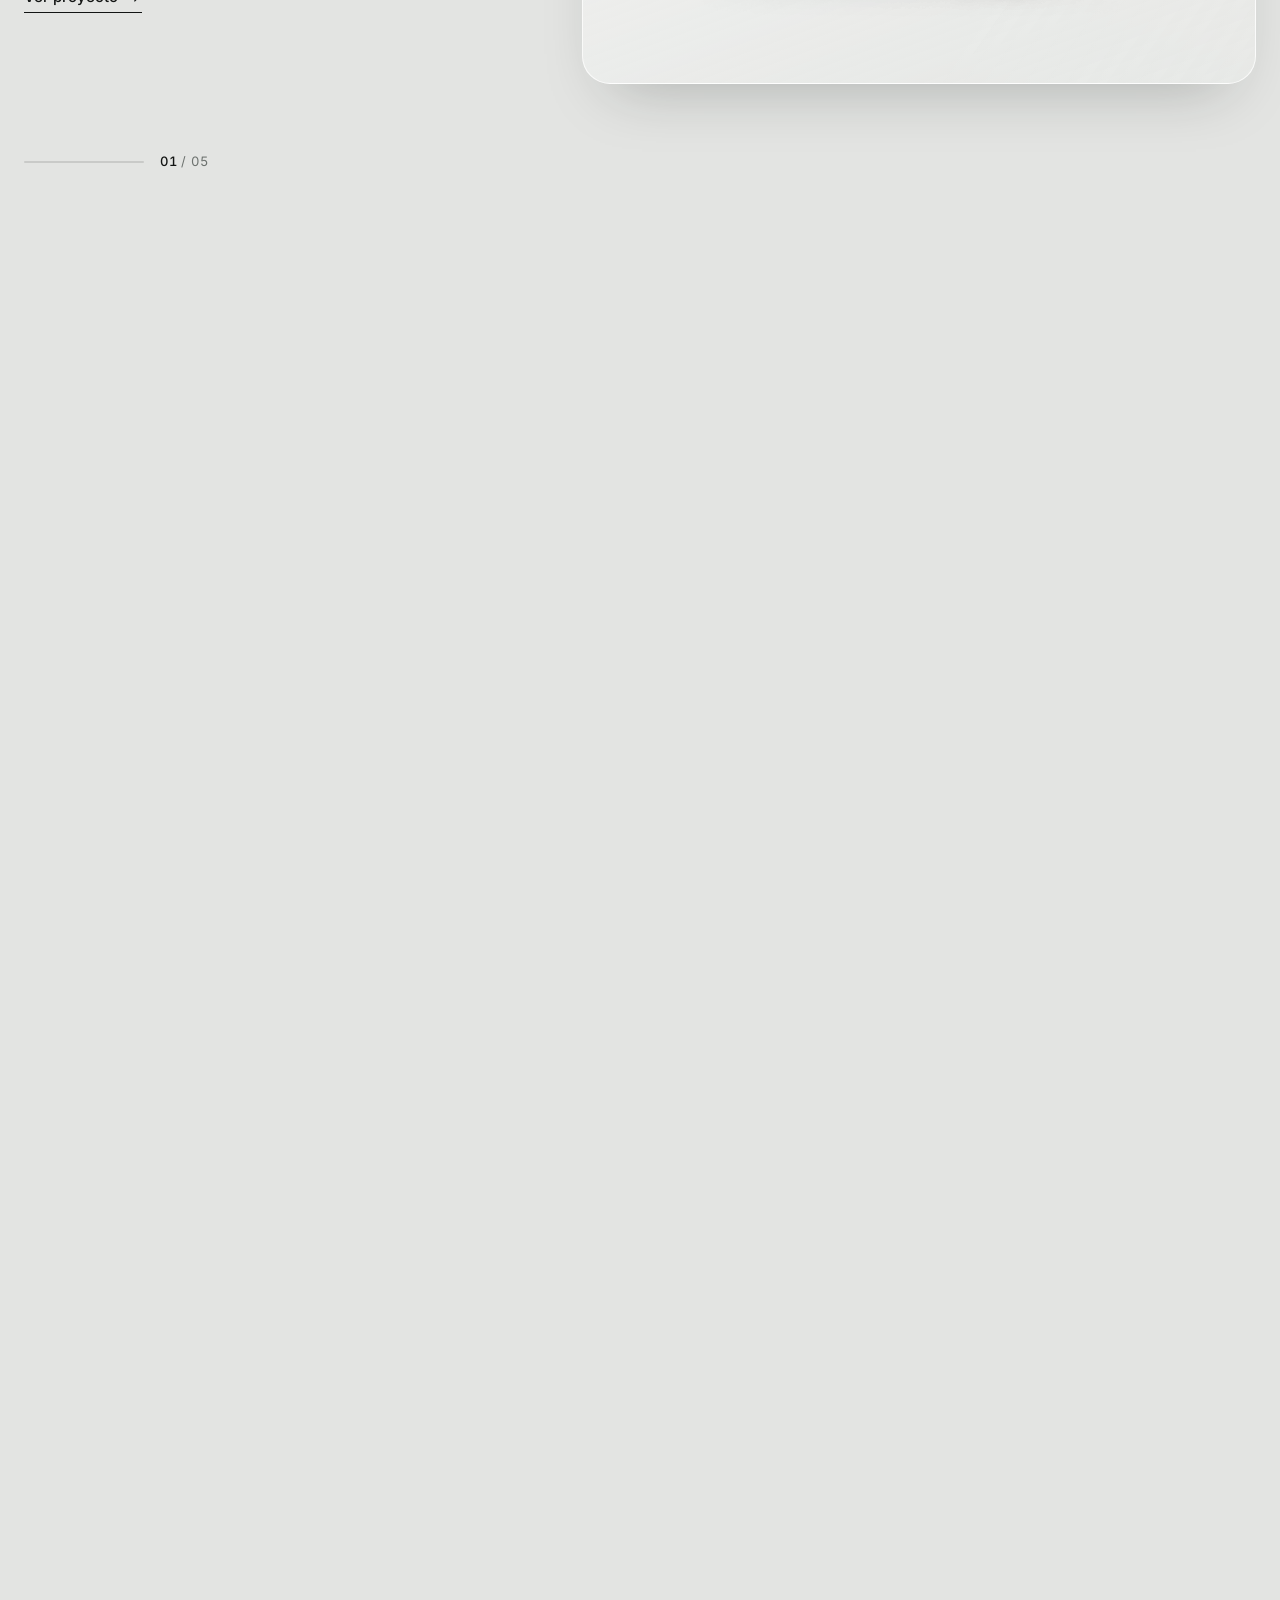
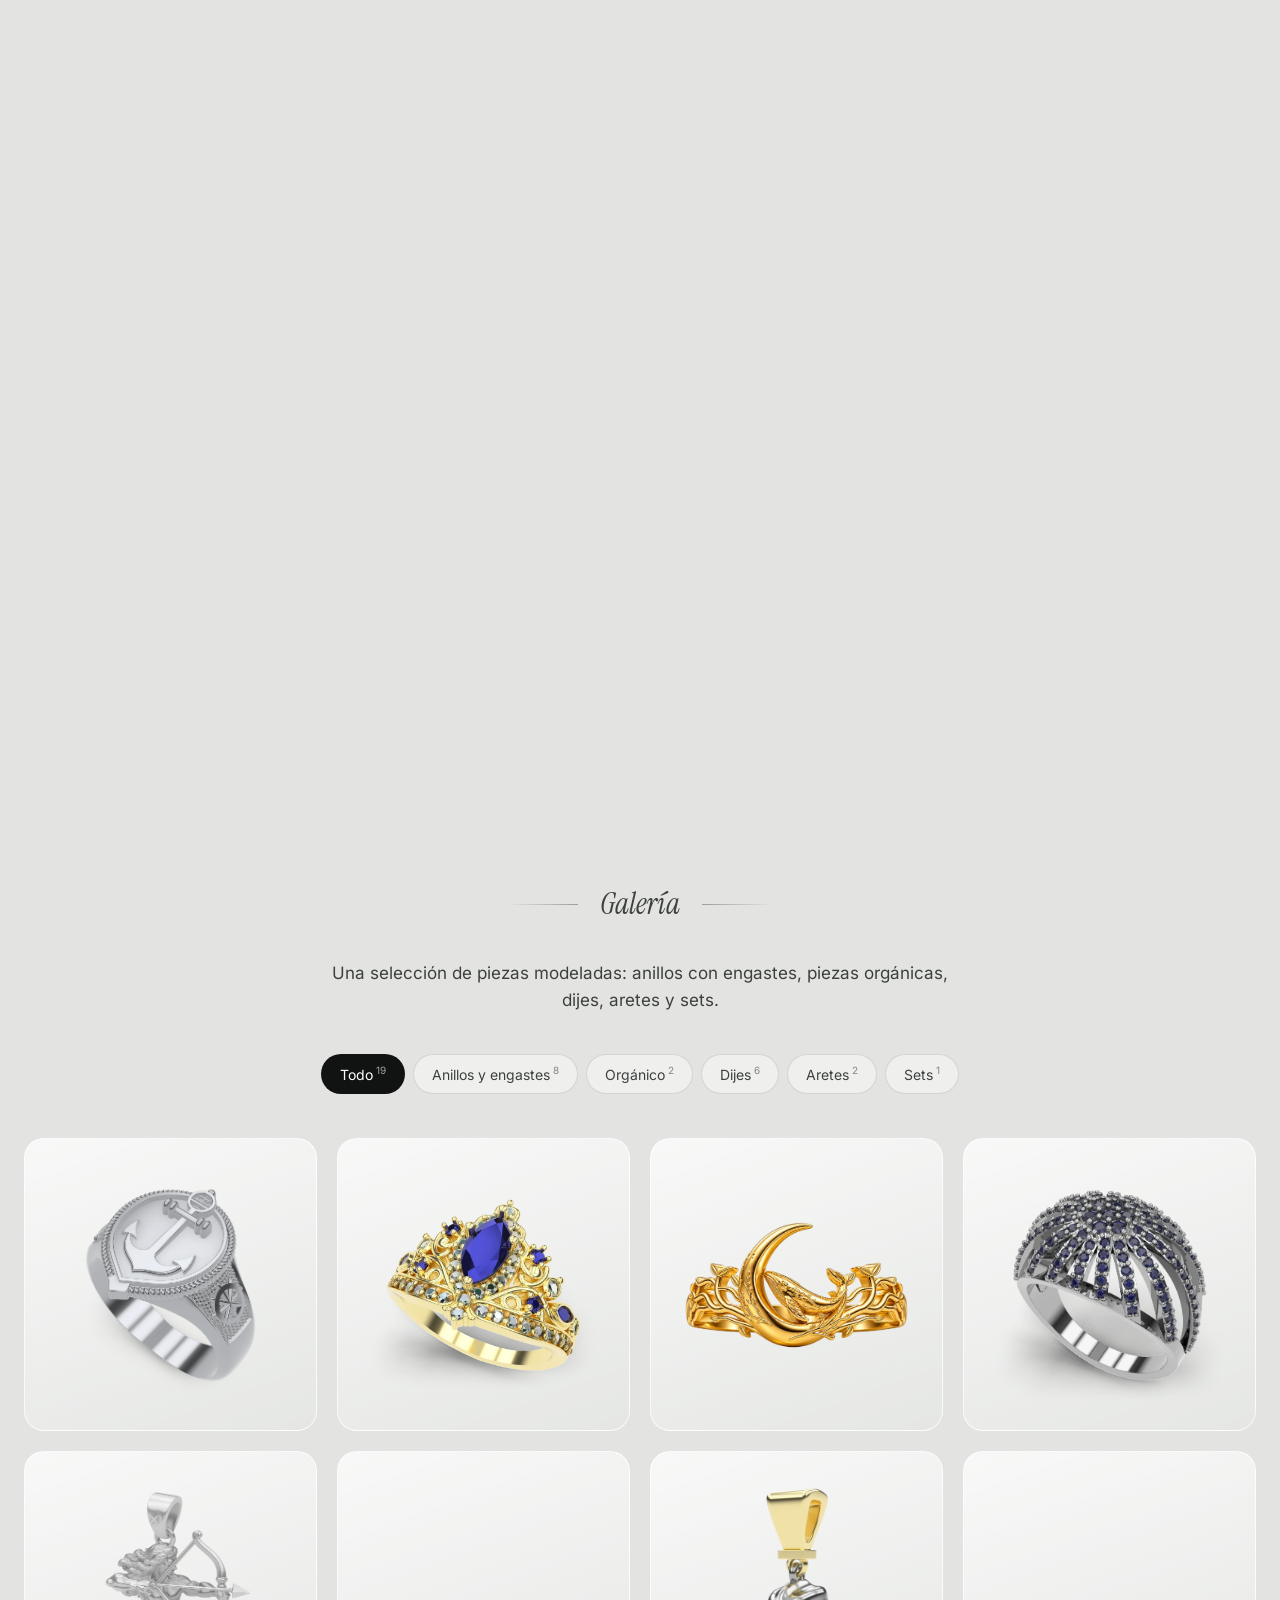
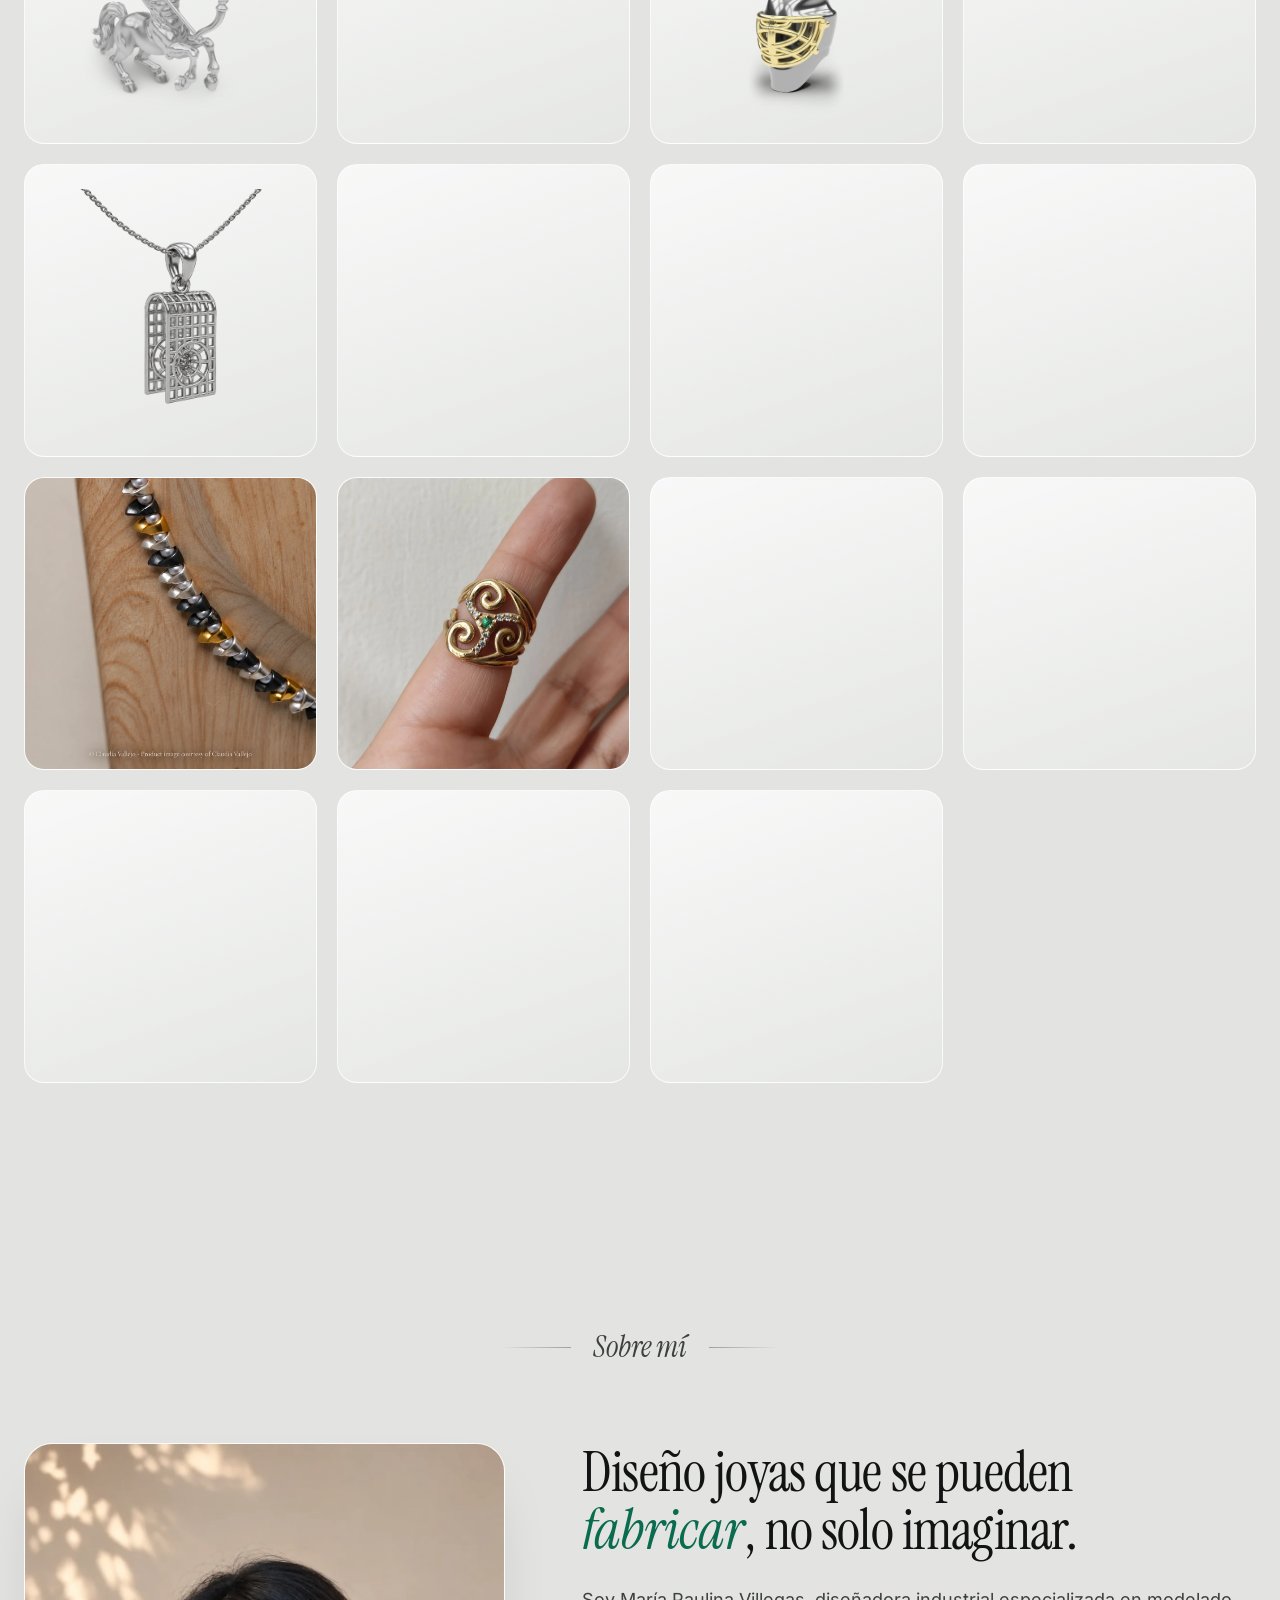
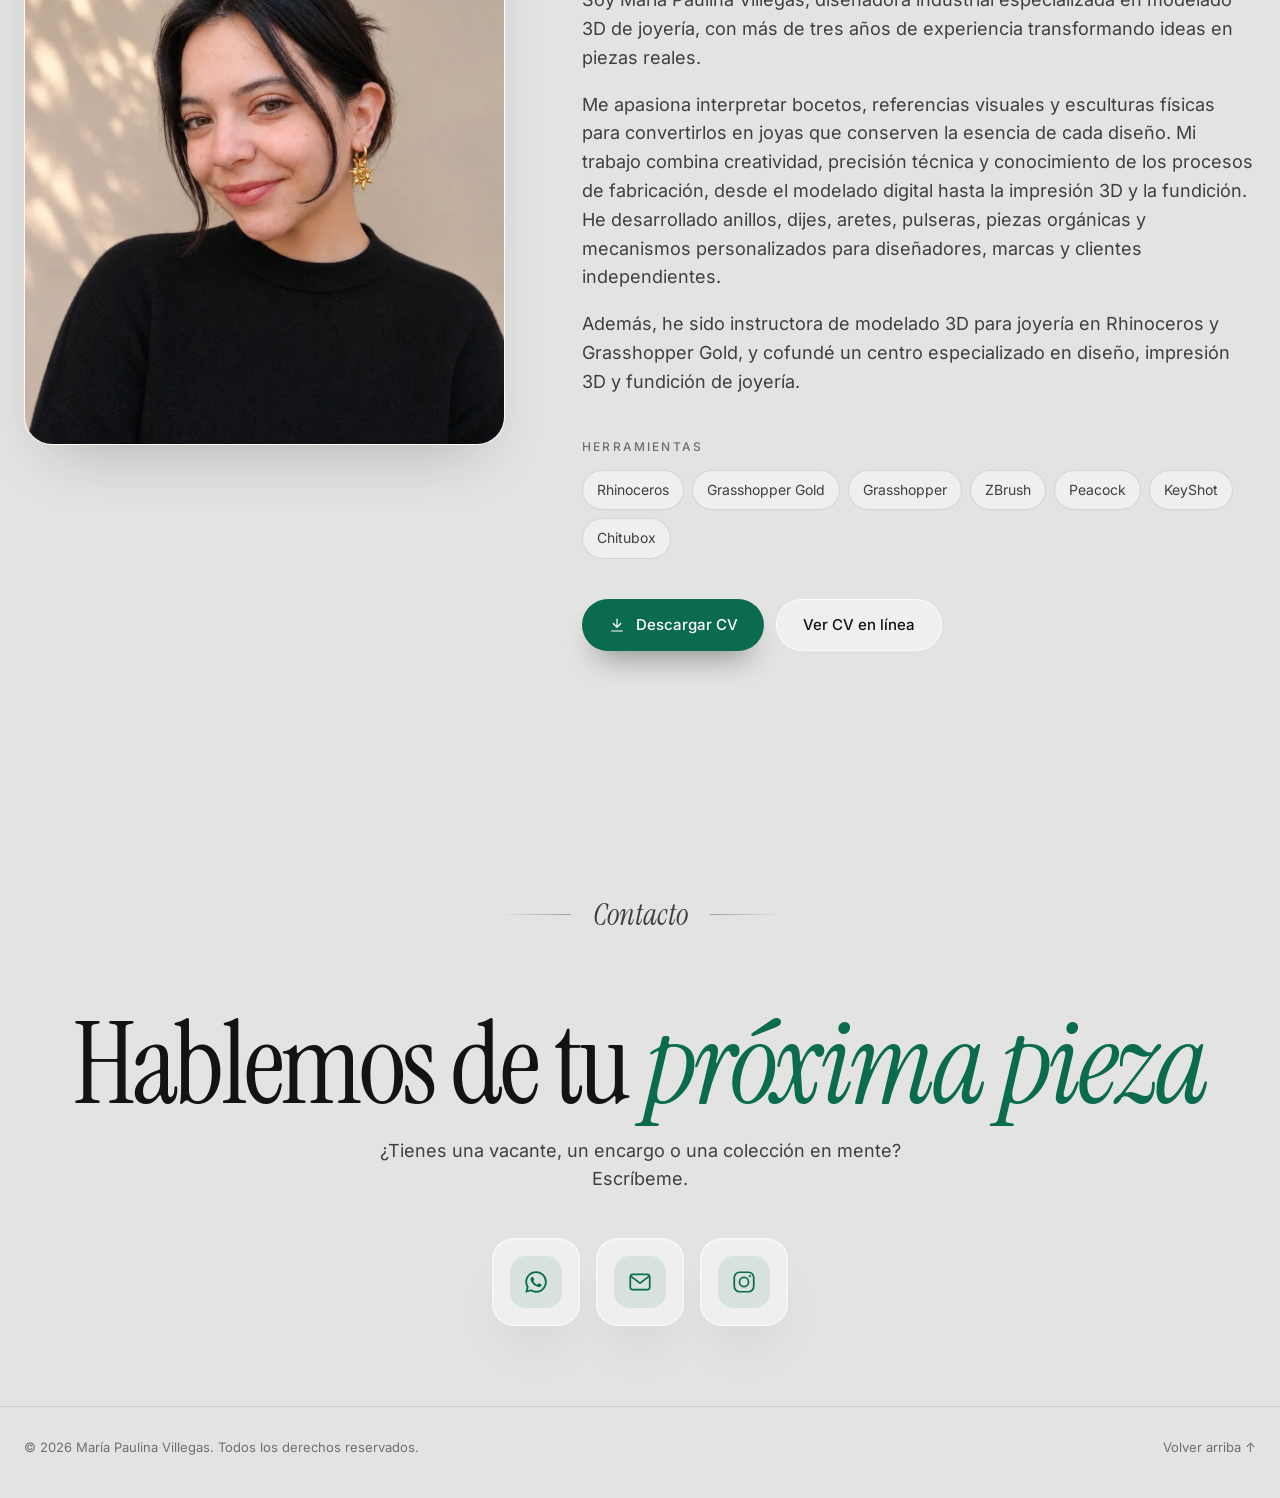
==== commit d560fac7: "Galería: Anillo Vampiro Co-Authored-By: Claude Opus 5.5 <noreply@anthropic.com> Claude-Session: http" ====
--- a/index.html
+++ b/index.html
@@ -14,7 +14,7 @@
   <link rel="preload" href="fonts/instrument-serif-latin-400-normal.woff2" as="font" type="font/woff2" crossorigin>
   <link rel="preload" href="fonts/inter-latin-wght-normal.woff2" as="font" type="font/woff2" crossorigin>
   <script>try{var t=localStorage.getItem("mp-theme");if(t)document.documentElement.dataset.theme=t}catch(e){}</script>
-  <link rel="stylesheet" href="css/style.css?v=20261113161801">
+  <link rel="stylesheet" href="css/style.css?v=20261113161858">
   <script>self.ModelViewerElement = { meshoptDecoderLocation: "js/vendor/meshopt_decoder.js" };</script>
   <script type="module" src="js/vendor/model-viewer.min.js"></script>
 </head>
@@ -124,8 +124,8 @@
     </div>
   </div>
 
-  <script src="js/i18n.js?v=20261113161801"></script>
-  <script src="js/data.js?v=20261113161801"></script>
-  <script src="js/app.js?v=20261113161801"></script>
+  <script src="js/i18n.js?v=20261113161858"></script>
+  <script src="js/data.js?v=20261113161858"></script>
+  <script src="js/app.js?v=20261113161858"></script>
 </body>
 </html>
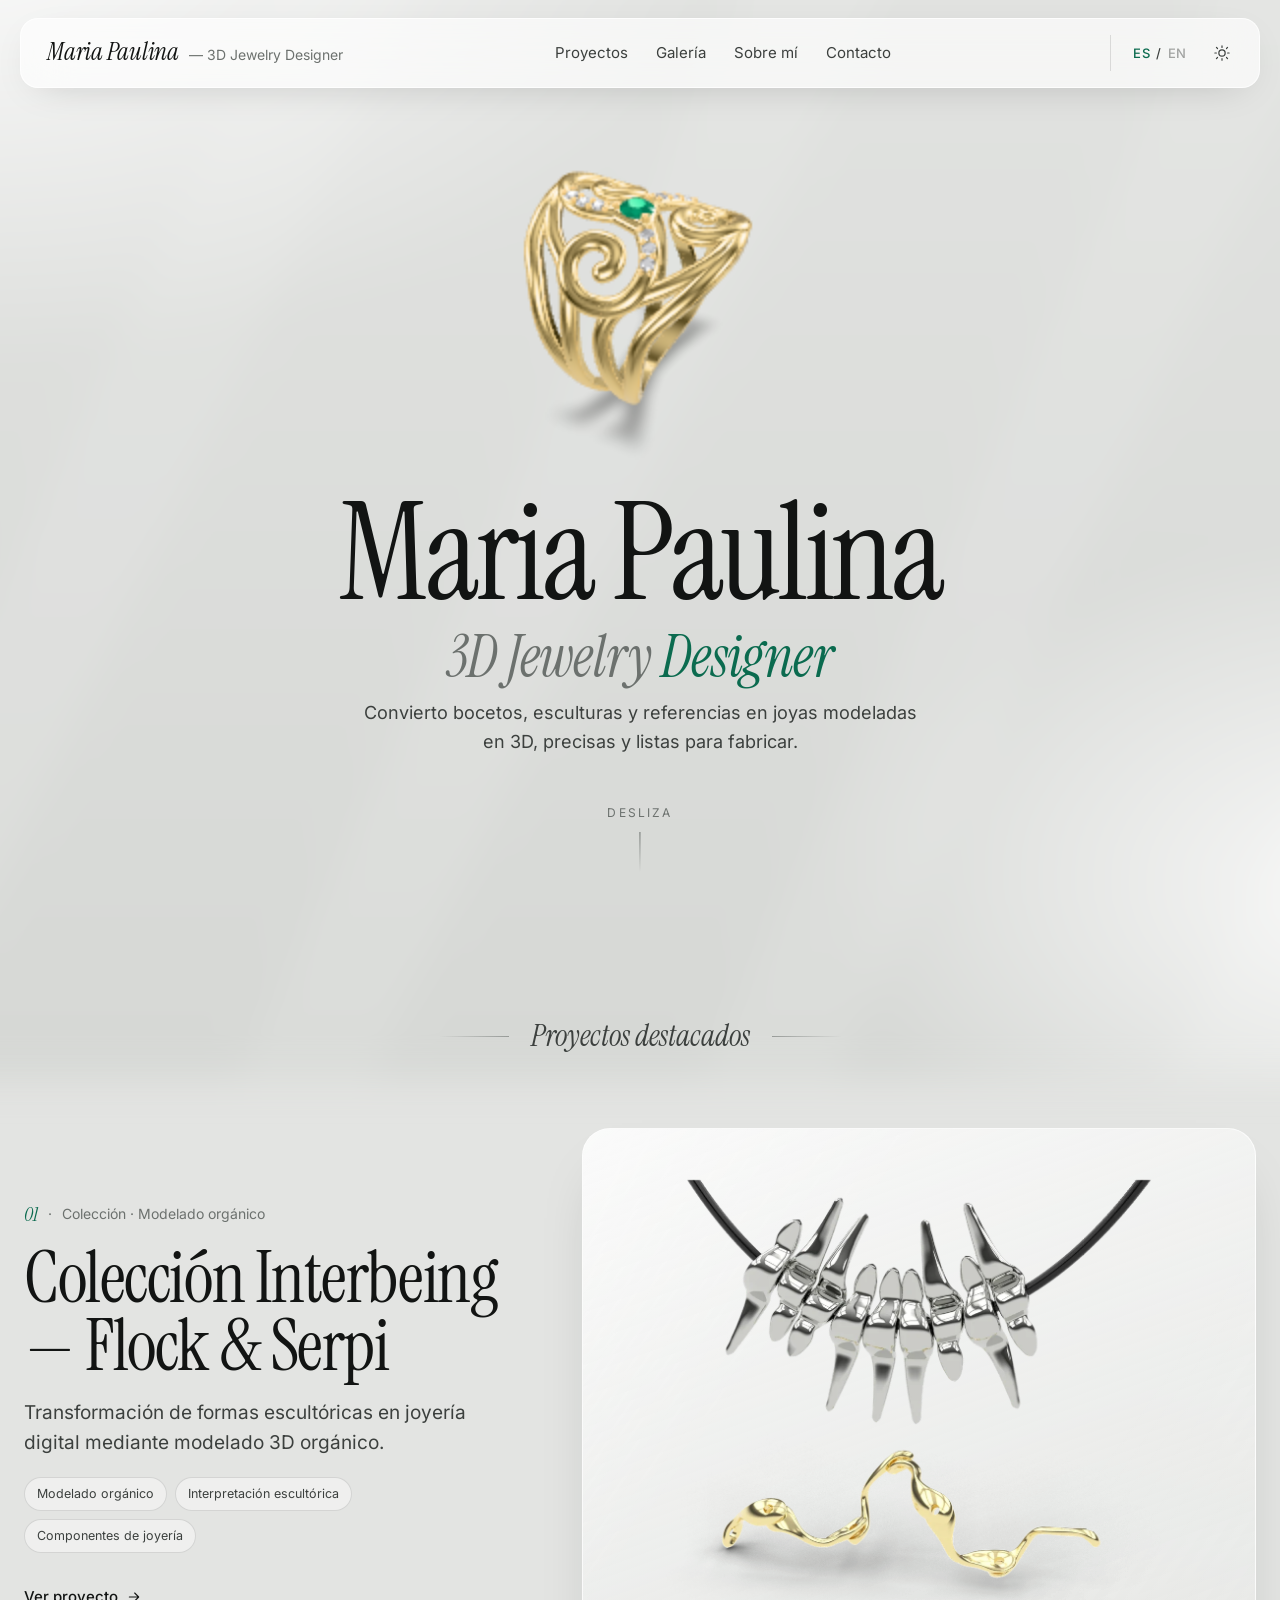
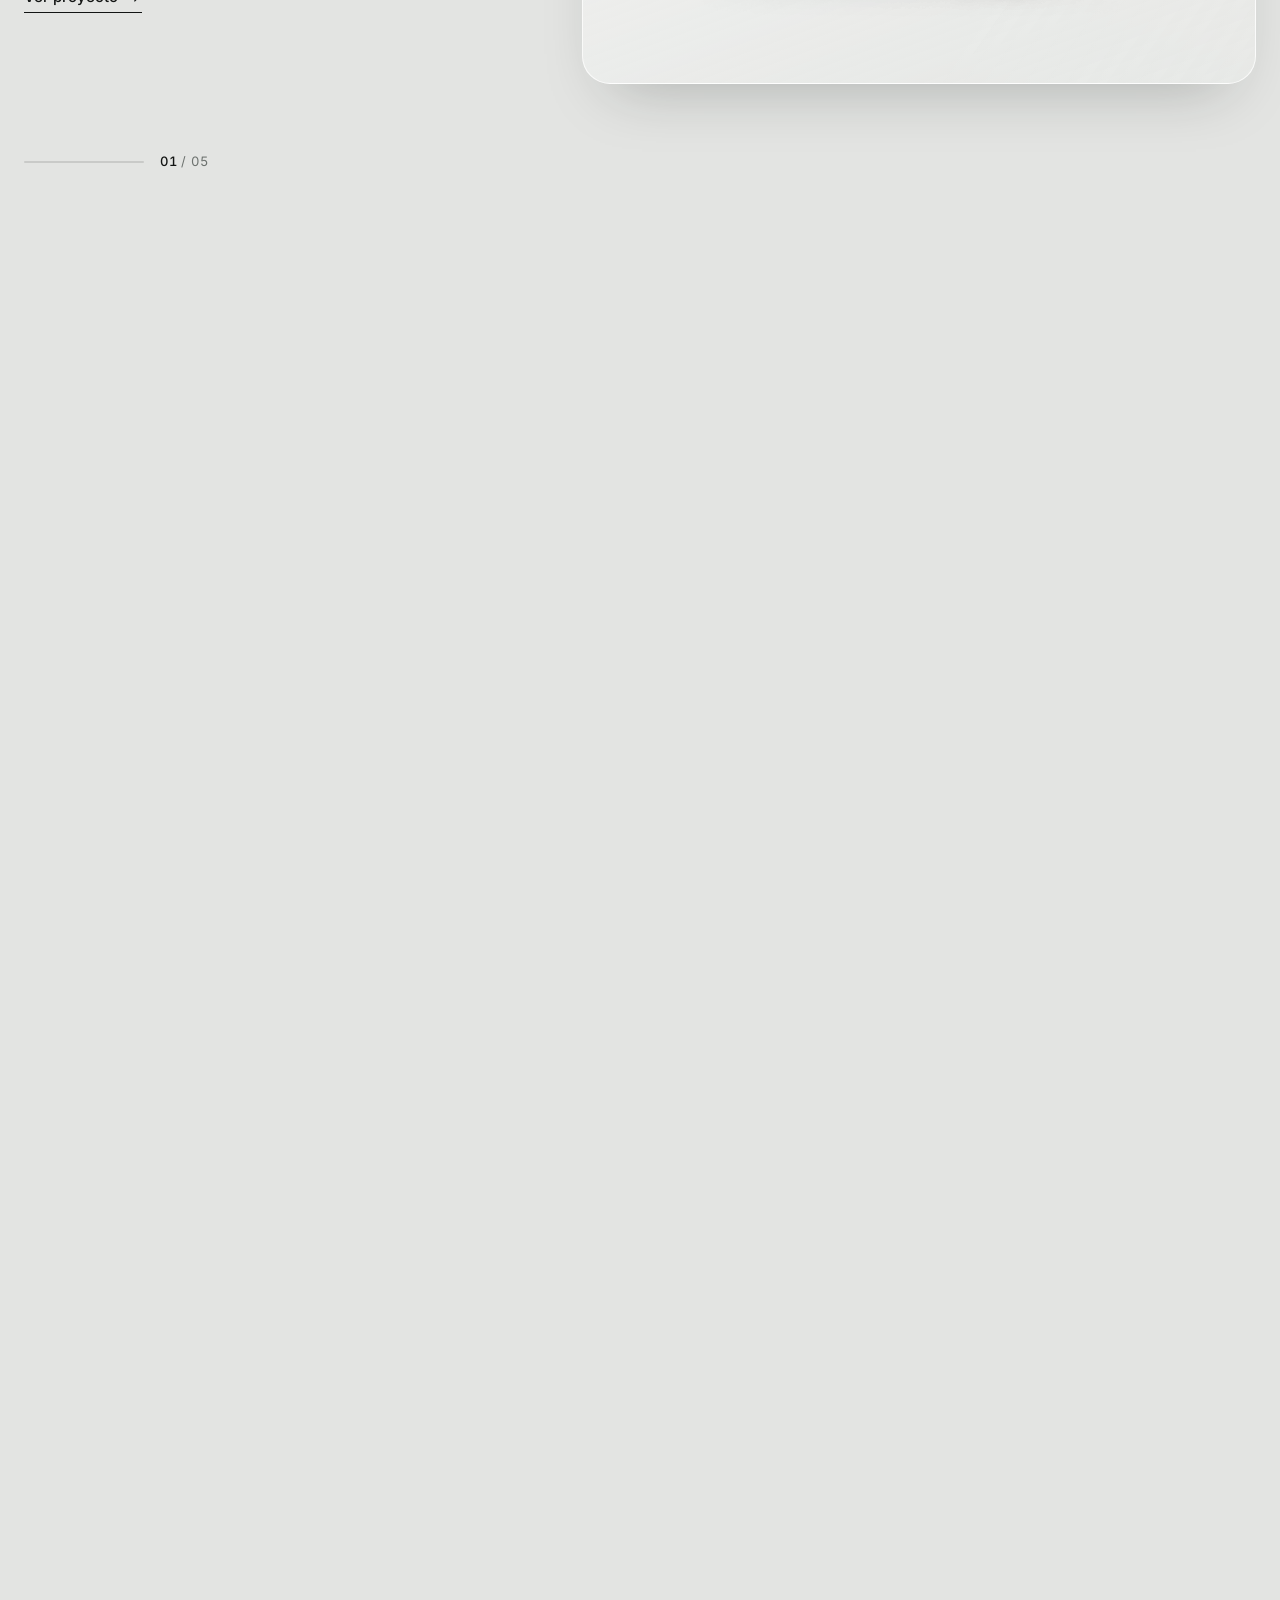
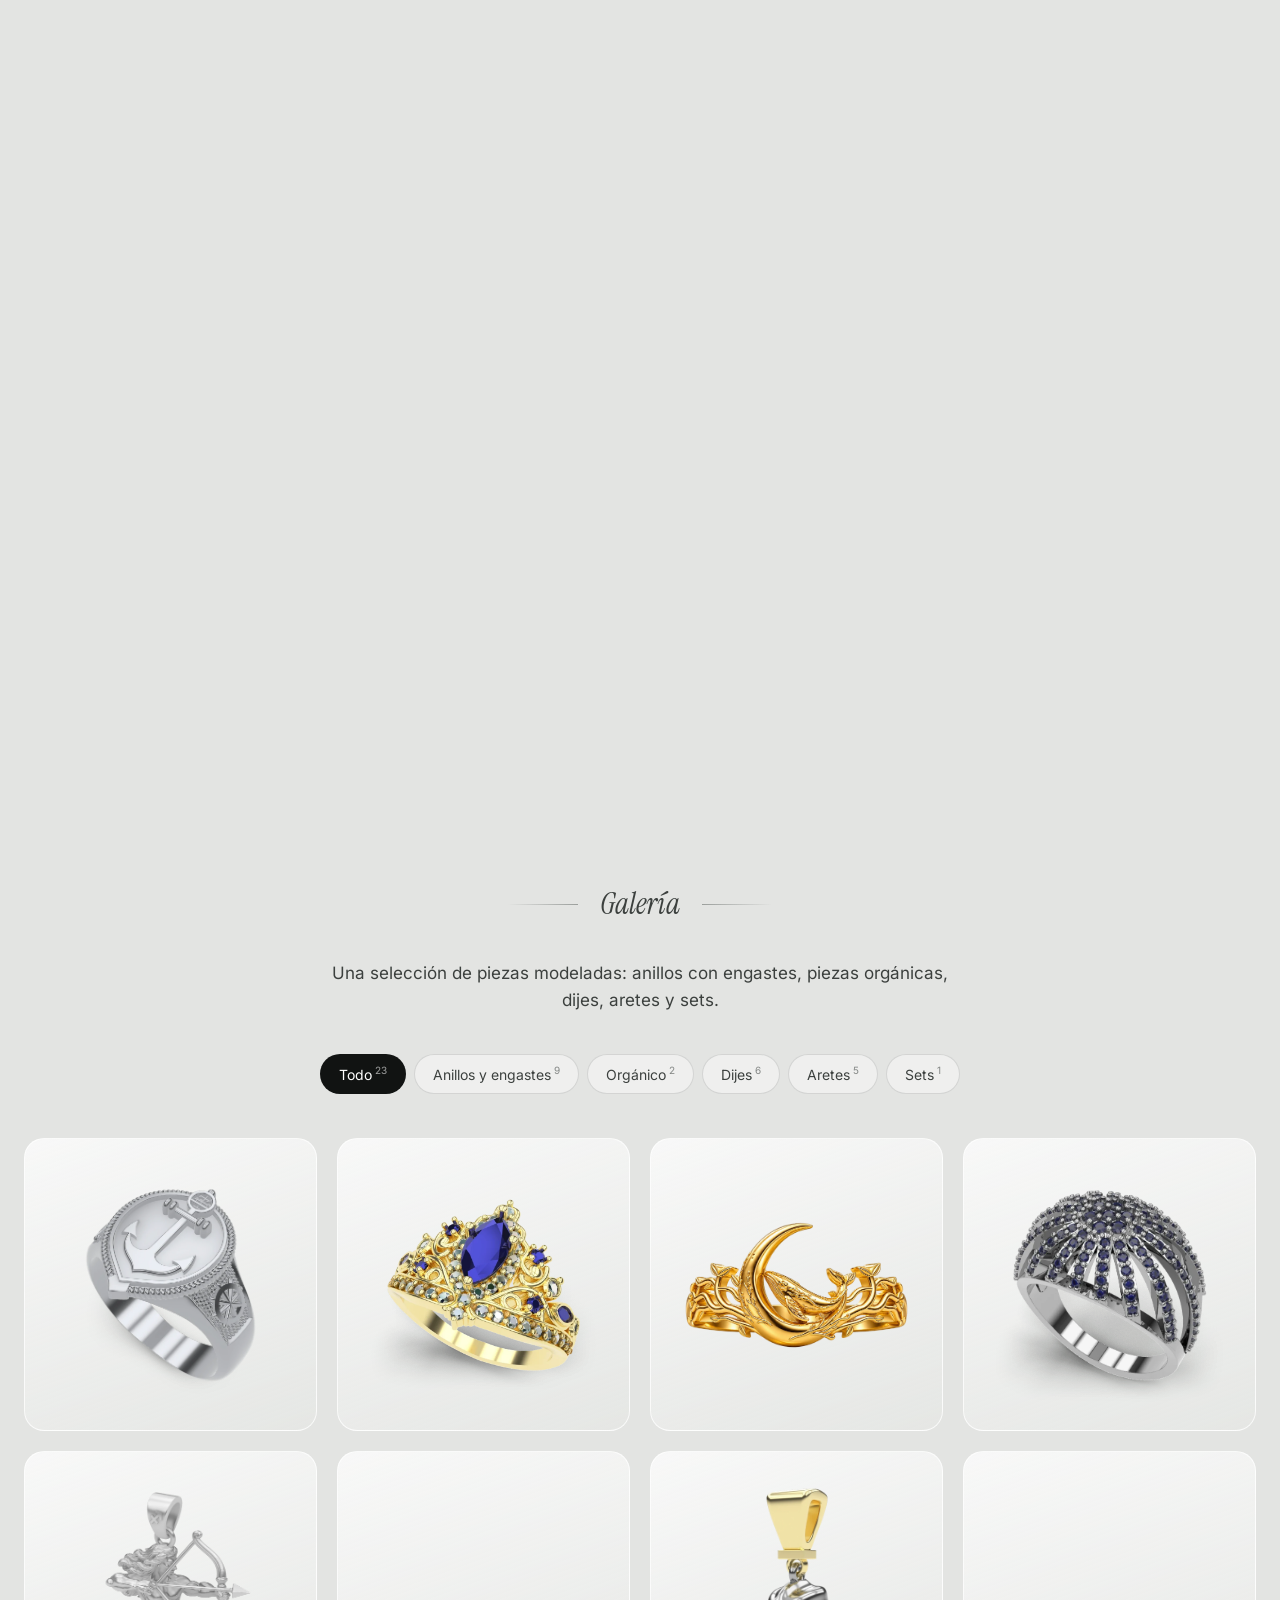
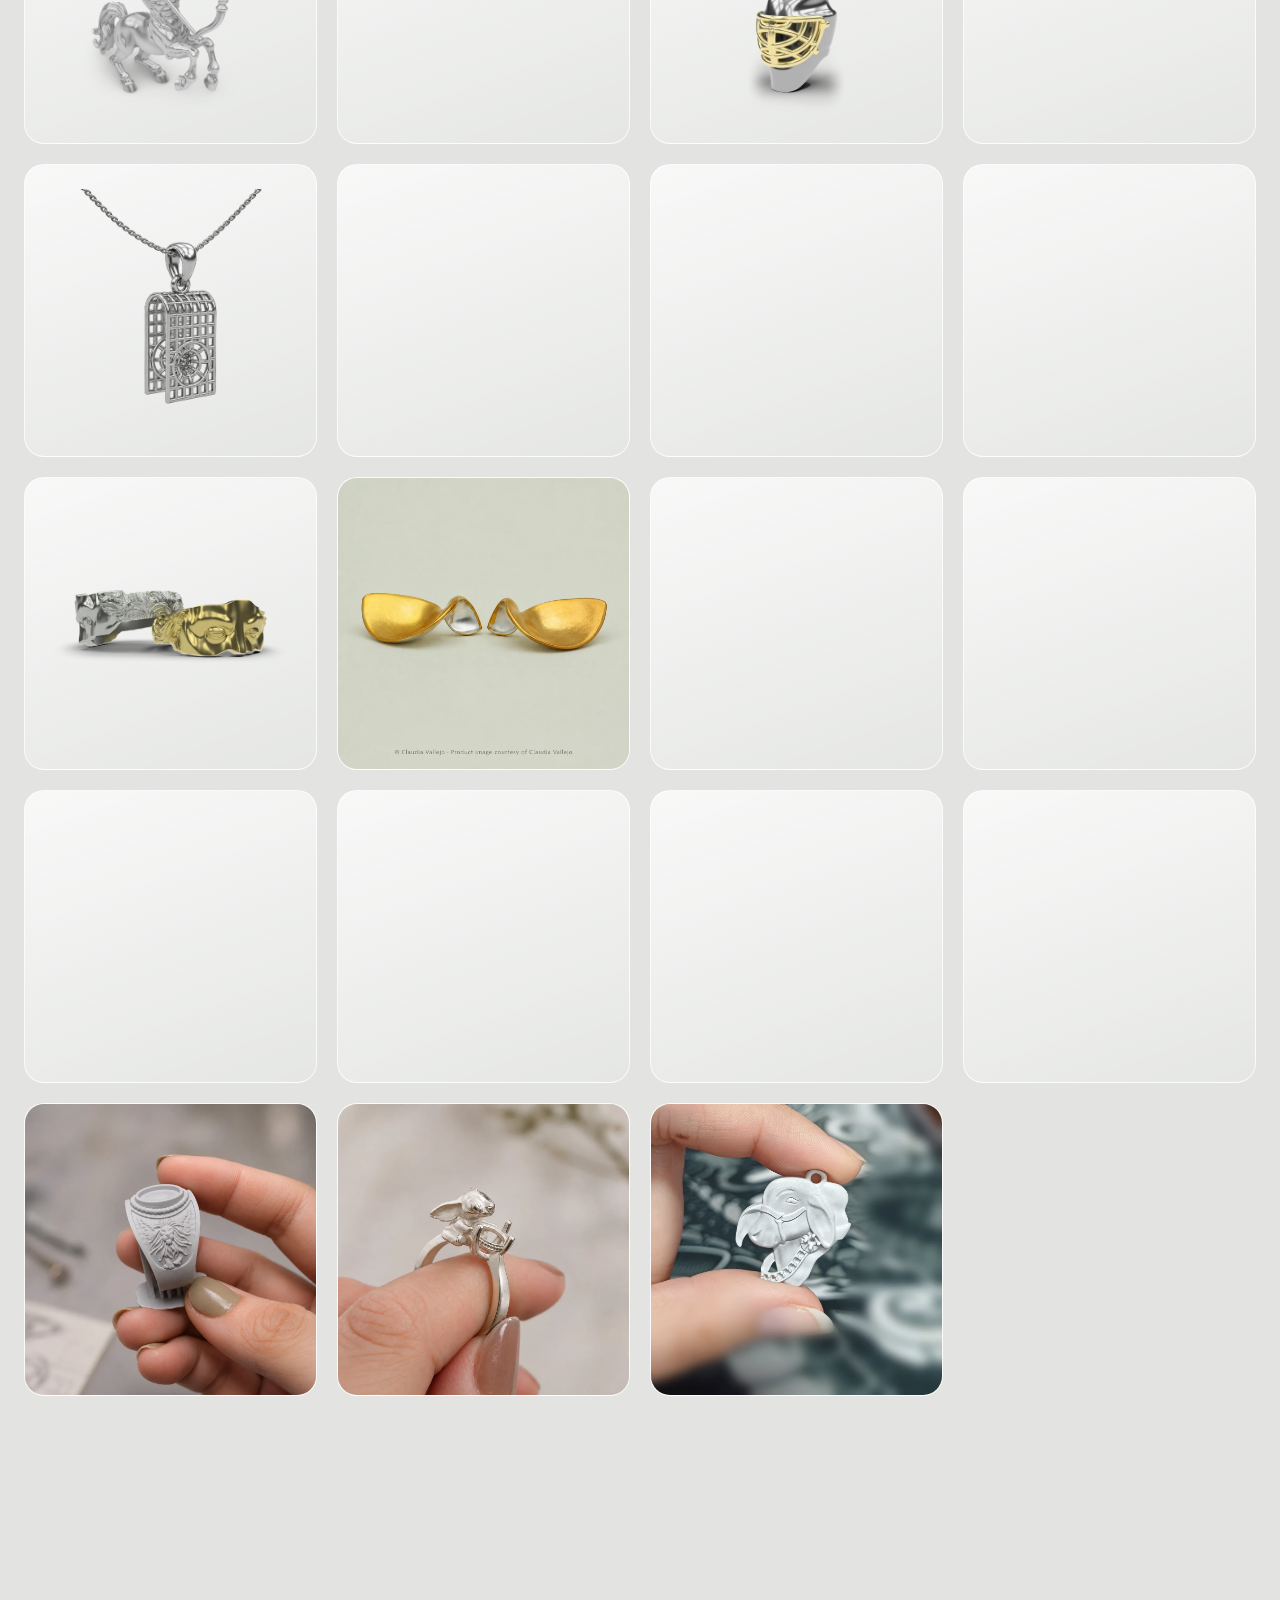
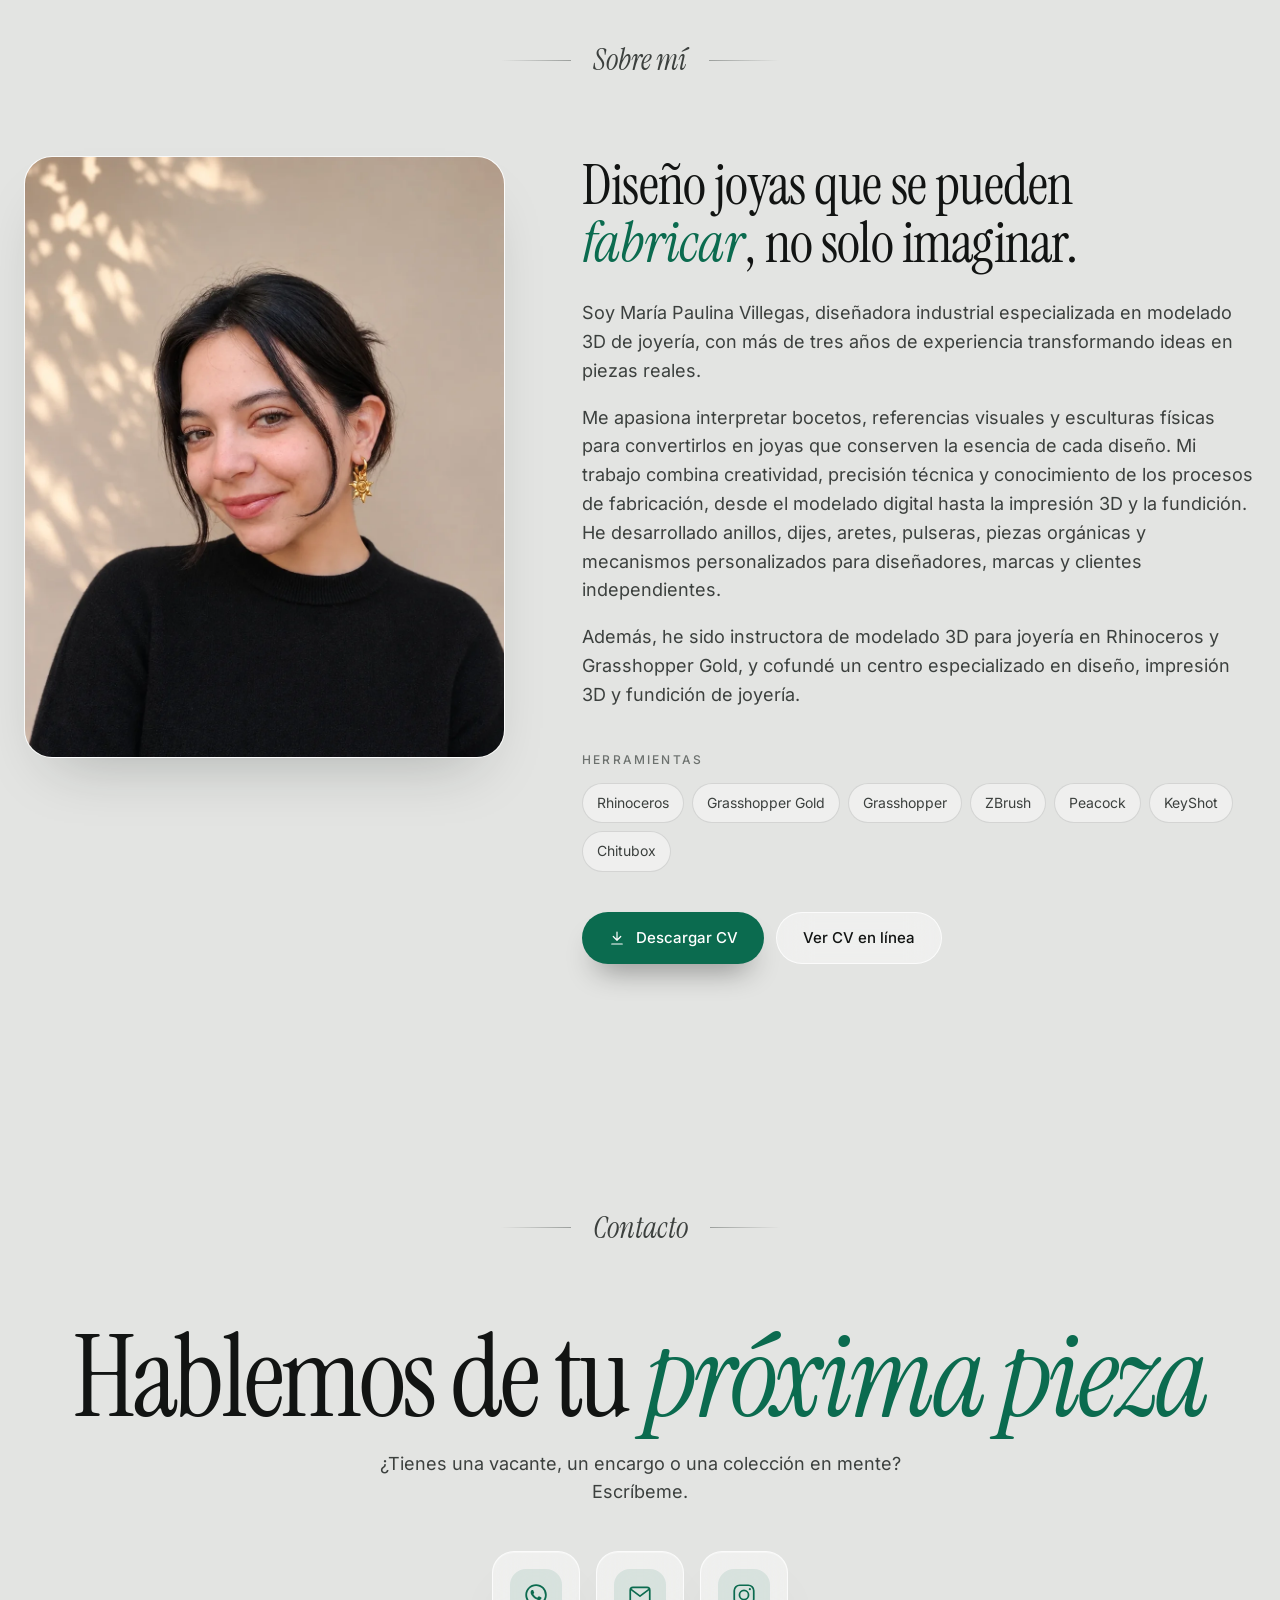
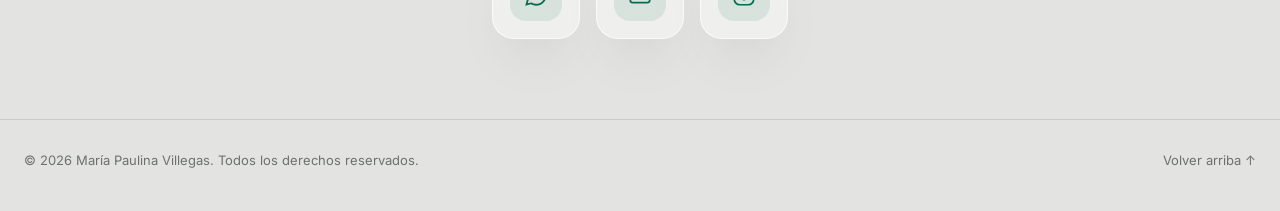
==== commit 1558b9ff: "Galería: Anillo Perseo, Elly Studs, Opposites Attract y Unity Studs junto a los renders Co-Authored-" ====
--- a/index.html
+++ b/index.html
@@ -14,7 +14,7 @@
   <link rel="preload" href="fonts/instrument-serif-latin-400-normal.woff2" as="font" type="font/woff2" crossorigin>
   <link rel="preload" href="fonts/inter-latin-wght-normal.woff2" as="font" type="font/woff2" crossorigin>
   <script>try{var t=localStorage.getItem("mp-theme");if(t)document.documentElement.dataset.theme=t}catch(e){}</script>
-  <link rel="stylesheet" href="css/style.css?v=20261113161858">
+  <link rel="stylesheet" href="css/style.css?v=20261116183642">
   <script>self.ModelViewerElement = { meshoptDecoderLocation: "js/vendor/meshopt_decoder.js" };</script>
   <script type="module" src="js/vendor/model-viewer.min.js"></script>
 </head>
@@ -124,8 +124,8 @@
     </div>
   </div>
 
-  <script src="js/i18n.js?v=20261113161858"></script>
-  <script src="js/data.js?v=20261113161858"></script>
-  <script src="js/app.js?v=20261113161858"></script>
+  <script src="js/i18n.js?v=20261116183642"></script>
+  <script src="js/data.js?v=20261116183642"></script>
+  <script src="js/app.js?v=20261116183642"></script>
 </body>
 </html>
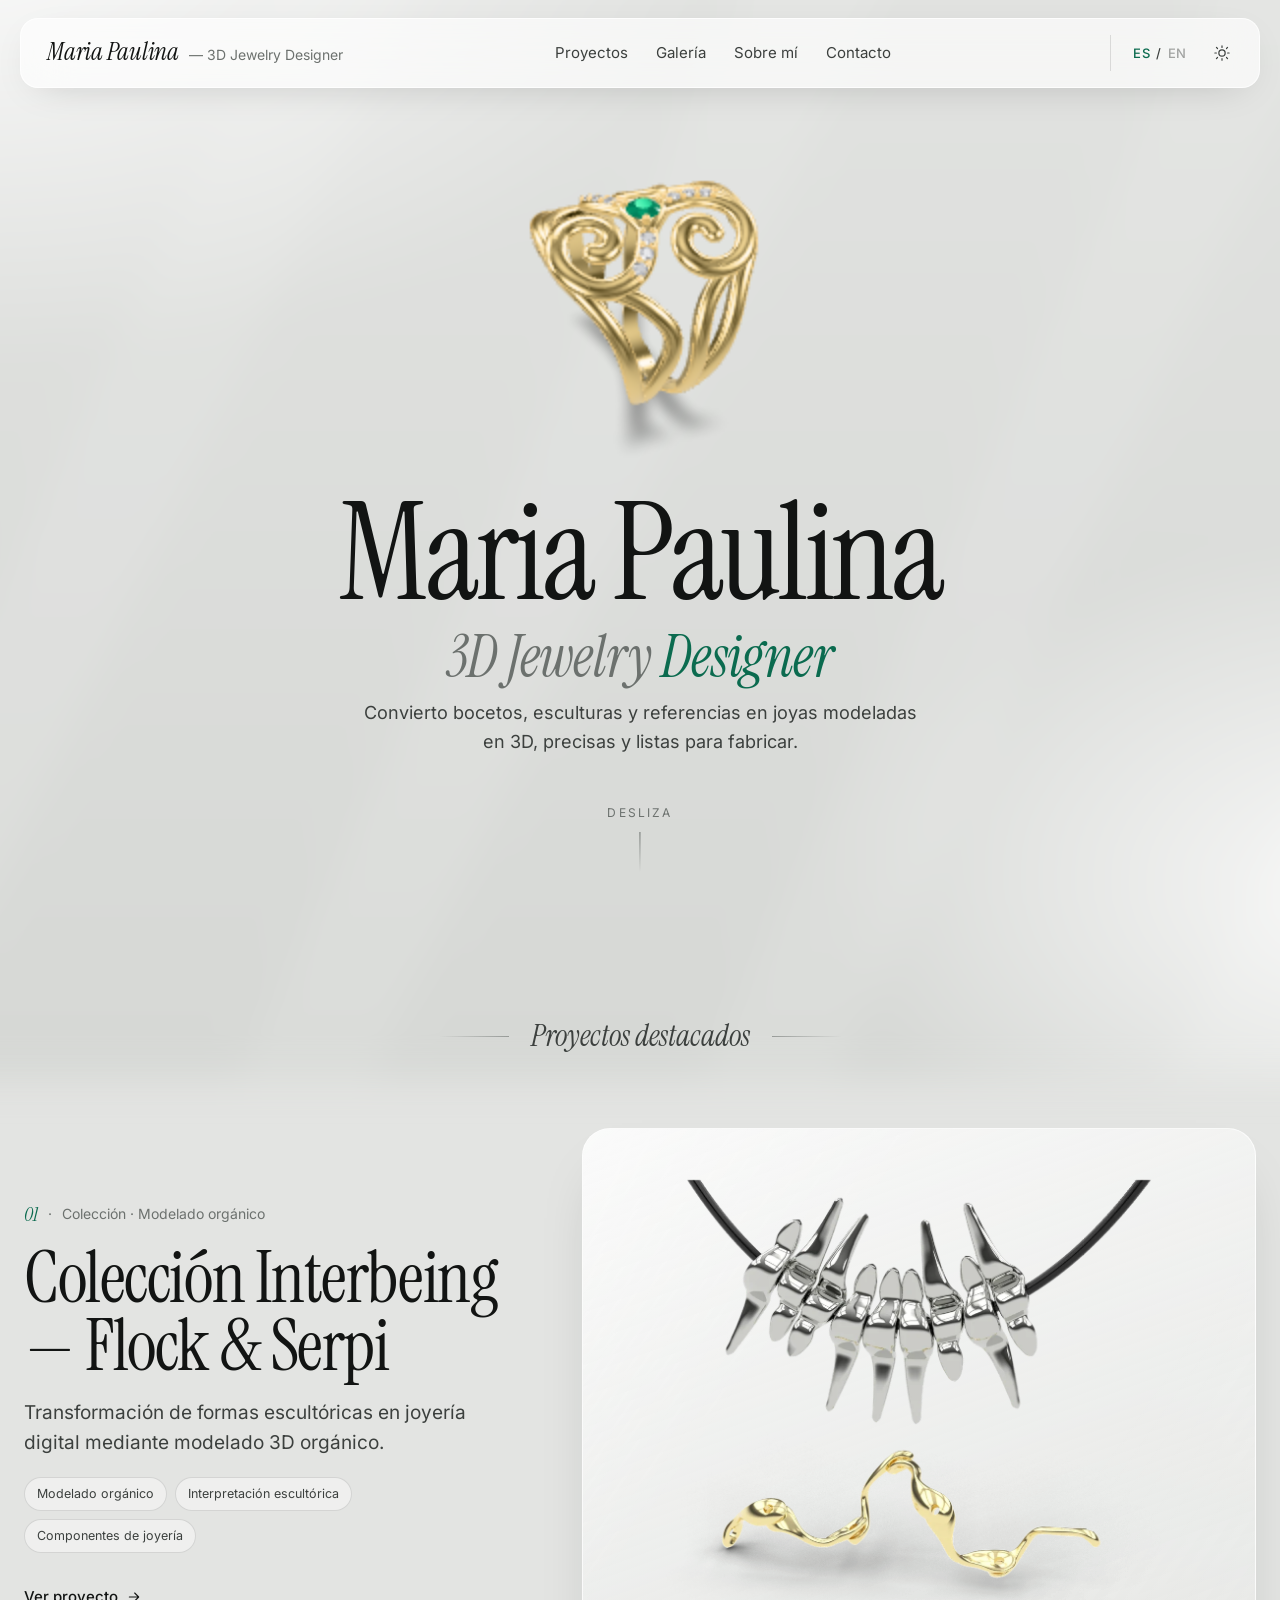
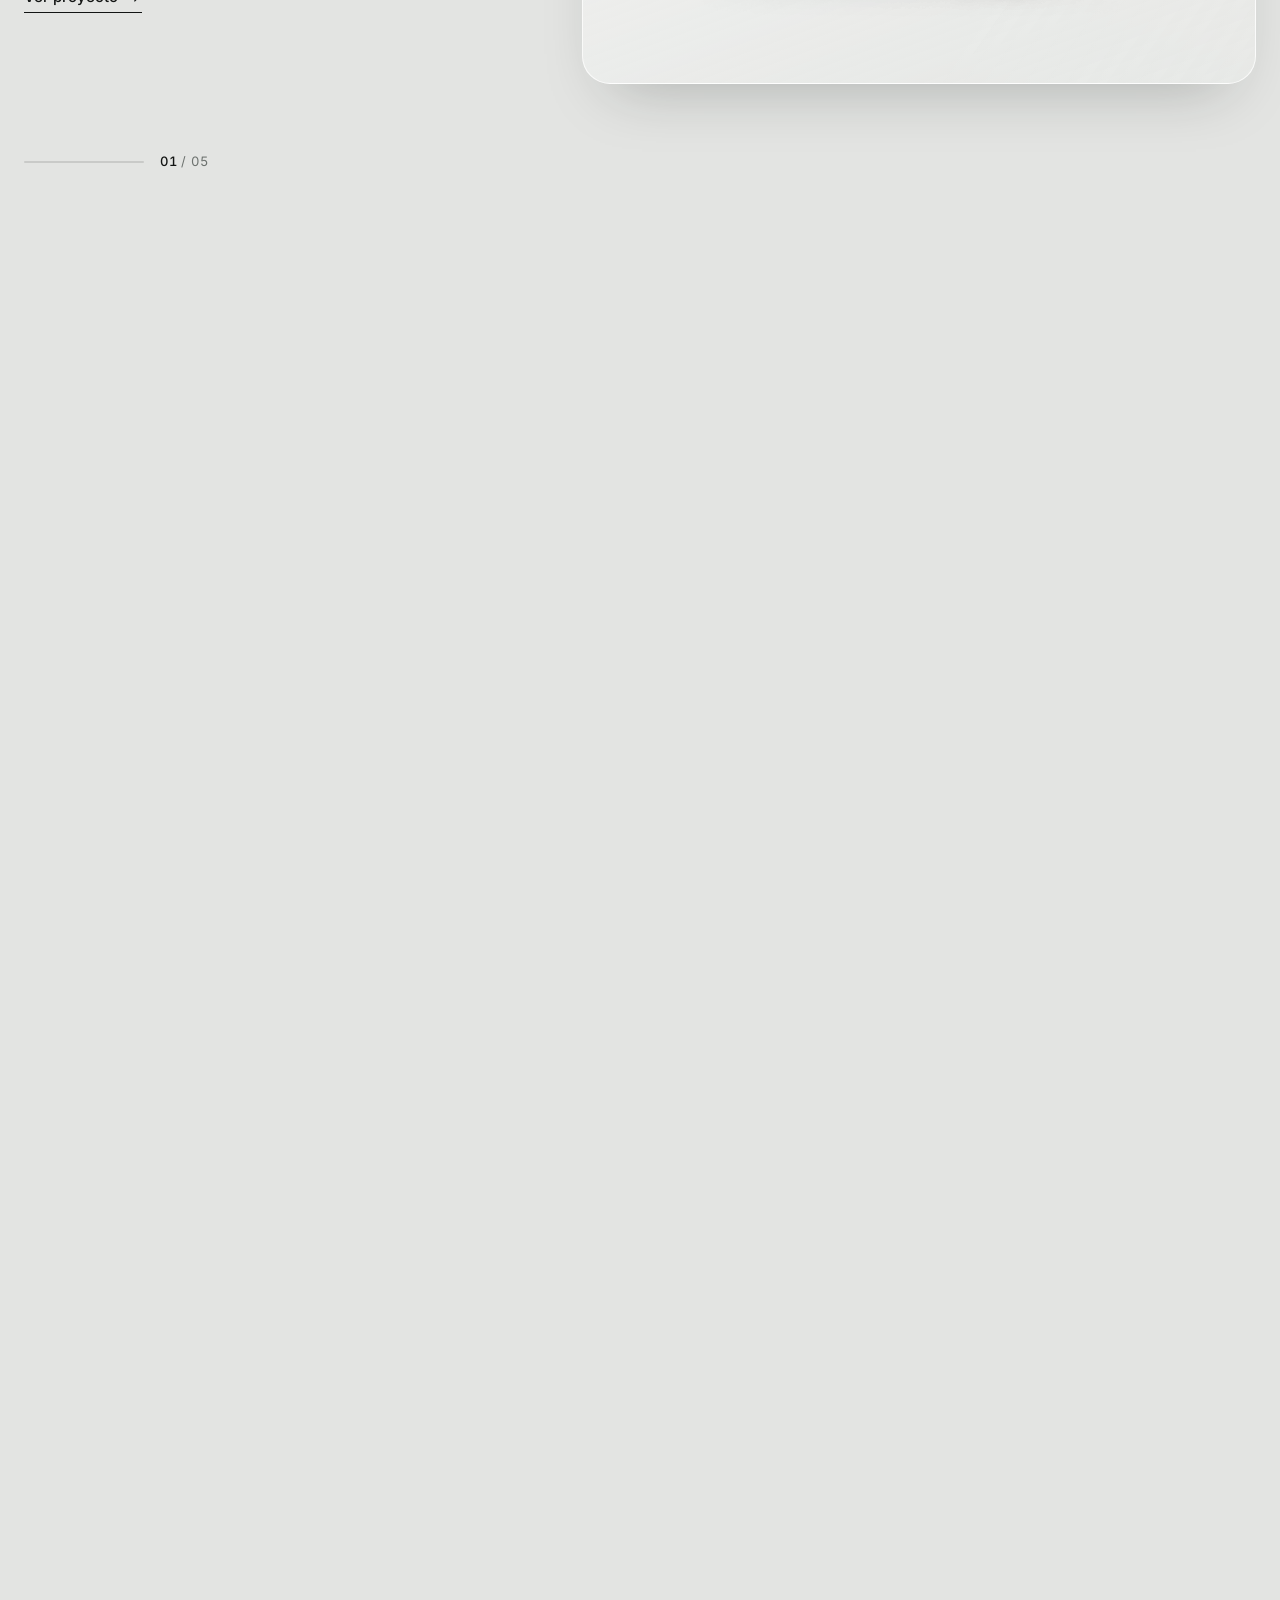
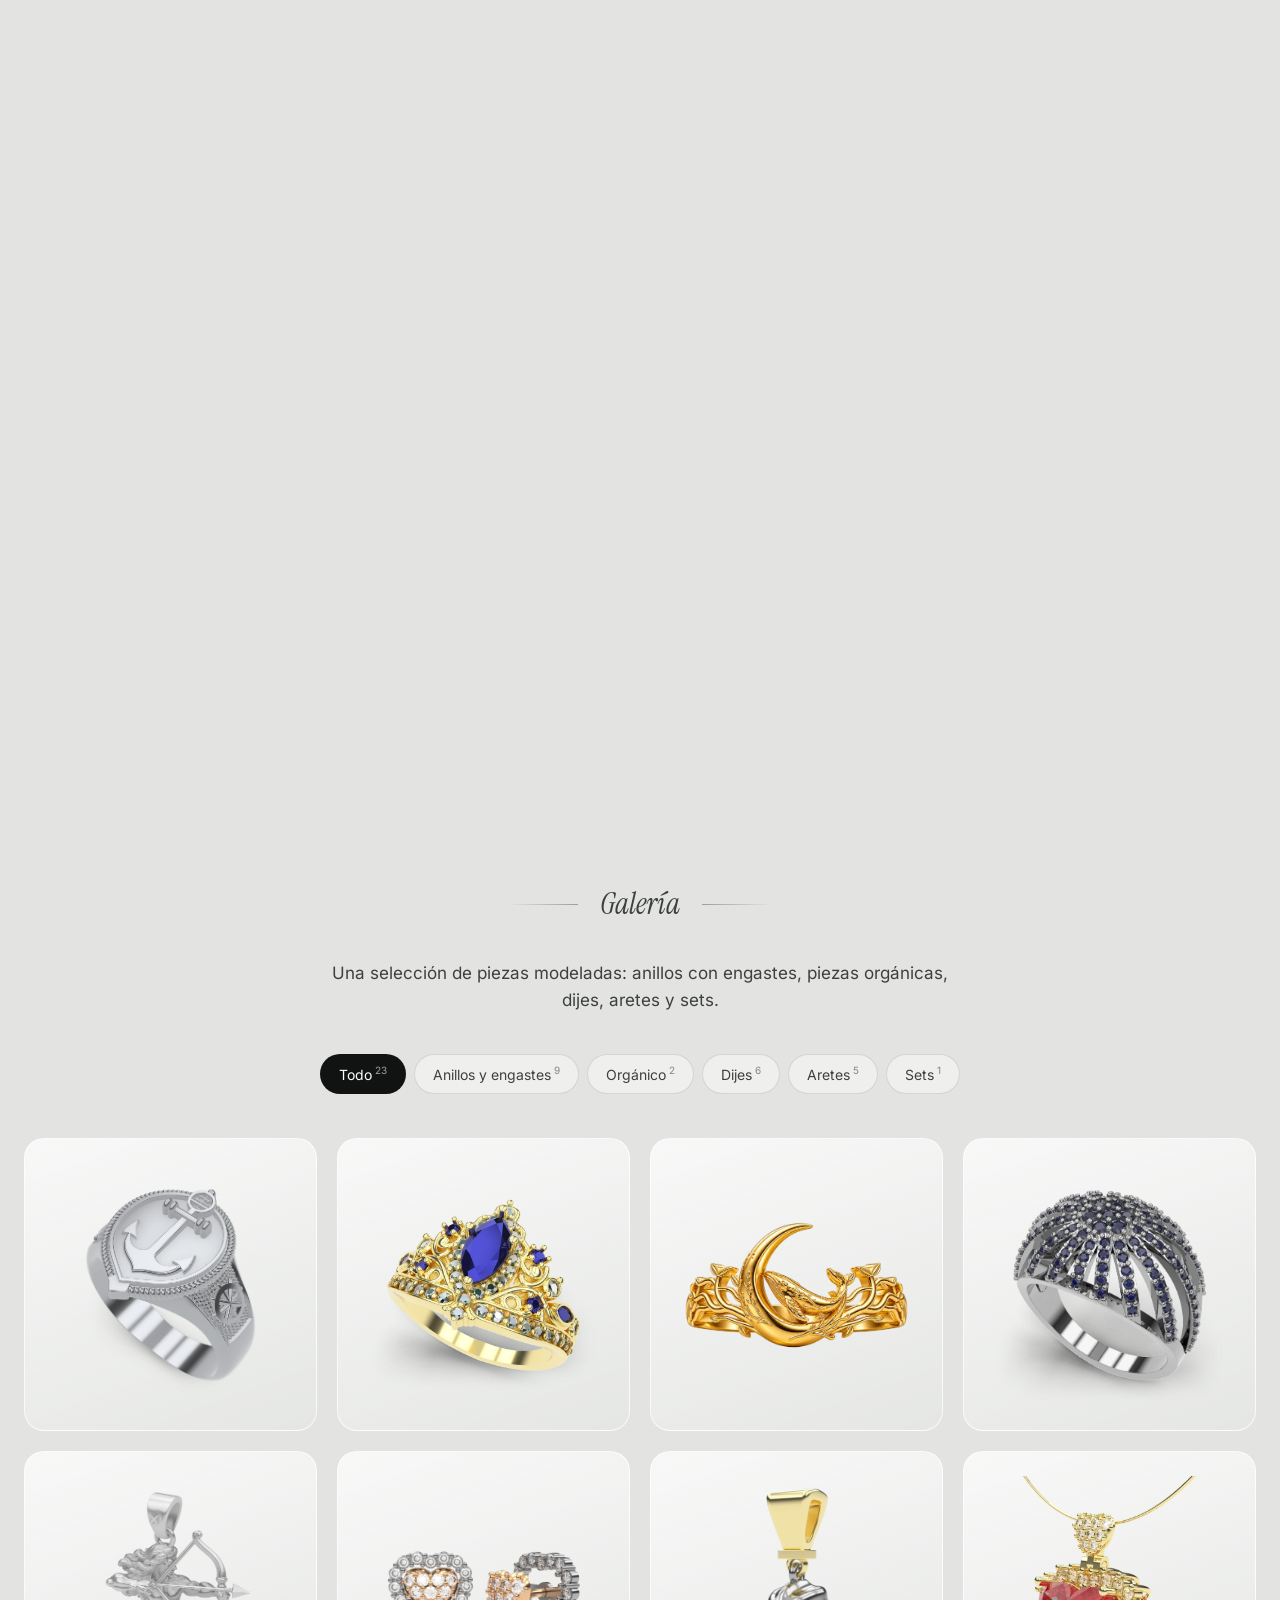
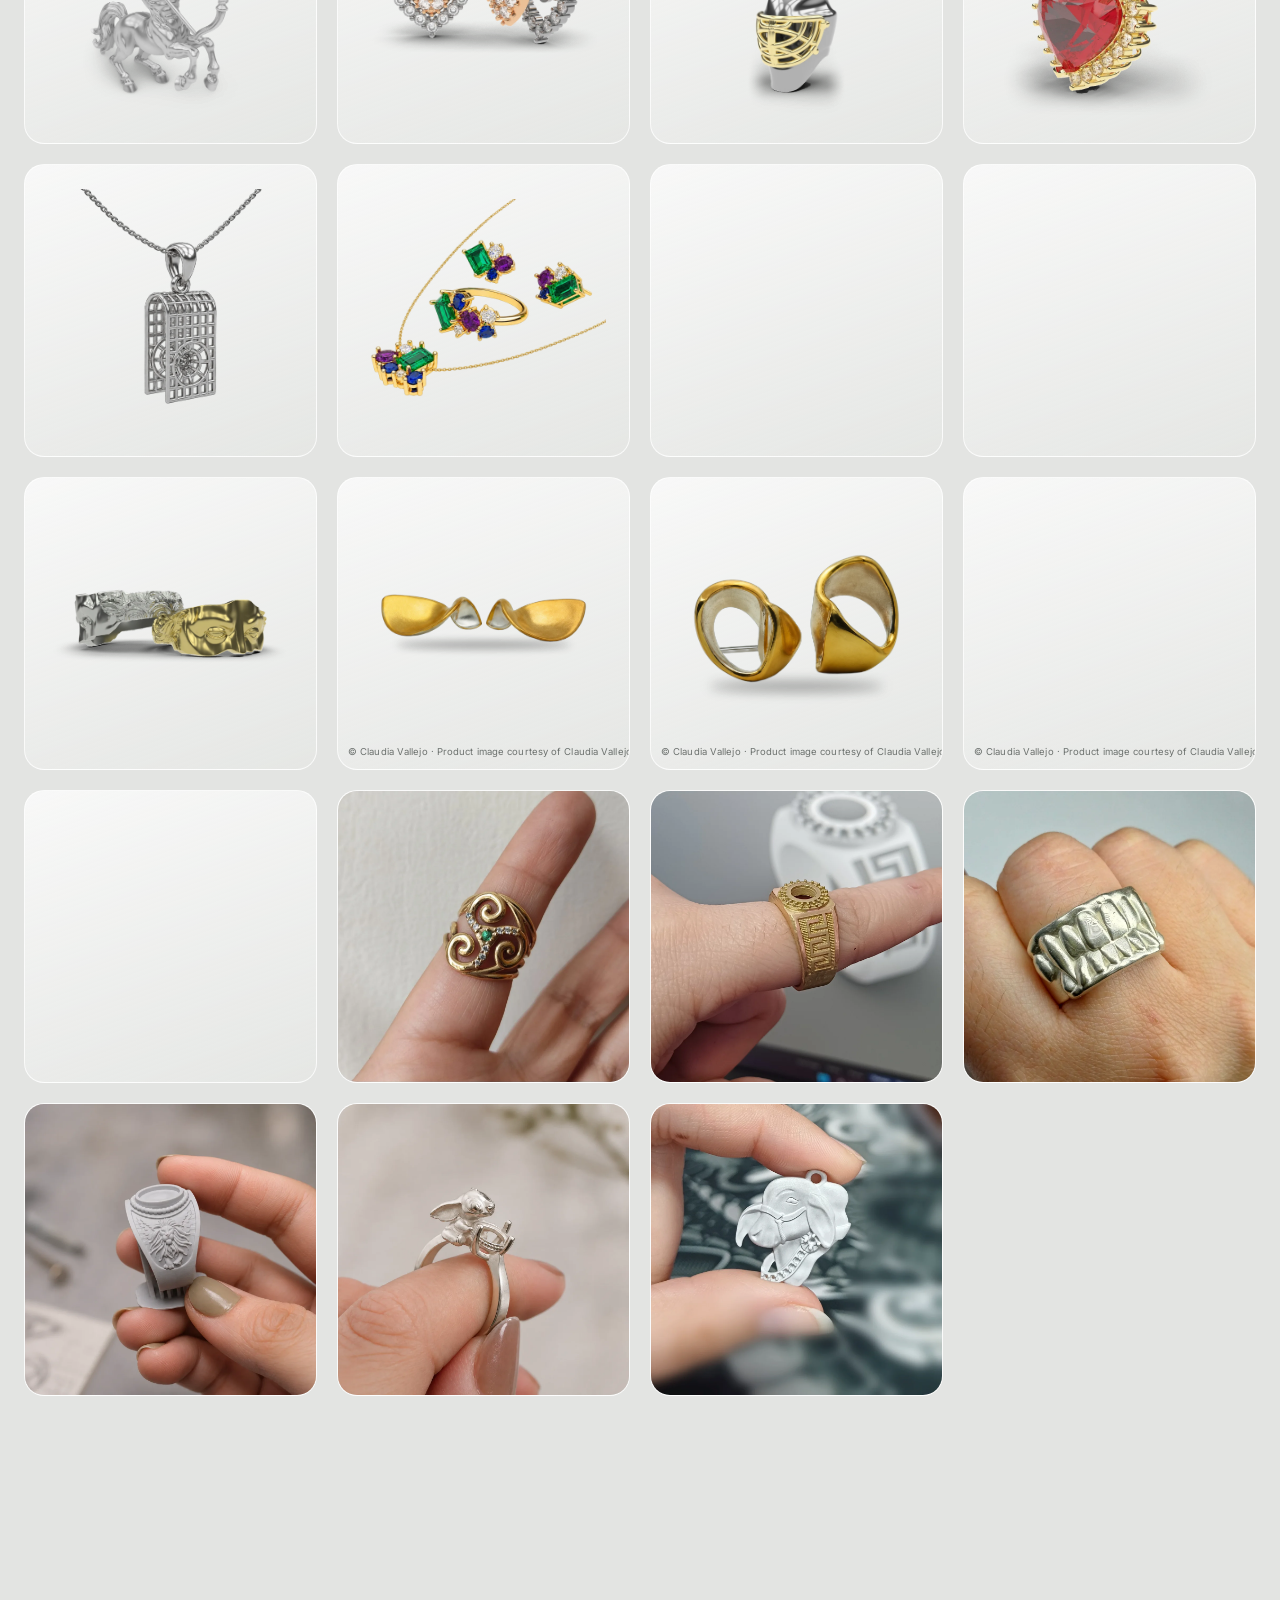
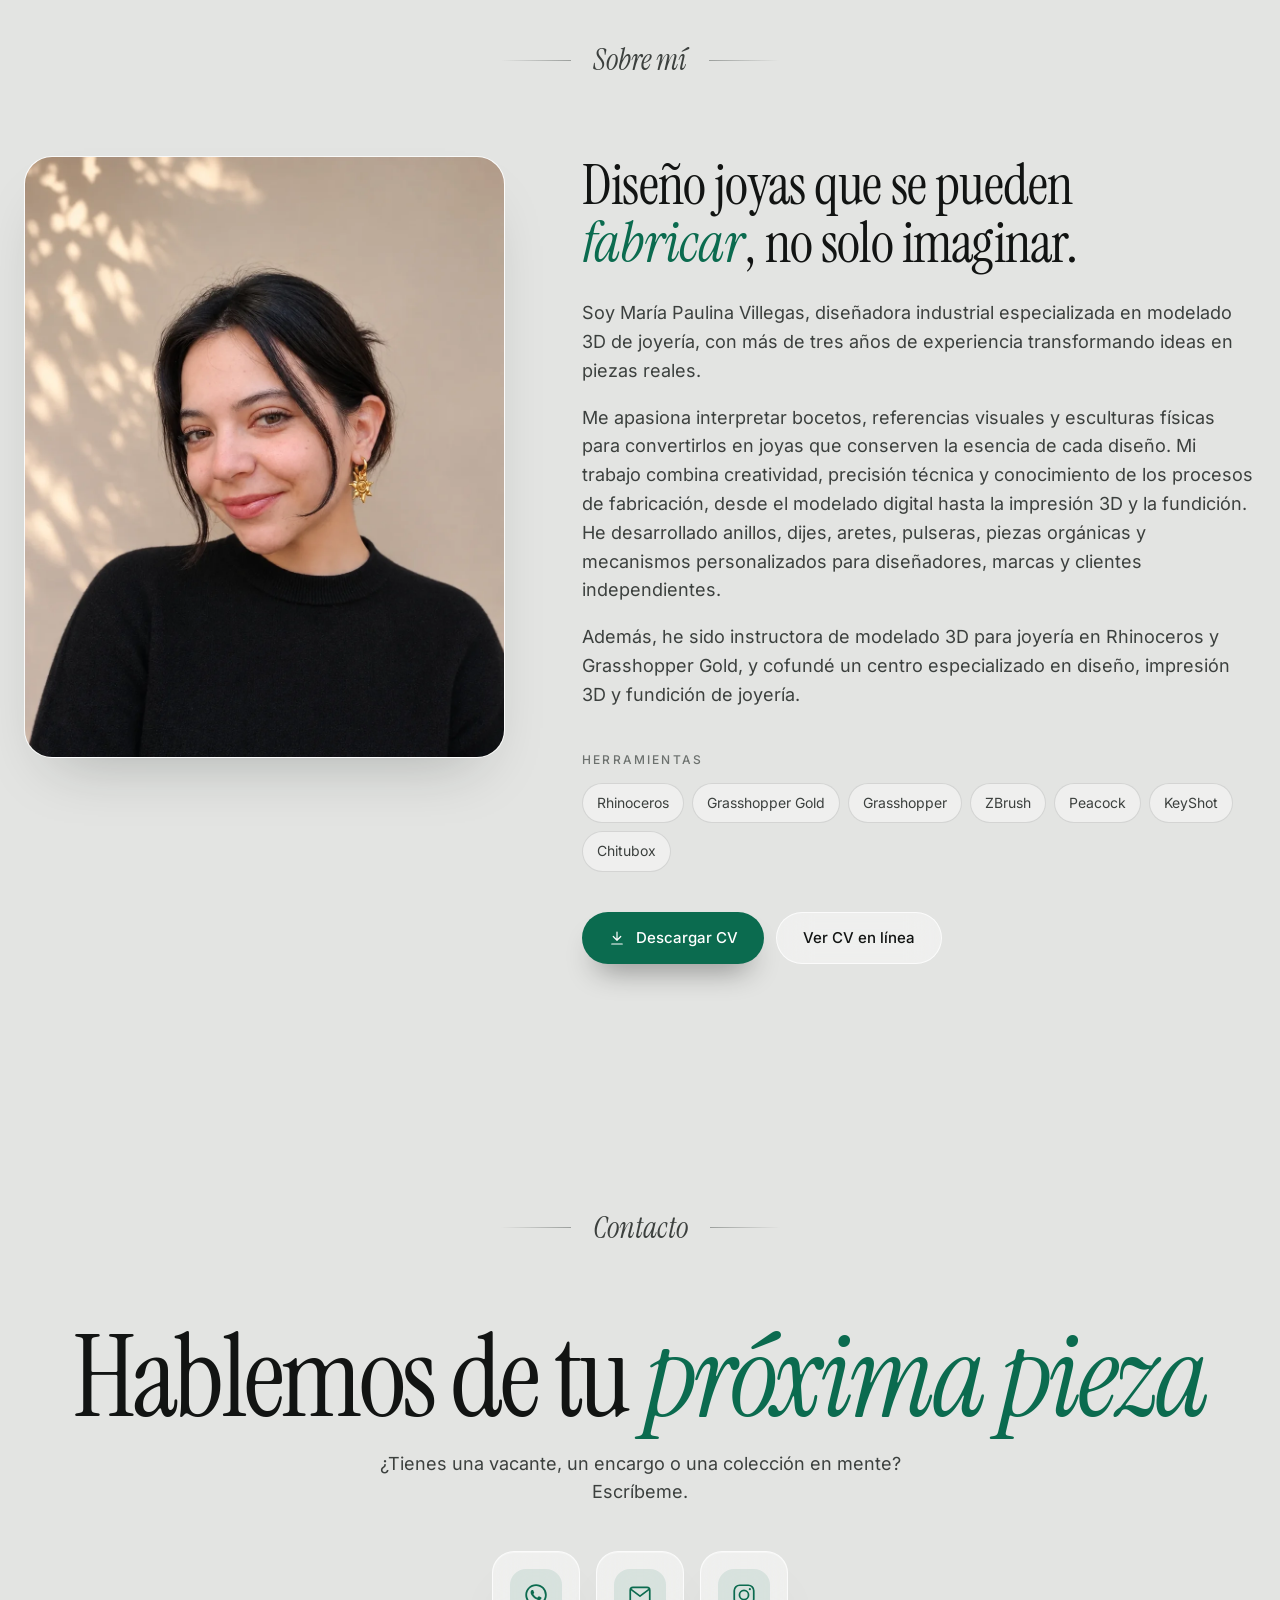
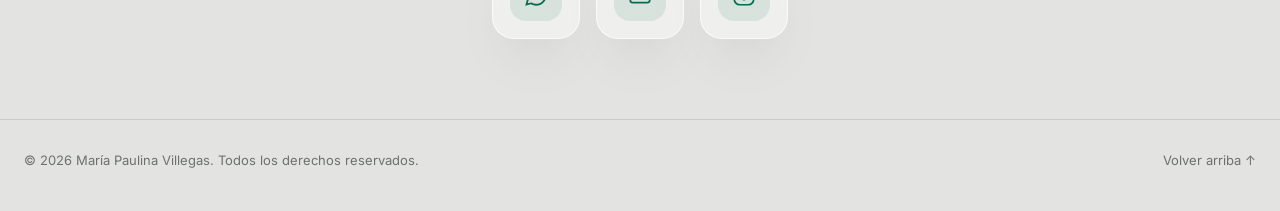
==== commit feb1923d: "Galería: fotos sin fondo con sombra suave (como los renders); crédito de Claudia Vallejo como texto " ====
--- a/index.html
+++ b/index.html
@@ -14,7 +14,7 @@
   <link rel="preload" href="fonts/instrument-serif-latin-400-normal.woff2" as="font" type="font/woff2" crossorigin>
   <link rel="preload" href="fonts/inter-latin-wght-normal.woff2" as="font" type="font/woff2" crossorigin>
   <script>try{var t=localStorage.getItem("mp-theme");if(t)document.documentElement.dataset.theme=t}catch(e){}</script>
-  <link rel="stylesheet" href="css/style.css?v=20261116183642">
+  <link rel="stylesheet" href="css/style.css?v=20261116184439">
   <script>self.ModelViewerElement = { meshoptDecoderLocation: "js/vendor/meshopt_decoder.js" };</script>
   <script type="module" src="js/vendor/model-viewer.min.js"></script>
 </head>
@@ -124,8 +124,8 @@
     </div>
   </div>
 
-  <script src="js/i18n.js?v=20261116183642"></script>
-  <script src="js/data.js?v=20261116183642"></script>
-  <script src="js/app.js?v=20261116183642"></script>
+  <script src="js/i18n.js?v=20261116184439"></script>
+  <script src="js/data.js?v=20261116184439"></script>
+  <script src="js/app.js?v=20261116184439"></script>
 </body>
 </html>
--- a/css/style.css
+++ b/css/style.css
@@ -573,3 +573,9 @@
 .contact-card .ic svg { width: 26px; height: 26px; }
 @media (max-width: 600px) { .contact-cards { gap: 12px; } .contact-card { width: 76px; height: 76px; border-radius: 20px; } .contact-card .ic { width: 46px; height: 46px; } }
 .tile.is-photo img { object-fit: cover; padding: 0; }
+.tile-credit { position: absolute; left: 0; right: 0; bottom: 10px; text-align: center; font-size: 10.5px; color: var(--muted); padding: 0 10px; pointer-events: none; transition: opacity .3s; }
+.tile:hover .tile-credit { opacity: 0; }
+@media (max-width: 600px) { .tile-credit { font-size: 8.5px; bottom: 6px; } }
+.tile-credit { white-space: nowrap; font-size: 9.5px; letter-spacing: .01em; }
+.tile-credit .cr-short { display: none; }
+@media (max-width: 1100px) { .tile-credit .cr-long { display: none; } .tile-credit .cr-short { display: inline; } }
